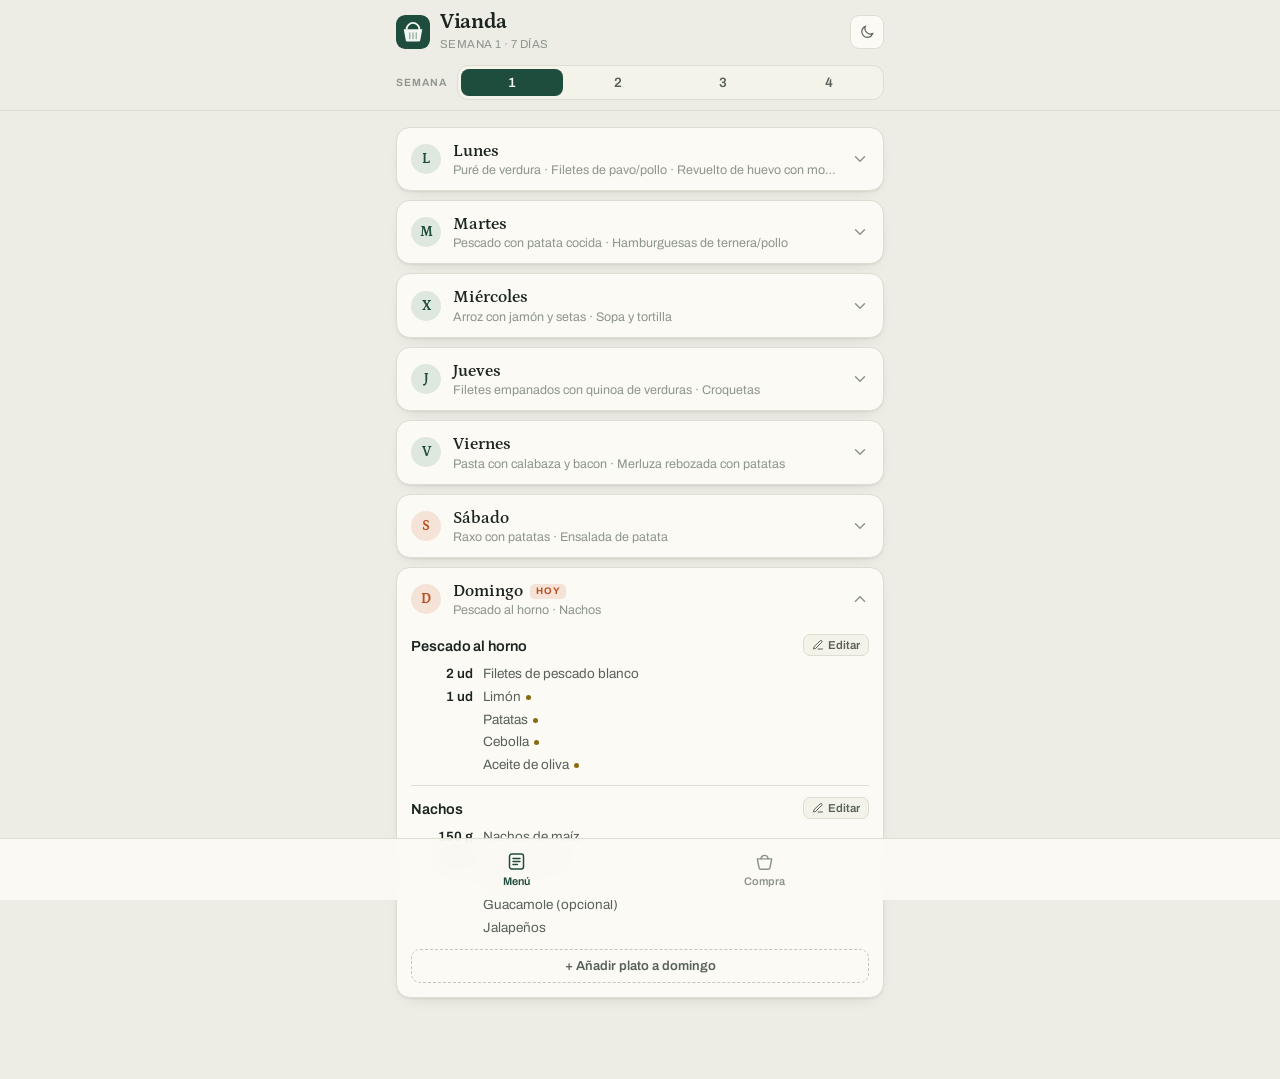
==== index.html @ 47273dbc "Cambios nuevos" ====
<!DOCTYPE html>
<html lang="es">
<head>
<meta charset="UTF-8">
<meta name="viewport" content="width=device-width, initial-scale=1, viewport-fit=cover">
<title>Vianda</title>
<meta name="description" content="Menú semanal y lista de la compra">
<meta name="theme-color" content="#1F4D3D">
<meta name="apple-mobile-web-app-capable" content="yes">
<meta name="apple-mobile-web-app-status-bar-style" content="black-translucent">
<meta name="apple-mobile-web-app-title" content="Vianda">
<meta name="mobile-web-app-capable" content="yes">
<link rel="manifest" href="manifest.json">
<link rel="icon" type="image/png" href="favicon.png">
<link rel="apple-touch-icon" href="icon-180.png">
<link rel="preconnect" href="https://fonts.googleapis.com">
<link rel="preconnect" href="https://fonts.gstatic.com" crossorigin>
<link rel="stylesheet" href="https://fonts.googleapis.com/css2?family=Petrona:wght@400;500;600;700&family=Archivo:wght@400;500;600;700&display=swap">
<style>
:root{
  color-scheme: light;
  --paper:#EDEDE5;
  --card:#FBFAF5;
  --card-2:#F4F3EA;
  --ink:#1B2420;
  --ink-soft:#586159;
  --ink-faint:#8D958B;
  --brand:#1F4D3D;
  --brand-on:#F2F7F2;
  --brand-tint:#DFE8DF;
  --accent:#B8501F;
  --accent-tint:#F5E3D8;
  --wheat:#8A6B12;
  --wheat-tint:#EFE6C9;
  --line:#DEDDD1;
  --line-strong:#C7C6B6;
  --danger:#A33A26;
  --shadow:0 1px 2px rgba(27,36,32,.06), 0 6px 18px -12px rgba(27,36,32,.28);
  --r:14px;
  --r-sm:9px;
  --sans:'Archivo', system-ui, -apple-system, 'Segoe UI', sans-serif;
  --serif:'Petrona', Georgia, 'Times New Roman', serif;
}
@media (prefers-color-scheme: dark){
  :root:not([data-theme="light"]){
    color-scheme: dark;
    --paper:#121611;
    --card:#1B211B;
    --card-2:#232A23;
    --ink:#E9EDE4;
    --ink-soft:#A6AFA3;
    --ink-faint:#79826F;
    --brand:#82BC9E;
    --brand-on:#0C1A13;
    --brand-tint:#1E2E25;
    --accent:#E08A5B;
    --accent-tint:#33231A;
    --wheat:#D6B74E;
    --wheat-tint:#332C16;
    --line:#2B322A;
    --line-strong:#3C443A;
    --danger:#E07A62;
    --shadow:0 1px 2px rgba(0,0,0,.4), 0 6px 18px -12px rgba(0,0,0,.7);
  }
}
:root[data-theme="dark"]{
  color-scheme: dark;
  --paper:#121611;
  --card:#1B211B;
  --card-2:#232A23;
  --ink:#E9EDE4;
  --ink-soft:#A6AFA3;
  --ink-faint:#79826F;
  --brand:#82BC9E;
  --brand-on:#0C1A13;
  --brand-tint:#1E2E25;
  --accent:#E08A5B;
  --accent-tint:#33231A;
  --wheat:#D6B74E;
  --wheat-tint:#332C16;
  --line:#2B322A;
  --line-strong:#3C443A;
  --danger:#E07A62;
  --shadow:0 1px 2px rgba(0,0,0,.4), 0 6px 18px -12px rgba(0,0,0,.7);
}

*{box-sizing:border-box;}
html,body{margin:0;padding:0;}
body{
  background:var(--paper);
  color:var(--ink);
  font-family:var(--sans);
  font-size:15px;
  line-height:1.45;
  -webkit-font-smoothing:antialiased;
  padding-bottom:calc(72px + env(safe-area-inset-bottom, 0px));
}
button,input{font-family:inherit;font-size:inherit;color:inherit;}
button{cursor:pointer;}
:focus-visible{outline:2px solid var(--accent);outline-offset:2px;border-radius:4px;}

.shell{max-width:520px;margin:0 auto;padding:0 16px;}

/* ---------- top bar ---------- */
.topbar{
  position:sticky;
  top:env(safe-area-inset-top, 0px);
  z-index:20;
  background:color-mix(in srgb, var(--paper) 88%, transparent);
  backdrop-filter:blur(12px);
  -webkit-backdrop-filter:blur(12px);
  border-bottom:1px solid var(--line);
}
.topbar-in{max-width:520px;margin:0 auto;padding:12px 16px 10px;}
.brandrow{display:flex;align-items:center;gap:10px;margin-bottom:12px;}
.mark{width:34px;height:34px;flex:0 0 auto;border-radius:9px;display:block;}
.wordmark{
  font-family:var(--serif);
  font-weight:700;
  font-size:21px;
  letter-spacing:-.015em;
  line-height:1;
  margin:0;
}
.tagline{
  font-size:11.5px;
  color:var(--ink-faint);
  letter-spacing:.04em;
  text-transform:uppercase;
  margin:3px 0 0;
}
.brandtext{flex:1;min-width:0;}
.theme-btn{
  flex:0 0 auto;
  width:34px;height:34px;
  border:1px solid var(--line);
  background:var(--card);
  border-radius:9px;
  color:var(--ink-soft);
  display:grid;place-items:center;
}
.theme-btn svg{width:16px;height:16px;}

.weeks{display:flex;align-items:center;gap:10px;}
.weeks-label{
  font-size:10.5px;
  letter-spacing:.09em;
  text-transform:uppercase;
  color:var(--ink-faint);
  font-weight:600;
  flex:0 0 auto;
}
.seg{
  display:flex;
  flex:1;
  gap:3px;
  background:var(--card-2);
  border:1px solid var(--line);
  border-radius:11px;
  padding:3px;
}
.seg button{
  flex:1;
  border:0;
  background:transparent;
  color:var(--ink-soft);
  font-weight:600;
  font-size:13.5px;
  font-variant-numeric:tabular-nums;
  padding:6px 0;
  border-radius:8px;
  transition:background .16s ease, color .16s ease;
}
.seg button[aria-pressed="true"]{
  background:var(--brand);
  color:var(--brand-on);
}

/* ---------- menu view ---------- */
.view{padding-top:16px;}
.view[hidden]{display:none!important;}

.day{
  background:var(--card);
  border:1px solid var(--line);
  border-radius:var(--r);
  margin-bottom:9px;
  overflow:hidden;
  box-shadow:var(--shadow);
}
.day-head{
  width:100%;
  display:flex;
  align-items:center;
  gap:12px;
  padding:13px 14px;
  background:transparent;
  border:0;
  text-align:left;
}
.chip{
  flex:0 0 auto;
  width:30px;height:30px;
  border-radius:50%;
  display:grid;place-items:center;
  background:var(--brand-tint);
  color:var(--brand);
  font-family:var(--serif);
  font-weight:700;
  font-size:14px;
  line-height:1;
}
.day.wknd .chip{background:var(--accent-tint);color:var(--accent);}
.day-meta{flex:1;min-width:0;display:block;}
.day-name{
  font-family:var(--serif);
  font-weight:600;
  font-size:17px;
  line-height:1.2;
  display:flex;
  align-items:center;
  gap:7px;
}
.today-tag{
  font-family:var(--sans);
  font-size:9.5px;
  font-weight:700;
  letter-spacing:.08em;
  text-transform:uppercase;
  color:var(--accent);
  background:var(--accent-tint);
  padding:2px 6px;
  border-radius:5px;
}
.day-sub{
  display:block;
  font-size:12.5px;
  color:var(--ink-faint);
  margin-top:2px;
  overflow:hidden;
  text-overflow:ellipsis;
  white-space:nowrap;
}
.chev{
  flex:0 0 auto;
  width:18px;height:18px;
  color:var(--ink-faint);
  transition:transform .26s cubic-bezier(.4,0,.2,1);
}
.day.open .chev{transform:rotate(180deg);}
.day-body{
  display:grid;
  grid-template-rows:0fr;
  transition:grid-template-rows .28s cubic-bezier(.4,0,.2,1);
}
.day.open .day-body{grid-template-rows:1fr;}
.day-body-in{overflow:hidden;min-height:0;}
.day-body-pad{padding:2px 14px 14px;}

.dish{
  border-top:1px solid var(--line);
  padding-top:11px;
  margin-top:11px;
}
.dish:first-child{border-top:0;margin-top:0;padding-top:2px;}
.dish-head{display:flex;align-items:baseline;gap:8px;margin-bottom:7px;}
.dish-name{
  flex:1;
  font-weight:600;
  font-size:14.5px;
  margin:0;
  letter-spacing:-.005em;
}
.icon-btn{
  flex:0 0 auto;
  border:1px solid var(--line);
  background:var(--card-2);
  color:var(--ink-soft);
  border-radius:7px;
  padding:4px 8px;
  font-size:11.5px;
  font-weight:600;
  display:flex;
  align-items:center;
  gap:4px;
}
.icon-btn svg{width:12px;height:12px;}
.icon-btn:active{background:var(--line);}

.ings{list-style:none;margin:0;padding:0;display:grid;gap:3px;}
.ing{
  display:grid;
  grid-template-columns:62px 1fr;
  gap:10px;
  align-items:baseline;
  font-size:13.5px;
}
.ing .q{
  color:var(--ink);
  font-weight:600;
  font-variant-numeric:tabular-nums;
  text-align:right;
  white-space:nowrap;
}
.ing .q.none{color:var(--ink-faint);font-weight:400;}
.ing .n{color:var(--ink-soft);}
.dot{
  display:inline-block;
  width:5px;height:5px;
  border-radius:50%;
  background:var(--wheat);
  margin-left:5px;
  vertical-align:middle;
}

.add-dish{
  width:100%;
  margin-top:12px;
  padding:9px;
  border:1px dashed var(--line-strong);
  border-radius:var(--r-sm);
  background:transparent;
  color:var(--ink-soft);
  font-size:13px;
  font-weight:600;
}
.add-dish:active{background:var(--card-2);}

/* ---------- shopping view ---------- */
.progress-card{
  background:var(--card);
  border:1px solid var(--line);
  border-radius:var(--r);
  padding:14px;
  margin-bottom:12px;
  box-shadow:var(--shadow);
}
.progress-top{display:flex;align-items:baseline;justify-content:space-between;gap:10px;margin-bottom:10px;}
.progress-num{
  font-family:var(--serif);
  font-size:24px;
  font-weight:700;
  line-height:1;
  font-variant-numeric:tabular-nums;
}
.progress-num span{font-size:14px;color:var(--ink-faint);font-weight:500;}
.linkbtn{
  border:0;background:transparent;
  color:var(--accent);
  font-size:12.5px;font-weight:600;
  padding:2px;
}
.bar{height:5px;background:var(--card-2);border-radius:99px;overflow:hidden;border:1px solid var(--line);}
.bar i{display:block;height:100%;background:var(--brand);transition:width .3s ease;}
.filters{display:flex;gap:8px;margin-top:12px;}
.toggle{
  flex:1;
  display:flex;align-items:center;justify-content:center;gap:6px;
  border:1px solid var(--line);
  background:var(--card-2);
  color:var(--ink-soft);
  border-radius:var(--r-sm);
  padding:7px;
  font-size:12.5px;font-weight:600;
}
.toggle[aria-pressed="true"]{background:var(--brand);color:var(--brand-on);border-color:var(--brand);}

.sec{margin-bottom:16px;}
.sec-head{
  display:flex;align-items:baseline;gap:8px;
  padding:0 2px 7px;
}
.sec-title{
  font-size:11px;
  font-weight:700;
  letter-spacing:.09em;
  text-transform:uppercase;
  color:var(--ink-soft);
}
.sec-count{
  font-size:11px;
  color:var(--ink-faint);
  font-variant-numeric:tabular-nums;
}
.sec-rule{flex:1;height:1px;background:var(--line);}
.rows{
  background:var(--card);
  border:1px solid var(--line);
  border-radius:var(--r);
  overflow:hidden;
  box-shadow:var(--shadow);
}
.row{
  display:flex;
  align-items:center;
  gap:11px;
  padding:11px 13px;
  border-top:1px solid var(--line);
}
.row:first-child{border-top:0;}
.tick{
  flex:0 0 auto;
  width:23px;height:23px;
  border-radius:50%;
  border:1.5px solid var(--line-strong);
  background:transparent;
  display:grid;place-items:center;
  padding:0;
  transition:background .14s ease, border-color .14s ease;
}
.tick svg{width:13px;height:13px;color:var(--brand-on);opacity:0;}
.tick[aria-pressed="true"]{background:var(--brand);border-color:var(--brand);}
.tick[aria-pressed="true"] svg{opacity:1;}
.row-main{
  flex:1;min-width:0;
  display:flex;align-items:center;gap:8px;
  background:transparent;border:0;padding:0;
  text-align:left;
}
.row-name{
  flex:1;min-width:0;
  font-size:14px;
  overflow:hidden;text-overflow:ellipsis;white-space:nowrap;
}
.row.done .row-name{color:var(--ink-faint);text-decoration:line-through;}
.row-qty{
  flex:0 0 auto;
  font-size:13px;
  font-weight:600;
  font-variant-numeric:tabular-nums;
  color:var(--ink-soft);
  white-space:nowrap;
}
.row.done .row-qty{color:var(--ink-faint);}
.row-chev{flex:0 0 auto;width:15px;height:15px;color:var(--ink-faint);}
.tag{
  flex:0 0 auto;
  font-size:9.5px;font-weight:700;
  letter-spacing:.06em;text-transform:uppercase;
  padding:2px 5px;border-radius:5px;
}
.tag.basic{color:var(--wheat);background:var(--wheat-tint);}
.tag.mine{color:var(--accent);background:var(--accent-tint);}

.addbox{
  background:var(--card);
  border:1px solid var(--line);
  border-radius:var(--r);
  padding:13px;
  box-shadow:var(--shadow);
}
.addbox h3{
  margin:0 0 10px;
  font-size:11px;font-weight:700;
  letter-spacing:.09em;text-transform:uppercase;
  color:var(--ink-soft);
}
.field{
  width:100%;
  padding:9px 11px;
  border:1px solid var(--line);
  border-radius:var(--r-sm);
  background:var(--card-2);
  color:var(--ink);
  font-size:14px;
}
.field::placeholder{color:var(--ink-faint);}
.addrow{display:flex;gap:8px;margin-top:8px;}
.addrow .field{flex:1;min-width:0;}
.btn{
  border:0;border-radius:var(--r-sm);
  padding:10px 16px;
  font-weight:600;font-size:14px;
  background:var(--brand);color:var(--brand-on);
}
.btn.ghost{background:var(--card-2);color:var(--ink);border:1px solid var(--line);}
.btn.danger{background:transparent;color:var(--danger);border:1px solid var(--danger);}
.btn:active{transform:scale(.985);}
.btn.full{width:100%;}

.empty{
  text-align:center;
  padding:34px 20px;
  color:var(--ink-faint);
  font-size:13.5px;
}

/* ---------- tab bar ---------- */
.tabbar{
  position:fixed;
  left:0;right:0;bottom:0;
  z-index:20;
  background:color-mix(in srgb, var(--card) 92%, transparent);
  backdrop-filter:blur(12px);
  -webkit-backdrop-filter:blur(12px);
  border-top:1px solid var(--line);
  padding:0 0 env(safe-area-inset-bottom, 0px);
}
.tabbar-in{max-width:520px;margin:0 auto;display:flex;padding:7px 16px 8px;gap:8px;}
.tab{
  flex:1;
  display:flex;flex-direction:column;align-items:center;gap:3px;
  border:0;background:transparent;
  color:var(--ink-faint);
  font-size:11px;font-weight:600;
  padding:5px 0;
  border-radius:10px;
}
.tab svg{width:21px;height:21px;}
.tab[aria-selected="true"]{color:var(--brand);}

/* ---------- sheet ---------- */
.scrim{
  position:fixed;inset:0;z-index:40;
  background:rgba(12,16,13,.45);
  opacity:0;transition:opacity .22s ease;
}
.scrim.on{opacity:1;}
.sheet{
  position:fixed;
  left:0;right:0;bottom:0;
  z-index:41;
  background:var(--card);
  border-top:1px solid var(--line);
  border-radius:20px 20px 0 0;
  max-height:86vh;
  overflow-y:auto;
  transform:translateY(100%);
  transition:transform .28s cubic-bezier(.32,.72,0,1);
  padding:0 0 calc(18px + env(safe-area-inset-bottom, 0px));
}
.sheet.on{transform:translateY(0);}
.sheet-in{max-width:520px;margin:0 auto;padding:0 16px;}
.grab{width:34px;height:4px;border-radius:99px;background:var(--line-strong);margin:9px auto 4px;}
.sheet-head{
  display:flex;align-items:flex-start;gap:12px;
  padding:6px 0 14px;
}
.sheet-title{
  flex:1;
  font-family:var(--serif);
  font-size:20px;font-weight:700;
  line-height:1.2;margin:0;
  text-wrap:balance;
}
.sheet-sub{font-size:12.5px;color:var(--ink-faint);margin:3px 0 0;}
.close{
  flex:0 0 auto;
  width:30px;height:30px;
  border-radius:50%;
  border:1px solid var(--line);
  background:var(--card-2);
  color:var(--ink-soft);
  display:grid;place-items:center;
  padding:0;
}
.close svg{width:14px;height:14px;}

.block{
  border:1px solid var(--line);
  border-radius:var(--r);
  background:var(--card-2);
  padding:12px;
  margin-bottom:12px;
}
.block-label{
  font-size:10.5px;font-weight:700;
  letter-spacing:.09em;text-transform:uppercase;
  color:var(--ink-faint);
  margin:0 0 9px;
}
.origin{
  display:grid;
  grid-template-columns:auto 1fr auto;
  gap:10px;
  align-items:baseline;
  padding:8px 0;
  border-top:1px solid var(--line);
  font-size:13.5px;
}
.origin:first-of-type{border-top:0;padding-top:0;}
.origin .od{
  font-family:var(--serif);
  font-weight:600;
  color:var(--brand);
  font-size:13px;
}
.origin .op{color:var(--ink);min-width:0;}
.origin .oq{
  color:var(--ink-soft);
  font-weight:600;
  font-variant-numeric:tabular-nums;
  white-space:nowrap;
}
.qtyrow{display:flex;gap:8px;align-items:center;}
.qtyrow .field{flex:1;}
.sheet-actions{display:flex;flex-direction:column;gap:8px;margin-top:4px;}

.ed-row{display:flex;gap:7px;margin-bottom:7px;align-items:center;}
.ed-row .f-item{flex:3;min-width:0;}
.ed-row .f-qty{flex:1.1;min-width:0;}
.ed-row .f-unit{flex:1.2;min-width:0;}
.ed-row .field{padding:8px 9px;font-size:13px;}
.del-x{
  flex:0 0 auto;
  width:28px;height:28px;
  border:0;background:transparent;
  color:var(--ink-faint);
  display:grid;place-items:center;
  border-radius:7px;
  padding:0;
}
.del-x svg{width:14px;height:14px;}
.del-x:active{background:var(--accent-tint);color:var(--danger);}

@media (prefers-reduced-motion: reduce){
  *{transition-duration:.01ms!important;animation-duration:.01ms!important;}
}
</style>
</head>
<body>

<header class="topbar">
  <div class="topbar-in">
    <div class="brandrow">
      <svg class="mark" viewBox="0 0 64 64" aria-hidden="true">
        <rect width="64" height="64" rx="15" fill="var(--brand)"/>
        <path d="M20 27a12 12 0 0 1 24 0" fill="none" stroke="var(--brand-on)" stroke-width="3.4" stroke-linecap="round"/>
        <path d="M14.5 27h35l-4 21a2.5 2.5 0 0 1-2.5 2h-22a2.5 2.5 0 0 1-2.5-2z" fill="var(--brand-on)"/>
        <path d="M26 33.5v11M32 33.5v11M38 33.5v11" stroke="var(--brand)" stroke-width="2.2" stroke-linecap="round" opacity=".5"/>
      </svg>
      <div class="brandtext">
        <h1 class="wordmark">Vianda</h1>
        <p class="tagline" id="tagline">Menú de 4 semanas</p>
      </div>
      <button class="theme-btn" id="themeBtn" aria-label="Cambiar tema">
        <svg viewBox="0 0 24 24" fill="none" stroke="currentColor" stroke-width="1.8" aria-hidden="true">
          <path d="M20.5 14.5A8.5 8.5 0 0 1 9.5 3.5a8.5 8.5 0 1 0 11 11z"/>
        </svg>
      </button>
    </div>
    <div class="weeks">
      <span class="weeks-label">Semana</span>
      <div class="seg" id="weekSeg" role="group" aria-label="Elegir semana"></div>
    </div>
  </div>
</header>

<main class="shell">
  <section class="view" id="viewMenu"></section>
  <section class="view" id="viewShop" hidden></section>
</main>

<nav class="tabbar" role="tablist" aria-label="Secciones">
  <div class="tabbar-in">
    <button class="tab" id="tabMenu" role="tab" aria-selected="true">
      <svg viewBox="0 0 24 24" fill="none" stroke="currentColor" stroke-width="1.7" aria-hidden="true">
        <rect x="4" y="3.5" width="16" height="17" rx="2.5"/>
        <path d="M8 8.5h8M8 12h8M8 15.5h5" stroke-linecap="round"/>
      </svg>
      Menú
    </button>
    <button class="tab" id="tabShop" role="tab" aria-selected="false">
      <svg viewBox="0 0 24 24" fill="none" stroke="currentColor" stroke-width="1.7" aria-hidden="true">
        <path d="M8 9a4 4 0 0 1 8 0" stroke-linecap="round"/>
        <path d="M3.8 9h16.4l-2 10.2a2 2 0 0 1-2 1.6H7.8a2 2 0 0 1-2-1.6z" stroke-linejoin="round"/>
      </svg>
      Compra
    </button>
  </div>
</nav>

<div class="scrim" id="scrim" hidden></div>
<div class="sheet" id="sheet" role="dialog" aria-modal="true" hidden tabindex="-1">
  <div class="grab"></div>
  <div class="sheet-in" id="sheetIn"></div>
</div>

<script>
"use strict";

/* ====================== datos ====================== */
const DAYS=[
  {full:"Lunes",ini:"L"},{full:"Martes",ini:"M"},{full:"Miércoles",ini:"X"},
  {full:"Jueves",ini:"J"},{full:"Viernes",ini:"V"},{full:"Sábado",ini:"S"},{full:"Domingo",ini:"D"}
];
function ing(qty,unit,item){return {qty,unit,item};}

const DEFAULT_MENU=[
[
  {dishes:[
    {name:"Puré de verdura", ingredients:[ing(300,"g","verduras variadas (patata, zanahoria, puerro, calabacín)"),ing(1,"diente","ajo"),ing(null,null,"aceite de oliva"),ing(null,null,"sal")]},
    {name:"Filetes de pavo/pollo", ingredients:[ing(2,"ud","filetes de pavo o pollo (150 g c/u)"),ing(null,null,"sal"),ing(null,null,"pimienta"),ing(null,null,"aceite de oliva")]},
    {name:"Revuelto de huevo con morcilla", ingredients:[ing(4,"ud","huevos"),ing(100,"g","morcilla"),ing(null,null,"aceite de oliva"),ing(null,null,"sal")]}
  ]},
  {dishes:[
    {name:"Pescado con patata cocida", ingredients:[ing(300,"g","pescado blanco (merluza o rape)"),ing(2,"ud","patatas"),ing(null,null,"aceite de oliva"),ing(null,null,"sal"),ing(null,null,"perejil")]},
    {name:"Hamburguesas de ternera/pollo", ingredients:[ing(2,"ud","hamburguesas de ternera o pollo (125 g c/u)"),ing(2,"ud","panes de hamburguesa"),ing(null,null,"lechuga"),ing(null,null,"tomate"),ing(null,null,"queso (opcional)")]}
  ]},
  {dishes:[
    {name:"Arroz con jamón y setas", ingredients:[ing(150,"g","arroz"),ing(80,"g","jamón en tacos"),ing(150,"g","setas"),ing(1,"diente","ajo"),ing(400,"ml","caldo de pollo"),ing(null,null,"aceite de oliva")]},
    {name:"Sopa y tortilla", ingredients:[ing(500,"ml","caldo de pollo o verduras"),ing(50,"g","fideos finos"),ing(4,"ud","huevos"),ing(2,"ud","patatas"),ing(null,null,"aceite de oliva"),ing(null,null,"sal")]}
  ]},
  {dishes:[
    {name:"Filetes empanados con quinoa de verduras", ingredients:[ing(2,"ud","filetes de pollo o ternera"),ing(1,"ud","huevos"),ing(null,null,"pan rallado"),ing(100,"g","quinoa"),ing(null,null,"verduras variadas (pimiento, calabacín, zanahoria)")]},
    {name:"Croquetas", ingredients:[ing(12,"ud","croquetas (o bechamel + jamón/pollo desmenuzado)"),ing(1,"ud","huevos"),ing(null,null,"pan rallado")]}
  ]},
  {dishes:[
    {name:"Pasta con calabaza y bacon", ingredients:[ing(200,"g","pasta"),ing(200,"g","calabaza"),ing(80,"g","bacon en tacos"),ing(1,"diente","ajo"),ing(100,"ml","nata o leche"),ing(null,null,"queso parmesano")]},
    {name:"Merluza rebozada con patatas", ingredients:[ing(2,"ud","filetes de merluza"),ing(null,null,"harina"),ing(1,"ud","huevos"),ing(2,"ud","patatas"),ing(null,null,"aceite de oliva")]}
  ]},
  {dishes:[
    {name:"Raxo con patatas", ingredients:[ing(300,"g","lomo de cerdo en tacos"),ing(2,"ud","patatas"),ing(2,"diente","ajo"),ing(null,null,"pimentón"),ing(null,null,"vino blanco")]},
    {name:"Ensalada de patata", ingredients:[ing(2,"ud","patatas"),ing(1,"ud","huevo cocido"),ing(null,null,"mayonesa"),ing(null,null,"aceitunas"),ing(null,null,"atún (opcional)")]}
  ]},
  {dishes:[
    {name:"Pescado al horno", ingredients:[ing(2,"ud","filetes de pescado blanco"),ing(1,"ud","limón"),ing(null,null,"patatas"),ing(null,null,"cebolla"),ing(null,null,"aceite de oliva")]},
    {name:"Nachos", ingredients:[ing(150,"g","nachos de maíz"),ing(100,"g","queso rallado"),ing(null,null,"tomate"),ing(null,null,"guacamole (opcional)"),ing(null,null,"jalapeños")]}
  ]}
],
[
  {dishes:[
    {name:"Cuartos de pollo al horno", ingredients:[ing(2,"ud","cuartos de pollo"),ing(2,"ud","patatas"),ing(null,null,"ajo"),ing(null,null,"romero"),ing(null,null,"aceite de oliva"),ing(null,null,"sal")]},
    {name:"Revuelto de gulas", ingredients:[ing(4,"ud","huevos"),ing(150,"g","gulas"),ing(null,null,"ajo"),ing(null,null,"guindilla (opcional)"),ing(null,null,"aceite de oliva")]}
  ]},
  {dishes:[
    {name:"Dorada con verduras a la plancha", ingredients:[ing(2,"ud","doradas"),ing(null,null,"calabacín"),ing(null,null,"pimiento"),ing(null,null,"cebolla"),ing(null,null,"aceite de oliva"),ing(null,null,"sal")]},
    {name:"Empanadillas", ingredients:[ing(10,"ud","obleas de empanadilla"),ing(null,null,"relleno de atún o carne"),ing(null,null,"tomate frito"),ing(1,"ud","huevo cocido (si es de atún)")]}
  ]},
  {dishes:[
    {name:"Ensalada de pasta con pollo", ingredients:[ing(200,"g","pasta"),ing(1,"ud","pechuga de pollo"),ing(null,null,"tomate cherry"),ing(null,null,"maíz"),ing(null,null,"aceitunas"),ing(null,null,"aceite de oliva")]},
    {name:"Boquerones/sardinas", ingredients:[ing(300,"g","boquerones o sardinas"),ing(null,null,"harina"),ing(null,null,"aceite de oliva"),ing(null,null,"limón"),ing(null,null,"sal")]}
  ]},
  {dishes:[
    {name:"Puré de lentejas/garbanzos + filetes de ternera", ingredients:[ing(200,"g","lentejas o garbanzos"),ing(null,null,"zanahoria"),ing(null,null,"cebolla"),ing(null,null,"ajo"),ing(2,"ud","filetes de ternera")]},
    {name:"Noodles", ingredients:[ing(200,"g","noodles"),ing(null,null,"verduras variadas (zanahoria, pimiento, brócoli)"),ing(null,null,"salsa de soja"),ing(null,null,"ajo"),ing(null,null,"jengibre")]}
  ]},
  {dishes:[
    {name:"Fideos con almejas", ingredients:[ing(200,"g","fideos"),ing(300,"g","almejas"),ing(null,null,"ajo"),ing(null,null,"perejil"),ing(null,null,"caldo de pescado"),ing(null,null,"vino blanco")]},
    {name:"Alitas de pollo", ingredients:[ing(8,"ud","alitas de pollo"),ing(null,null,"ajo"),ing(null,null,"pimentón"),ing(null,null,"aceite de oliva"),ing(null,null,"sal")]}
  ]},
  {dishes:[
    {name:"Albóndigas de ternera", ingredients:[ing(300,"g","carne picada de ternera"),ing(1,"ud","huevos"),ing(null,null,"pan rallado"),ing(null,null,"ajo"),ing(null,null,"perejil"),ing(null,null,"tomate frito")]},
    {name:"Pizza", ingredients:[ing(1,"ud","base de masa de pizza"),ing(null,null,"tomate frito"),ing(null,null,"mozzarella"),ing(null,null,"ingredientes al gusto")]}
  ]},
  {dishes:[
    {name:"Carbonara", ingredients:[ing(200,"g","pasta"),ing(100,"g","bacon o panceta"),ing(2,"ud","huevos"),ing(null,null,"queso parmesano"),ing(null,null,"pimienta")]},
    {name:"Piqui piqui", ingredients:[ing(300,"g","carne de cerdo o pollo en tacos"),ing(null,null,"patatas fritas"),ing(null,null,"ajo"),ing(null,null,"pimentón"),ing(null,null,"mayonesa o alioli")]}
  ]}
],
[
  {dishes:[
    {name:"Ensalada de arroz con pescado", ingredients:[ing(150,"g","arroz"),ing(200,"g","pescado (atún o similar)"),ing(null,null,"maíz"),ing(null,null,"pimiento"),ing(null,null,"aceitunas"),ing(null,null,"aceite de oliva")]},
    {name:"Revuelto de setas shiitake", ingredients:[ing(4,"ud","huevos"),ing(150,"g","setas shiitake"),ing(null,null,"ajo"),ing(null,null,"aceite de oliva"),ing(null,null,"perejil")]}
  ]},
  {dishes:[
    {name:"Gnocchi con calabaza", ingredients:[ing(300,"g","gnocchi"),ing(200,"g","calabaza"),ing(100,"ml","nata"),ing(null,null,"queso parmesano"),ing(null,null,"nuez moscada")]},
    {name:"Salpicón de palometa", ingredients:[ing(300,"g","palometa cocida"),ing(null,null,"pimiento"),ing(null,null,"cebolla"),ing(null,null,"aceitunas"),ing(null,null,"vinagre"),ing(null,null,"aceite de oliva")]}
  ]},
  {dishes:[
    {name:"Filetes de ternera con verdura rebozada", ingredients:[ing(2,"ud","filetes de ternera"),ing(null,null,"verduras variadas (calabacín, berenjena)"),ing(null,null,"harina"),ing(null,null,"huevo"),ing(null,null,"aceite de oliva")]},
    {name:"Fingers de merluza/calamares a la romana", ingredients:[ing(200,"g","merluza en tiras o calamares"),ing(null,null,"harina"),ing(null,null,"huevo"),ing(null,null,"pan rallado"),ing(null,null,"aceite de oliva")]}
  ]},
  {dishes:[
    {name:"Lubina con quinoa", ingredients:[ing(2,"ud","lubinas"),ing(100,"g","quinoa"),ing(null,null,"verduras al gusto"),ing(null,null,"limón"),ing(null,null,"aceite de oliva")]},
    {name:"Cinta de lomo con puré de patata", ingredients:[ing(2,"ud","cintas de lomo de cerdo"),ing(2,"ud","patatas"),ing(null,null,"leche o mantequilla (para el puré)")]}
  ]},
  {dishes:[
    {name:"Pasta con carne picada", ingredients:[ing(200,"g","pasta"),ing(200,"g","carne picada"),ing(null,null,"tomate frito"),ing(null,null,"cebolla"),ing(null,null,"ajo")]},
    {name:"Tortilla de patata", ingredients:[ing(4,"ud","huevos"),ing(2,"ud","patatas"),ing(1,"ud","cebolla (opcional)"),ing(null,null,"aceite de oliva")]}
  ]},
  {dishes:[
    {name:"Guiso de carne", ingredients:[ing(300,"g","carne de ternera o cerdo"),ing(null,null,"patatas"),ing(null,null,"zanahoria"),ing(null,null,"cebolla"),ing(null,null,"vino tinto o caldo")]},
    {name:"Sandwich sorpresa", ingredients:[ing(null,null,"pan de molde"),ing(null,null,"jamón york"),ing(null,null,"queso"),ing(null,null,"mayonesa"),ing(null,null,"huevo (si se reboza y fríe)")]}
  ]},
  {dishes:[
    {name:"Barbacoa", ingredients:[ing(350,"g","carne variada (costillas, chuletas, chorizo)"),ing(null,null,"pan"),ing(null,null,"salsas al gusto")]},
    {name:"Fritura de pescado", ingredients:[ing(300,"g","pescaditos variados (boquerones, calamares)"),ing(null,null,"harina"),ing(null,null,"aceite de oliva")]}
  ]}
],
[
  {dishes:[
    {name:"Crema de zanahoria", ingredients:[ing(400,"g","zanahoria"),ing(1,"ud","patata"),ing(null,null,"cebolla"),ing(null,null,"caldo de verduras"),ing(null,null,"nata (opcional)")]},
    {name:"Secreto a la plancha", ingredients:[ing(300,"g","secreto ibérico"),ing(null,null,"sal"),ing(null,null,"aceite de oliva")]},
    {name:"Calamar a la plancha", ingredients:[ing(300,"g","calamar"),ing(null,null,"ajo"),ing(null,null,"perejil"),ing(null,null,"aceite de oliva"),ing(null,null,"limón")]}
  ]},
  {dishes:[
    {name:"Merluza en salsa verde", ingredients:[ing(2,"ud","filetes de merluza"),ing(null,null,"ajo"),ing(null,null,"perejil"),ing(null,null,"harina"),ing(null,null,"caldo de pescado"),ing(null,null,"vino blanco"),ing(null,null,"guisantes (opcional)")]},
    {name:"Croquetas", ingredients:[ing(12,"ud","croquetas (o bechamel + jamón/pollo desmenuzado)"),ing(1,"ud","huevos"),ing(null,null,"pan rallado")]}
  ]},
  {dishes:[
    {name:"Puré de legumbres + filete de ternera", ingredients:[ing(200,"g","legumbres (lentejas o garbanzos)"),ing(null,null,"verduras variadas"),ing(2,"ud","filetes de ternera")]},
    {name:"Arroz con salchichas y huevo", ingredients:[ing(150,"g","arroz"),ing(4,"ud","salchichas"),ing(2,"ud","huevos"),ing(null,null,"tomate frito (opcional)")]}
  ]},
  {dishes:[
    {name:"Risotto de espinacas y brócoli", ingredients:[ing(200,"g","arroz arborio"),ing(150,"g","espinacas"),ing(100,"g","brócoli"),ing(null,null,"caldo de verduras"),ing(null,null,"cebolla"),ing(null,null,"queso parmesano")]},
    {name:"Gallos cocidos con patata y ajada", ingredients:[ing(2,"ud","gallos (pescado)"),ing(2,"ud","patatas"),ing(null,null,"ajo"),ing(null,null,"pimentón"),ing(null,null,"aceite de oliva")]}
  ]},
  {dishes:[
    {name:"Calabacines rellenos de bacalao", ingredients:[ing(2,"ud","calabacines"),ing(200,"g","bacalao desmigado"),ing(null,null,"cebolla"),ing(null,null,"tomate"),ing(null,null,"queso rallado")]},
    {name:"Nuggets de pollo y aritos de cebolla", ingredients:[ing(10,"ud","nuggets de pollo"),ing(1,"ud","cebolla grande"),ing(null,null,"harina"),ing(null,null,"huevo"),ing(null,null,"pan rallado")]}
  ]},
  {dishes:[
    {name:"Japonés / Chino", ingredients:[ing(null,null,"plato variable — añade aquí tus propios ingredientes")]}
  ]},
  {dishes:[
    {name:"Super hamburguesa (smash)", ingredients:[ing(300,"g","carne picada de ternera (2 hamburguesas smash)"),ing(2,"ud","panes de brioche"),ing(null,null,"queso cheddar"),ing(null,null,"cebolla"),ing(null,null,"salsa especial (mayonesa + ketchup + mostaza)"),ing(null,null,"pepinillos")]}
  ]}
]
];

/* ====================== secciones de supermercado ====================== */
const SECTIONS=[
  {id:"verdura",  label:"Frutería y verdura"},
  {id:"carne",    label:"Carnicería"},
  {id:"pescado",  label:"Pescadería"},
  {id:"lacteos",  label:"Huevos y lácteos"},
  {id:"panaderia",label:"Panadería"},
  {id:"despensa", label:"Despensa"},
  {id:"otros",    label:"Otros"}
];
const RULES=[
  [/(caldo|tomate frito|salsa|aceite|vinagre|mayonesa|alioli|ketchup|mostaza|harina|pan rallado|pimenton|\bsal\b|pimienta|nuez moscada|vino|soja|patatas fritas|nachos|guacamole|jalapeno|pepinillo|guindilla|aceituna|croqueta|empanadilla|gnocchi)/,"despensa"],
  [/(obleas|masa de pizza|brioche|pan de molde|\bpan\b|panes)/,"panaderia"],
  [/(huevo|nata|leche|queso|mozzarella|parmesano|cheddar|mantequilla)/,"lacteos"],
  [/(pescad|merluza|rape|dorada|boquer|sardina|almeja|gula|palometa|lubina|bacalao|calamar|gallo|atun|marisco)/,"pescado"],
  [/(pollo|pavo|ternera|cerdo|jamon|bacon|panceta|morcilla|lomo|carne|alita|secreto|salchicha|chorizo|costilla|chuleta|pechuga|nugget|hamburguesa|york|raxo)/,"carne"],
  [/(verdura|patata|zanahoria|puerro|calabac|\bajo\b|cebolla|tomate|lechuga|seta|calabaza|limon|pimiento|maiz|espinaca|brocoli|berenjena|guisante|jengibre|perejil|romero|shiitake)/,"verdura"],
  [/(arroz|pasta|quinoa|fideo|noodle|lenteja|garbanzo|legumbre)/,"despensa"]
];
function norm(s){return String(s||"").toLowerCase().normalize("NFD").replace(/[̀-ͯ]/g,"");}
function sectionFor(item){
  const s=norm(item);
  for(const [re,id] of RULES){ if(re.test(s)) return id; }
  return "otros";
}

/* ====================== almacenamiento ====================== */
const K_MENU="menuCompraApp_menuData_v1";
const K_BASICS="menuCompraApp_basicOverrides_v1";
const K_HIDE="menuCompraApp_hideBasics_v1";
const K_WEEK="menuCompraApp_week";
const K_THEME="menuCompraApp_theme_v1";

function lsGet(k){ try{ return localStorage.getItem(k); }catch(e){ return null; } }
function lsSet(k,v){ try{ localStorage.setItem(k,v); }catch(e){} }
function clone(o){ return JSON.parse(JSON.stringify(o)); }

let MENU;
try{ const raw=lsGet(K_MENU); MENU = raw ? JSON.parse(raw) : clone(DEFAULT_MENU); }
catch(e){ MENU = clone(DEFAULT_MENU); }
if(!Array.isArray(MENU) || MENU.length!==4) MENU = clone(DEFAULT_MENU);

function saveMenu(){ lsSet(K_MENU, JSON.stringify(MENU)); }

function loadBasics(){ try{ return JSON.parse(lsGet(K_BASICS)) || {}; }catch(e){ return {}; } }
function saveBasics(o){ lsSet(K_BASICS, JSON.stringify(o)); }

function weekState(w){
  try{ const r=lsGet(K_WEEK+w); if(r) return JSON.parse(r); }catch(e){}
  return {checked:{},overrides:{},removed:[],custom:[]};
}
function saveWeekState(w,s){ lsSet(K_WEEK+w, JSON.stringify(s)); }

/* ====================== lógica ====================== */
let week=0;
let view="menu";
const openDays=new Set();
const todayIdx=(new Date().getDay()+6)%7;
openDays.add(todayIdx);

function weekCountFor(itemLower){
  let n=0;
  for(let w=0;w<MENU.length;w++){
    let found=false;
    for(const day of MENU[w]){
      for(const dish of day.dishes){
        for(const i of dish.ingredients){
          if(norm(i.item)===itemLower){found=true;break;}
        }
        if(found)break;
      }
      if(found)break;
    }
    if(found)n++;
  }
  return n;
}
function isBasic(item){
  const k=norm(item);
  const ov=loadBasics();
  if(Object.prototype.hasOwnProperty.call(ov,k)) return !!ov[k];
  return weekCountFor(k)>=3;
}
function toggleBasic(item){
  const k=norm(item);
  const ov=loadBasics();
  ov[k]=!isBasic(item);
  saveBasics(ov);
}

function keyOf(unit,item){ return (unit||"")+"::"+norm(item).trim(); }

function buildList(w){
  const map=new Map();
  MENU[w].forEach((day,dayIdx)=>{
    day.dishes.forEach(dish=>{
      dish.ingredients.forEach(i=>{
        if(!i.item || !String(i.item).trim()) return;
        const k=norm(i.item).trim();
        let e=map.get(k);
        if(!e){
          e={key:k,qty:null,unit:null,item:i.item,custom:false,origins:[]};
          map.set(k,e);
        }
        if(e.unit==null && i.unit) e.unit=i.unit;
        if(i.qty!=null && (i.unit||null)===(e.unit||null)) e.qty=(e.qty||0)+i.qty;
        e.origins.push({day:dayIdx,dish:dish.name,qty:i.qty,unit:i.unit});
      });
    });
  });
  return [...map.values()];
}

function fmt(n){ return Math.round(n*100)/100; }
function cap(s){ s=String(s||""); return s.charAt(0).toUpperCase()+s.slice(1); }
function unitText(q,u){
  if(!u) return "";
  if(u==="diente" && q!=null && q!==1) return "dientes";
  return u;
}
function qtyText(q,u){
  if(q==null) return "";
  return fmt(q)+(u?" "+unitText(q,u):"");
}

/* ====================== render: menú ====================== */
function renderMenu(){
  const host=document.getElementById("viewMenu");
  host.textContent="";
  const frag=document.createDocumentFragment();

  MENU[week].forEach((day,dayIdx)=>{
    const art=document.createElement("article");
    art.className="day"+(openDays.has(dayIdx)?" open":"")+(dayIdx>=5?" wknd":"");

    const head=document.createElement("button");
    head.className="day-head";
    head.setAttribute("aria-expanded", openDays.has(dayIdx)?"true":"false");

    const chip=document.createElement("span");
    chip.className="chip";
    chip.textContent=DAYS[dayIdx].ini;

    const meta=document.createElement("span");
    meta.className="day-meta";
    const nm=document.createElement("span");
    nm.className="day-name";
    nm.append(document.createTextNode(DAYS[dayIdx].full));
    if(dayIdx===todayIdx){
      const t=document.createElement("span");
      t.className="today-tag"; t.textContent="hoy";
      nm.appendChild(t);
    }
    const sub=document.createElement("span");
    sub.className="day-sub";
    sub.textContent = day.dishes.length ? day.dishes.map(d=>d.name).join(" · ") : "Sin platos";
    meta.append(nm,sub);

    const chev=document.createElementNS("http://www.w3.org/2000/svg","svg");
    chev.setAttribute("class","chev");
    chev.setAttribute("viewBox","0 0 24 24");
    chev.setAttribute("fill","none");
    chev.setAttribute("stroke","currentColor");
    chev.setAttribute("stroke-width","2");
    chev.setAttribute("stroke-linecap","round");
    chev.innerHTML='<path d="m6 9 6 6 6-6"/>';

    head.append(chip,meta,chev);
    head.addEventListener("click",()=>{
      if(openDays.has(dayIdx)) openDays.delete(dayIdx); else openDays.add(dayIdx);
      art.classList.toggle("open");
      head.setAttribute("aria-expanded", openDays.has(dayIdx)?"true":"false");
    });

    const body=document.createElement("div");
    body.className="day-body";
    const bin=document.createElement("div");
    bin.className="day-body-in";
    const pad=document.createElement("div");
    pad.className="day-body-pad";

    day.dishes.forEach((dish,dishIdx)=>{
      const d=document.createElement("div");
      d.className="dish";

      const dh=document.createElement("div");
      dh.className="dish-head";
      const h3=document.createElement("h3");
      h3.className="dish-name";
      h3.textContent=dish.name;
      const eb=document.createElement("button");
      eb.className="icon-btn";
      eb.innerHTML='<svg viewBox="0 0 24 24" fill="none" stroke="currentColor" stroke-width="2" stroke-linecap="round" stroke-linejoin="round"><path d="M12 20h9"/><path d="M16.5 3.5a2.1 2.1 0 0 1 3 3L7 19l-4 1 1-4Z"/></svg>Editar';
      eb.addEventListener("click",()=>openDishSheet(dayIdx,dishIdx));
      dh.append(h3,eb);

      const ul=document.createElement("ul");
      ul.className="ings";
      dish.ingredients.forEach(i=>{
        const li=document.createElement("li");
        li.className="ing";
        const q=document.createElement("span");
        const qt=qtyText(i.qty,i.unit);
        q.className="q"+(qt?"":" none");
        q.textContent=qt;
        const n=document.createElement("span");
        n.className="n";
        n.textContent=cap(i.item);
        if(isBasic(i.item)){
          const dot=document.createElement("span");
          dot.className="dot";
          dot.title="Básico de despensa";
          n.appendChild(dot);
        }
        li.append(q,n);
        ul.appendChild(li);
      });

      d.append(dh,ul);
      pad.appendChild(d);
    });

    const add=document.createElement("button");
    add.className="add-dish";
    add.textContent="+ Añadir plato a "+DAYS[dayIdx].full.toLowerCase();
    add.addEventListener("click",()=>{
      MENU[week][dayIdx].dishes.push({name:"Nuevo plato",ingredients:[]});
      saveMenu();
      openDays.add(dayIdx);
      renderMenu();
      openDishSheet(dayIdx, MENU[week][dayIdx].dishes.length-1);
    });
    pad.appendChild(add);

    bin.appendChild(pad);
    body.appendChild(bin);
    art.append(head,body);
    frag.appendChild(art);
  });

  host.appendChild(frag);
}

/* ====================== render: compra ====================== */
function renderShop(){
  const host=document.getElementById("viewShop");
  host.textContent="";
  const st=weekState(week);
  const base=buildList(week).filter(i=>!st.removed.includes(i.key));
  base.forEach(i=>{ if(Object.prototype.hasOwnProperty.call(st.overrides,i.key)) i.qty=st.overrides[i.key]; });
  const custom=(st.custom||[]).map(c=>({...c,custom:true,origins:[]}));
  let all=base.concat(custom);

  const hide = lsGet(K_HIDE)==="1";
  const visible = hide ? all.filter(i=>!isBasic(i.item)) : all;

  const done=visible.filter(i=>st.checked[i.key]).length;
  const pct = visible.length ? Math.round(done/visible.length*100) : 0;

  /* --- tarjeta de progreso --- */
  const card=document.createElement("div");
  card.className="progress-card";
  const top=document.createElement("div");
  top.className="progress-top";
  const num=document.createElement("div");
  num.className="progress-num";
  num.innerHTML=done+' <span>de '+visible.length+' comprados</span>';
  const reset=document.createElement("button");
  reset.className="linkbtn";
  reset.textContent="Desmarcar todo";
  reset.addEventListener("click",()=>{
    const s=weekState(week); s.checked={}; saveWeekState(week,s); renderShop();
  });
  top.append(num,reset);

  const bar=document.createElement("div");
  bar.className="bar";
  const fill=document.createElement("i");
  fill.style.width=pct+"%";
  bar.appendChild(fill);

  const filters=document.createElement("div");
  filters.className="filters";
  const tb=document.createElement("button");
  tb.className="toggle";
  tb.setAttribute("aria-pressed", hide?"true":"false");
  tb.textContent = hide ? "Básicos ocultos" : "Ocultar básicos";
  tb.addEventListener("click",()=>{ lsSet(K_HIDE, hide?"0":"1"); renderShop(); });
  filters.appendChild(tb);

  card.append(top,bar,filters);
  host.appendChild(card);

  /* --- secciones --- */
  if(!visible.length){
    const e=document.createElement("div");
    e.className="empty";
    e.textContent = hide ? "Todo lo de esta semana son básicos que ya tienes." : "No hay nada en la lista de esta semana.";
    host.appendChild(e);
  }

  SECTIONS.forEach(sec=>{
    const items=visible.filter(i=>sectionFor(i.item)===sec.id);
    if(!items.length) return;

    const wrap=document.createElement("section");
    wrap.className="sec";

    const sh=document.createElement("div");
    sh.className="sec-head";
    const st1=document.createElement("span");
    st1.className="sec-title"; st1.textContent=sec.label;
    const rule=document.createElement("span"); rule.className="sec-rule";
    const cnt=document.createElement("span");
    cnt.className="sec-count";
    cnt.textContent=items.filter(i=>st.checked[i.key]).length+"/"+items.length;
    sh.append(st1,rule,cnt);

    const rows=document.createElement("div");
    rows.className="rows";

    items.forEach(i=>{
      const checked=!!st.checked[i.key];
      const row=document.createElement("div");
      row.className="row"+(checked?" done":"");

      const tick=document.createElement("button");
      tick.className="tick";
      tick.setAttribute("aria-pressed",checked?"true":"false");
      tick.setAttribute("aria-label",(checked?"Desmarcar ":"Marcar ")+i.item);
      tick.innerHTML='<svg viewBox="0 0 24 24" fill="none" stroke="currentColor" stroke-width="3" stroke-linecap="round" stroke-linejoin="round"><path d="m5 12 5 5L20 7"/></svg>';
      tick.addEventListener("click",()=>{
        const s=weekState(week);
        s.checked[i.key]=!s.checked[i.key];
        saveWeekState(week,s);
        renderShop();
      });

      const main=document.createElement("button");
      main.className="row-main";
      main.setAttribute("aria-label","Ver detalle de "+i.item);
      const nm=document.createElement("span");
      nm.className="row-name";
      nm.textContent=cap(i.item);
      main.appendChild(nm);
      if(i.custom){
        const t=document.createElement("span"); t.className="tag mine"; t.textContent="tuyo"; main.appendChild(t);
      }else if(isBasic(i.item)){
        const t=document.createElement("span"); t.className="tag basic"; t.textContent="básico"; main.appendChild(t);
      }
      const q=document.createElement("span");
      q.className="row-qty";
      q.textContent=qtyText(i.qty,i.unit);
      main.appendChild(q);
      const ch=document.createElement("span");
      ch.className="row-chev";
      ch.innerHTML='<svg viewBox="0 0 24 24" fill="none" stroke="currentColor" stroke-width="2.2" stroke-linecap="round"><path d="m9 6 6 6-6 6"/></svg>';
      main.appendChild(ch);
      main.addEventListener("click",()=>openIngredientSheet(i));

      row.append(tick,main);
      rows.appendChild(row);
    });

    wrap.append(sh,rows);
    host.appendChild(wrap);
  });

  /* --- añadir producto --- */
  const box=document.createElement("div");
  box.className="addbox";
  box.innerHTML=
    '<h3>Añadir a la lista</h3>'+
    '<input class="field" id="niName" type="text" placeholder="Por ejemplo: papel de cocina">'+
    '<div class="addrow">'+
      '<input class="field" id="niQty" type="number" inputmode="decimal" min="0" step="any" placeholder="Cant.">'+
      '<input class="field" id="niUnit" type="text" placeholder="Unidad">'+
      '<button class="btn" id="niAdd">Añadir</button>'+
    '</div>';
  host.appendChild(box);

  document.getElementById("niAdd").addEventListener("click",()=>{
    const nEl=document.getElementById("niName");
    const qEl=document.getElementById("niQty");
    const uEl=document.getElementById("niUnit");
    const name=nEl.value.trim();
    if(!name){ nEl.focus(); return; }
    const s=weekState(week);
    s.custom=s.custom||[];
    s.custom.push({
      key:"custom::"+Date.now()+"::"+norm(name),
      item:name,
      qty:qEl.value.trim()?parseFloat(qEl.value):null,
      unit:uEl.value.trim()||null
    });
    saveWeekState(week,s);
    renderShop();
  });
}

/* ====================== sheet ====================== */
const scrim=document.getElementById("scrim");
const sheet=document.getElementById("sheet");
const sheetIn=document.getElementById("sheetIn");
let lastFocus=null;

function openSheet(build){
  lastFocus=document.activeElement;
  sheetIn.textContent="";
  build(sheetIn);
  scrim.hidden=false; sheet.hidden=false;
  requestAnimationFrame(()=>{ scrim.classList.add("on"); sheet.classList.add("on"); });
  sheet.focus();
}
function closeSheet(){
  scrim.classList.remove("on"); sheet.classList.remove("on");
  setTimeout(()=>{ scrim.hidden=true; sheet.hidden=true; sheetIn.textContent=""; },260);
  if(lastFocus && lastFocus.focus) lastFocus.focus();
}
scrim.addEventListener("click",closeSheet);
document.addEventListener("keydown",e=>{ if(e.key==="Escape" && !sheet.hidden) closeSheet(); });

function sheetHeader(host,title,sub){
  const h=document.createElement("div");
  h.className="sheet-head";
  const box=document.createElement("div");
  box.style.flex="1";
  const t=document.createElement("h2");
  t.className="sheet-title"; t.textContent=title;
  box.appendChild(t);
  if(sub){
    const s=document.createElement("p");
    s.className="sheet-sub"; s.textContent=sub;
    box.appendChild(s);
  }
  const c=document.createElement("button");
  c.className="close"; c.setAttribute("aria-label","Cerrar");
  c.innerHTML='<svg viewBox="0 0 24 24" fill="none" stroke="currentColor" stroke-width="2.2" stroke-linecap="round"><path d="M18 6 6 18M6 6l12 12"/></svg>';
  c.addEventListener("click",closeSheet);
  h.append(box,c);
  host.appendChild(h);
}

/* --- detalle de ingrediente: de qué comidas viene --- */
function openIngredientSheet(item){
  openSheet(host=>{
    const secLabel=(SECTIONS.find(s=>s.id===sectionFor(item.item))||{}).label||"Otros";
    sheetHeader(host, cap(item.item), secLabel+" · Semana "+(week+1));

    /* cantidad */
    const qb=document.createElement("div");
    qb.className="block";
    const ql=document.createElement("p");
    ql.className="block-label"; ql.textContent="Cantidad a comprar";
    const qr=document.createElement("div");
    qr.className="qtyrow";
    const qi=document.createElement("input");
    qi.className="field"; qi.type="number"; qi.step="any"; qi.min="0";
    qi.inputMode="decimal";
    qi.value = item.qty!=null ? fmt(item.qty) : "";
    qi.placeholder="Sin cantidad";
    const ui=document.createElement("input");
    ui.className="field"; ui.type="text"; ui.style.maxWidth="90px";
    ui.value=item.unit||""; ui.placeholder="Unidad";
    function persist(){
      const s=weekState(week);
      const v=qi.value.trim()===""?null:parseFloat(qi.value);
      if(item.custom){
        const c=(s.custom||[]).find(x=>x.key===item.key);
        if(c){ c.qty=isNaN(v)?null:v; c.unit=ui.value.trim()||null; }
      }else{
        s.overrides[item.key]=isNaN(v)?null:v;
      }
      saveWeekState(week,s);
    }
    qi.addEventListener("change",persist);
    ui.addEventListener("change",persist);
    qr.append(qi,ui);
    qb.append(ql,qr);
    if(!item.custom){
      const note=document.createElement("p");
      note.className="sheet-sub";
      note.style.marginTop="8px";
      note.textContent="Suma de todas las comidas de la semana. Puedes ajustarla.";
      qb.appendChild(note);
    }
    host.appendChild(qb);

    /* orígenes */
    const ob=document.createElement("div");
    ob.className="block";
    const ol=document.createElement("p");
    ol.className="block-label";
    ol.textContent = item.custom ? "Añadido por ti" : "Aparece en "+item.origins.length+(item.origins.length===1?" comida":" comidas");
    ob.appendChild(ol);

    if(item.custom){
      const p=document.createElement("p");
      p.className="sheet-sub";
      p.textContent="Este producto no viene del menú, lo añadiste tú a la lista de esta semana.";
      ob.appendChild(p);
    }else{
      item.origins.forEach(o=>{
        const r=document.createElement("div");
        r.className="origin";
        const d=document.createElement("span");
        d.className="od"; d.textContent=DAYS[o.day].full;
        const p=document.createElement("span");
        p.className="op"; p.textContent=o.dish;
        const q=document.createElement("span");
        q.className="oq"; q.textContent=qtyText(o.qty,o.unit)||"—";
        r.append(d,p,q);
        ob.appendChild(r);
      });
    }
    host.appendChild(ob);

    /* acciones */
    const acts=document.createElement("div");
    acts.className="sheet-actions";
    if(!item.custom){
      const b=document.createElement("button");
      b.className="btn ghost full";
      b.textContent = isBasic(item.item) ? "Quitar de básicos" : "Marcar como básico";
      b.addEventListener("click",()=>{ toggleBasic(item.item); closeSheet(); renderShop(); });
      acts.appendChild(b);
    }
    const del=document.createElement("button");
    del.className="btn danger full";
    del.textContent="Quitar de la lista";
    del.addEventListener("click",()=>{
      const s=weekState(week);
      if(item.custom) s.custom=(s.custom||[]).filter(x=>x.key!==item.key);
      else if(!s.removed.includes(item.key)) s.removed.push(item.key);
      delete s.checked[item.key];
      saveWeekState(week,s);
      closeSheet(); renderShop();
    });
    acts.appendChild(del);
    host.appendChild(acts);
  });
}

/* --- editor de plato --- */
function openDishSheet(dayIdx,dishIdx){
  openSheet(host=>{
    const dish=MENU[week][dayIdx].dishes[dishIdx];
    if(!dish){ closeSheet(); return; }
    sheetHeader(host,"Editar plato",DAYS[dayIdx].full+" · Semana "+(week+1));

    const nb=document.createElement("div");
    nb.className="block";
    const nl=document.createElement("p");
    nl.className="block-label"; nl.textContent="Nombre del plato";
    const ni=document.createElement("input");
    ni.className="field"; ni.type="text"; ni.value=dish.name;
    ni.addEventListener("input",()=>{
      dish.name=ni.value.trim()||"Plato sin nombre";
      saveMenu();
    });
    nb.append(nl,ni);
    host.appendChild(nb);

    const ib=document.createElement("div");
    ib.className="block";
    const il=document.createElement("p");
    il.className="block-label"; il.textContent="Ingredientes";
    ib.appendChild(il);
    const list=document.createElement("div");
    ib.appendChild(list);

    function drawIngredients(){
      list.textContent="";
      dish.ingredients.forEach((ing2,idx)=>{
        const r=document.createElement("div");
        r.className="ed-row";
        const it=document.createElement("input");
        it.className="field f-item"; it.type="text";
        it.value=ing2.item; it.placeholder="Ingrediente";
        it.addEventListener("input",()=>{ ing2.item=it.value; saveMenu(); });
        const qt=document.createElement("input");
        qt.className="field f-qty"; qt.type="number"; qt.step="any"; qt.min="0";
        qt.inputMode="decimal";
        qt.value=ing2.qty!=null?ing2.qty:""; qt.placeholder="Cant.";
        qt.addEventListener("input",()=>{
          const v=qt.value.trim();
          ing2.qty = v===""?null:parseFloat(v);
          saveMenu();
        });
        const un=document.createElement("input");
        un.className="field f-unit"; un.type="text";
        un.value=ing2.unit||""; un.placeholder="ud";
        un.addEventListener("input",()=>{ ing2.unit=un.value.trim()||null; saveMenu(); });
        const x=document.createElement("button");
        x.className="del-x"; x.setAttribute("aria-label","Quitar ingrediente");
        x.innerHTML='<svg viewBox="0 0 24 24" fill="none" stroke="currentColor" stroke-width="2.2" stroke-linecap="round"><path d="M18 6 6 18M6 6l12 12"/></svg>';
        x.addEventListener("click",()=>{
          dish.ingredients.splice(idx,1); saveMenu(); drawIngredients();
        });
        r.append(it,qt,un,x);
        list.appendChild(r);
      });
      if(!dish.ingredients.length){
        const p=document.createElement("p");
        p.className="sheet-sub";
        p.textContent="Este plato aún no tiene ingredientes.";
        list.appendChild(p);
      }
    }
    drawIngredients();

    const addI=document.createElement("button");
    addI.className="add-dish";
    addI.textContent="+ Añadir ingrediente";
    addI.addEventListener("click",()=>{
      dish.ingredients.push({qty:null,unit:null,item:""});
      saveMenu(); drawIngredients();
      const inputs=list.querySelectorAll(".f-item");
      if(inputs.length) inputs[inputs.length-1].focus();
    });
    ib.appendChild(addI);
    host.appendChild(ib);

    const acts=document.createElement("div");
    acts.className="sheet-actions";
    const done=document.createElement("button");
    done.className="btn full";
    done.textContent="Listo";
    done.addEventListener("click",()=>{ closeSheet(); renderMenu(); });
    const del=document.createElement("button");
    del.className="btn danger full";
    del.textContent="Eliminar este plato";
    del.addEventListener("click",()=>{
      if(!confirm("¿Eliminar «"+dish.name+"» del "+DAYS[dayIdx].full.toLowerCase()+"?")) return;
      MENU[week][dayIdx].dishes.splice(dishIdx,1);
      saveMenu(); closeSheet(); renderMenu();
    });
    acts.append(done,del);
    host.appendChild(acts);
  });
}

/* ====================== navegación ====================== */
function renderWeeks(){
  const seg=document.getElementById("weekSeg");
  seg.textContent="";
  for(let w=0;w<4;w++){
    const b=document.createElement("button");
    b.textContent=String(w+1);
    b.setAttribute("aria-pressed", w===week?"true":"false");
    b.setAttribute("aria-label","Semana "+(w+1));
    b.addEventListener("click",()=>{
      week=w;
      renderWeeks();
      render();
    });
    seg.appendChild(b);
  }
}
function render(){
  document.getElementById("tagline").textContent =
    view==="menu" ? "Semana "+(week+1)+" · 7 días" : "Lista de la compra · semana "+(week+1);
  if(view==="menu") renderMenu(); else renderShop();
}
function setView(v){
  view=v;
  document.getElementById("viewMenu").hidden = v!=="menu";
  document.getElementById("viewShop").hidden = v!=="shop";
  document.getElementById("tabMenu").setAttribute("aria-selected", v==="menu"?"true":"false");
  document.getElementById("tabShop").setAttribute("aria-selected", v==="shop"?"true":"false");
  render();
  window.scrollTo({top:0,behavior:"instant"});
}
document.getElementById("tabMenu").addEventListener("click",()=>setView("menu"));
document.getElementById("tabShop").addEventListener("click",()=>setView("shop"));

/* tema */
const themeBtn=document.getElementById("themeBtn");
(function initTheme(){
  const saved=lsGet(K_THEME);
  if(saved==="dark"||saved==="light") document.documentElement.setAttribute("data-theme",saved);
})();
themeBtn.addEventListener("click",()=>{
  const cur=document.documentElement.getAttribute("data-theme");
  const prefersDark=window.matchMedia("(prefers-color-scheme: dark)").matches;
  const isDark = cur ? cur==="dark" : prefersDark;
  const next = isDark ? "light" : "dark";
  document.documentElement.setAttribute("data-theme",next);
  lsSet(K_THEME,next);
});

renderWeeks();
setView("menu");
</script>
</body>
</html>
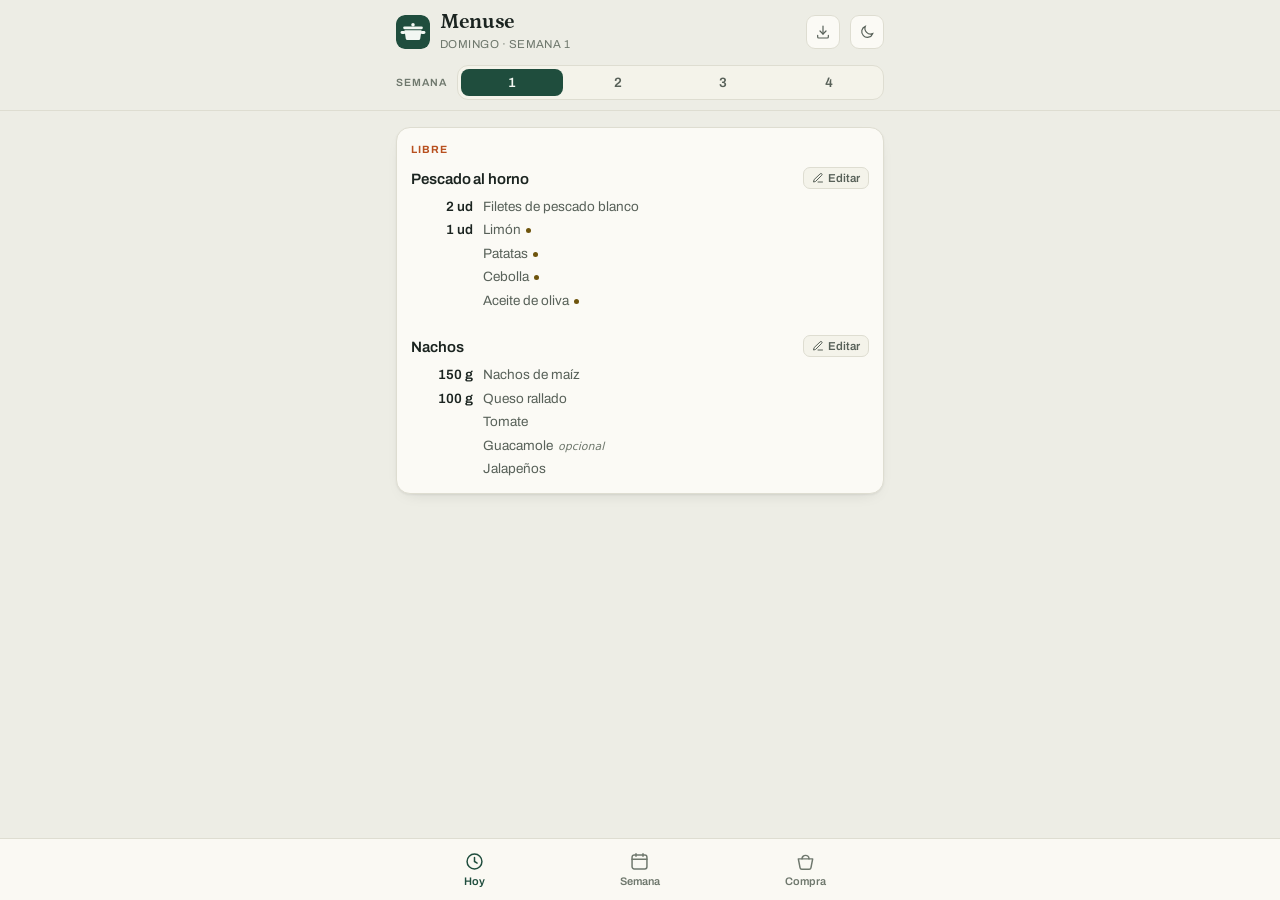
==== commit 98d643e6: "Añadidas funciones nuevas" ====
--- a/index.html
+++ b/index.html
@@ -3,12 +3,12 @@
 <head>
 <meta charset="UTF-8">
 <meta name="viewport" content="width=device-width, initial-scale=1, viewport-fit=cover">
-<title>Vianda</title>
-<meta name="description" content="Menú semanal y lista de la compra">
+<title>Menuse</title>
+<meta name="description" content="Qué comer cada día y la compra de la semana">
 <meta name="theme-color" content="#1F4D3D">
 <meta name="apple-mobile-web-app-capable" content="yes">
 <meta name="apple-mobile-web-app-status-bar-style" content="black-translucent">
-<meta name="apple-mobile-web-app-title" content="Vianda">
+<meta name="apple-mobile-web-app-title" content="Menuse">
 <meta name="mobile-web-app-capable" content="yes">
 <link rel="manifest" href="manifest.json">
 <link rel="icon" type="image/png" href="favicon.png">
@@ -24,13 +24,14 @@
   --card-2:#F4F3EA;
   --ink:#1B2420;
   --ink-soft:#586159;
-  --ink-faint:#8D958B;
+  --ink-faint:#6F786D;
   --brand:#1F4D3D;
   --brand-on:#F2F7F2;
   --brand-tint:#DFE8DF;
   --accent:#B8501F;
   --accent-tint:#F5E3D8;
-  --wheat:#8A6B12;
+  --accent-ink:#7A3614;
+  --wheat:#6E540C;
   --wheat-tint:#EFE6C9;
   --line:#DEDDD1;
   --line-strong:#C7C6B6;
@@ -44,574 +45,367 @@
 @media (prefers-color-scheme: dark){
   :root:not([data-theme="light"]){
     color-scheme: dark;
-    --paper:#121611;
-    --card:#1B211B;
-    --card-2:#232A23;
-    --ink:#E9EDE4;
-    --ink-soft:#A6AFA3;
-    --ink-faint:#79826F;
-    --brand:#82BC9E;
-    --brand-on:#0C1A13;
-    --brand-tint:#1E2E25;
-    --accent:#E08A5B;
-    --accent-tint:#33231A;
-    --wheat:#D6B74E;
-    --wheat-tint:#332C16;
-    --line:#2B322A;
-    --line-strong:#3C443A;
-    --danger:#E07A62;
+    --paper:#121611; --card:#1B211B; --card-2:#232A23;
+    --ink:#E9EDE4; --ink-soft:#A6AFA3; --ink-faint:#858E82;
+    --brand:#82BC9E; --brand-on:#0C1A13; --brand-tint:#1E2E25;
+    --accent:#E08A5B; --accent-tint:#33231A; --accent-ink:#F0BC98;
+    --wheat:#D6B74E; --wheat-tint:#332C16;
+    --line:#2B322A; --line-strong:#3C443A; --danger:#E07A62;
     --shadow:0 1px 2px rgba(0,0,0,.4), 0 6px 18px -12px rgba(0,0,0,.7);
   }
 }
 :root[data-theme="dark"]{
   color-scheme: dark;
-  --paper:#121611;
-  --card:#1B211B;
-  --card-2:#232A23;
-  --ink:#E9EDE4;
-  --ink-soft:#A6AFA3;
-  --ink-faint:#79826F;
-  --brand:#82BC9E;
-  --brand-on:#0C1A13;
-  --brand-tint:#1E2E25;
-  --accent:#E08A5B;
-  --accent-tint:#33231A;
-  --wheat:#D6B74E;
-  --wheat-tint:#332C16;
-  --line:#2B322A;
-  --line-strong:#3C443A;
-  --danger:#E07A62;
+  --paper:#121611; --card:#1B211B; --card-2:#232A23;
+  --ink:#E9EDE4; --ink-soft:#A6AFA3; --ink-faint:#858E82;
+  --brand:#82BC9E; --brand-on:#0C1A13; --brand-tint:#1E2E25;
+  --accent:#E08A5B; --accent-tint:#33231A; --accent-ink:#F0BC98;
+  --wheat:#D6B74E; --wheat-tint:#332C16;
+  --line:#2B322A; --line-strong:#3C443A; --danger:#E07A62;
   --shadow:0 1px 2px rgba(0,0,0,.4), 0 6px 18px -12px rgba(0,0,0,.7);
 }
 
 *{box-sizing:border-box;}
 html,body{margin:0;padding:0;}
 body{
-  background:var(--paper);
-  color:var(--ink);
-  font-family:var(--sans);
-  font-size:15px;
-  line-height:1.45;
+  background:var(--paper);color:var(--ink);
+  font-family:var(--sans);font-size:15px;line-height:1.45;
   -webkit-font-smoothing:antialiased;
-  padding-bottom:calc(72px + env(safe-area-inset-bottom, 0px));
-}
-button,input{font-family:inherit;font-size:inherit;color:inherit;}
+  padding-bottom:calc(74px + env(safe-area-inset-bottom, 0px));
+}
+button,input,textarea{font-family:inherit;font-size:inherit;color:inherit;}
 button{cursor:pointer;}
 :focus-visible{outline:2px solid var(--accent);outline-offset:2px;border-radius:4px;}
-
 .shell{max-width:520px;margin:0 auto;padding:0 16px;}
 
-/* ---------- top bar ---------- */
+/* top bar */
 .topbar{
-  position:sticky;
-  top:env(safe-area-inset-top, 0px);
-  z-index:20;
+  position:sticky;top:env(safe-area-inset-top, 0px);z-index:20;
   background:color-mix(in srgb, var(--paper) 88%, transparent);
-  backdrop-filter:blur(12px);
-  -webkit-backdrop-filter:blur(12px);
+  backdrop-filter:blur(12px);-webkit-backdrop-filter:blur(12px);
   border-bottom:1px solid var(--line);
 }
 .topbar-in{max-width:520px;margin:0 auto;padding:12px 16px 10px;}
 .brandrow{display:flex;align-items:center;gap:10px;margin-bottom:12px;}
 .mark{width:34px;height:34px;flex:0 0 auto;border-radius:9px;display:block;}
-.wordmark{
-  font-family:var(--serif);
-  font-weight:700;
-  font-size:21px;
-  letter-spacing:-.015em;
-  line-height:1;
-  margin:0;
-}
-.tagline{
-  font-size:11.5px;
-  color:var(--ink-faint);
-  letter-spacing:.04em;
-  text-transform:uppercase;
-  margin:3px 0 0;
-}
+.wordmark{font-family:var(--serif);font-weight:700;font-size:21px;letter-spacing:-.015em;line-height:1;margin:0;}
+.tagline{font-size:11.5px;color:var(--ink-faint);letter-spacing:.04em;text-transform:uppercase;margin:3px 0 0;}
 .brandtext{flex:1;min-width:0;}
-.theme-btn{
-  flex:0 0 auto;
-  width:34px;height:34px;
-  border:1px solid var(--line);
-  background:var(--card);
-  border-radius:9px;
-  color:var(--ink-soft);
-  display:grid;place-items:center;
-}
-.theme-btn svg{width:16px;height:16px;}
-
+.hbtn{
+  flex:0 0 auto;width:34px;height:34px;
+  border:1px solid var(--line);background:var(--card);
+  border-radius:9px;color:var(--ink-soft);
+  display:grid;place-items:center;padding:0;
+}
+.hbtn svg{width:16px;height:16px;}
 .weeks{display:flex;align-items:center;gap:10px;}
-.weeks-label{
-  font-size:10.5px;
-  letter-spacing:.09em;
-  text-transform:uppercase;
-  color:var(--ink-faint);
-  font-weight:600;
-  flex:0 0 auto;
-}
-.seg{
-  display:flex;
-  flex:1;
-  gap:3px;
-  background:var(--card-2);
-  border:1px solid var(--line);
-  border-radius:11px;
-  padding:3px;
-}
+.weeks-label{font-size:10.5px;letter-spacing:.09em;text-transform:uppercase;color:var(--ink-faint);font-weight:600;flex:0 0 auto;}
+.seg{display:flex;flex:1;gap:3px;background:var(--card-2);border:1px solid var(--line);border-radius:11px;padding:3px;}
 .seg button{
-  flex:1;
-  border:0;
-  background:transparent;
-  color:var(--ink-soft);
-  font-weight:600;
-  font-size:13.5px;
-  font-variant-numeric:tabular-nums;
-  padding:6px 0;
-  border-radius:8px;
-  transition:background .16s ease, color .16s ease;
-}
-.seg button[aria-pressed="true"]{
-  background:var(--brand);
-  color:var(--brand-on);
-}
-
-/* ---------- menu view ---------- */
+  flex:1;border:0;background:transparent;color:var(--ink-soft);
+  font-weight:600;font-size:13.5px;font-variant-numeric:tabular-nums;
+  padding:6px 0;border-radius:8px;transition:background .16s ease,color .16s ease;
+}
+.seg button[aria-pressed="true"]{background:var(--brand);color:var(--brand-on);}
+
 .view{padding-top:16px;}
 .view[hidden]{display:none!important;}
 
+/* --- banda de aviso --- */
+.banner{
+  display:flex;gap:10px;align-items:flex-start;
+  background:var(--accent-tint);
+  border:1px solid color-mix(in srgb, var(--accent) 30%, var(--accent-tint));
+  border-radius:12px;padding:11px 13px;margin-bottom:12px;
+}
+.banner svg{width:17px;height:17px;color:var(--accent);flex:0 0 auto;margin-top:1px;}
+.banner-k{font-size:10.5px;font-weight:700;letter-spacing:.1em;text-transform:uppercase;color:var(--accent);}
+.banner-v{font-size:13.5px;color:var(--accent-ink);margin-top:3px;}
+.banner-v em{font-style:normal;font-weight:600;}
+
+.offline{
+  display:flex;gap:9px;align-items:center;
+  background:var(--card-2);border:1px solid var(--line);
+  border-radius:10px;padding:9px 11px;margin-bottom:12px;
+  font-size:12.5px;color:var(--ink-soft);
+}
+.offline svg{width:16px;height:16px;flex:0 0 auto;}
+
+/* --- Hoy --- */
+.mealcard{
+  background:var(--card);border:1px solid var(--line);
+  border-radius:var(--r);padding:14px;margin-bottom:10px;box-shadow:var(--shadow);
+}
+.mealcard > .meal-name{margin-bottom:10px;display:block;}
+.meal-name{font-size:10.5px;font-weight:700;letter-spacing:.1em;text-transform:uppercase;color:var(--brand);}
+.mealcard.wknd .meal-name{color:var(--accent);}
+.dishes{display:flex;flex-direction:column;gap:14px;}
+
+.dish-head{display:flex;align-items:baseline;gap:8px;margin-bottom:6px;}
+.dish-name{flex:1;font-weight:600;font-size:15px;margin:0;letter-spacing:-.005em;}
+.icon-btn{
+  flex:0 0 auto;border:1px solid var(--line);background:var(--card-2);
+  color:var(--ink-soft);border-radius:7px;padding:4px 8px;
+  font-size:11.5px;font-weight:600;display:flex;align-items:center;gap:4px;
+}
+.icon-btn svg{width:12px;height:12px;}
+.icon-btn:active{background:var(--line);}
+.prep{
+  display:flex;gap:7px;align-items:flex-start;
+  margin-top:7px;font-size:12.5px;color:var(--ink-soft);
+}
+.prep svg{width:13px;height:13px;color:var(--accent);flex:0 0 auto;margin-top:2px;}
+
+.ings{list-style:none;margin:0;padding:0;display:grid;gap:4px;}
+.ing{display:grid;grid-template-columns:62px minmax(0,1fr);gap:10px;align-items:baseline;font-size:13.5px;}
+.ing .q{color:var(--ink);font-weight:600;font-variant-numeric:tabular-nums;text-align:right;white-space:nowrap;}
+.ing .n{color:var(--ink-soft);min-width:0;}
+.ing .h{display:block;font-size:11.5px;color:var(--ink-faint);margin-top:1px;}
+.opt-mark{color:var(--ink-faint);font-size:11px;font-style:italic;margin-left:5px;}
+.dot{display:inline-block;width:5px;height:5px;border-radius:50%;background:var(--wheat);margin-left:5px;vertical-align:middle;}
+
+/* --- Semana --- */
+.searchbar{
+  width:100%;display:flex;align-items:center;gap:9px;
+  border:1px solid var(--line);background:var(--card);
+  border-radius:11px;padding:11px 12px;margin-bottom:12px;
+  color:var(--ink-faint);font-size:14px;text-align:left;
+  box-shadow:var(--shadow);
+}
+.searchbar svg{width:17px;height:17px;flex:0 0 auto;}
+
 .day{
-  background:var(--card);
-  border:1px solid var(--line);
-  border-radius:var(--r);
-  margin-bottom:9px;
-  overflow:hidden;
-  box-shadow:var(--shadow);
+  background:var(--card);border:1px solid var(--line);
+  border-radius:var(--r);margin-bottom:9px;overflow:hidden;box-shadow:var(--shadow);
 }
 .day-head{
-  width:100%;
-  display:flex;
-  align-items:center;
-  gap:12px;
-  padding:13px 14px;
-  background:transparent;
-  border:0;
-  text-align:left;
+  width:100%;display:flex;align-items:flex-start;gap:11px;
+  padding:12px 13px;background:transparent;border:0;text-align:left;
 }
 .chip{
-  flex:0 0 auto;
-  width:30px;height:30px;
-  border-radius:50%;
-  display:grid;place-items:center;
-  background:var(--brand-tint);
-  color:var(--brand);
-  font-family:var(--serif);
-  font-weight:700;
-  font-size:14px;
-  line-height:1;
+  flex:0 0 auto;width:28px;height:28px;border-radius:50%;
+  display:grid;place-items:center;background:var(--brand-tint);color:var(--brand);
+  font-family:var(--serif);font-weight:700;font-size:13.5px;line-height:1;margin-top:1px;
 }
 .day.wknd .chip{background:var(--accent-tint);color:var(--accent);}
 .day-meta{flex:1;min-width:0;display:block;}
-.day-name{
-  font-family:var(--serif);
-  font-weight:600;
-  font-size:17px;
-  line-height:1.2;
-  display:flex;
-  align-items:center;
-  gap:7px;
-}
+.day-name{font-family:var(--serif);font-weight:600;font-size:16.5px;line-height:1.15;display:flex;align-items:center;gap:7px;}
 .today-tag{
-  font-family:var(--sans);
-  font-size:9.5px;
-  font-weight:700;
-  letter-spacing:.08em;
-  text-transform:uppercase;
-  color:var(--accent);
-  background:var(--accent-tint);
-  padding:2px 6px;
-  border-radius:5px;
-}
-.day-sub{
-  display:block;
-  font-size:12.5px;
-  color:var(--ink-faint);
-  margin-top:2px;
-  overflow:hidden;
-  text-overflow:ellipsis;
-  white-space:nowrap;
-}
-.chev{
-  flex:0 0 auto;
-  width:18px;height:18px;
-  color:var(--ink-faint);
-  transition:transform .26s cubic-bezier(.4,0,.2,1);
-}
+  font-family:var(--sans);font-size:9.5px;font-weight:700;letter-spacing:.08em;
+  text-transform:uppercase;color:var(--accent);background:var(--accent-tint);
+  padding:2px 6px;border-radius:5px;
+}
+.sum{display:grid;grid-template-columns:auto minmax(0,1fr);gap:3px 7px;margin-top:4px;}
+.sum-k{font-size:9.5px;font-weight:700;letter-spacing:.07em;text-transform:uppercase;color:var(--ink-faint);padding-top:2px;}
+.sum-v{font-size:12.5px;color:var(--ink-soft);overflow:hidden;text-overflow:ellipsis;white-space:nowrap;min-width:0;}
+.chev{flex:0 0 auto;width:18px;height:18px;color:var(--ink-faint);transition:transform .26s cubic-bezier(.4,0,.2,1);margin-top:5px;}
 .day.open .chev{transform:rotate(180deg);}
-.day-body{
-  display:grid;
-  grid-template-rows:0fr;
-  transition:grid-template-rows .28s cubic-bezier(.4,0,.2,1);
-}
+.day-body{display:grid;grid-template-rows:0fr;transition:grid-template-rows .28s cubic-bezier(.4,0,.2,1);}
 .day.open .day-body{grid-template-rows:1fr;}
 .day-body-in{overflow:hidden;min-height:0;}
-.day-body-pad{padding:2px 14px 14px;}
-
-.dish{
-  border-top:1px solid var(--line);
-  padding-top:11px;
-  margin-top:11px;
-}
-.dish:first-child{border-top:0;margin-top:0;padding-top:2px;}
-.dish-head{display:flex;align-items:baseline;gap:8px;margin-bottom:7px;}
-.dish-name{
-  flex:1;
-  font-weight:600;
-  font-size:14.5px;
-  margin:0;
-  letter-spacing:-.005em;
-}
-.icon-btn{
-  flex:0 0 auto;
-  border:1px solid var(--line);
-  background:var(--card-2);
-  color:var(--ink-soft);
-  border-radius:7px;
-  padding:4px 8px;
-  font-size:11.5px;
-  font-weight:600;
-  display:flex;
-  align-items:center;
-  gap:4px;
-}
-.icon-btn svg{width:12px;height:12px;}
-.icon-btn:active{background:var(--line);}
-
-.ings{list-style:none;margin:0;padding:0;display:grid;gap:3px;}
-.ing{
-  display:grid;
-  grid-template-columns:62px 1fr;
-  gap:10px;
-  align-items:baseline;
-  font-size:13.5px;
-}
-.ing .q{
-  color:var(--ink);
-  font-weight:600;
-  font-variant-numeric:tabular-nums;
-  text-align:right;
-  white-space:nowrap;
-}
-.ing .q.none{color:var(--ink-faint);font-weight:400;}
-.ing .n{color:var(--ink-soft);}
-.dot{
-  display:inline-block;
-  width:5px;height:5px;
-  border-radius:50%;
-  background:var(--wheat);
-  margin-left:5px;
-  vertical-align:middle;
-}
-
+.day-body-pad{padding:2px 13px 13px;}
+.meal{border-top:1px solid var(--line);padding-top:11px;margin-top:11px;}
+.meal:first-child{border-top:0;margin-top:2px;padding-top:2px;}
+.meal-head{display:flex;align-items:center;gap:9px;margin-bottom:9px;}
+.meal-rule{flex:1;height:1px;background:var(--line);}
+.day.wknd .meal-name{color:var(--accent);}
+.dish{margin-bottom:11px;}
+.dish:last-of-type{margin-bottom:0;}
 .add-dish{
-  width:100%;
-  margin-top:12px;
-  padding:9px;
-  border:1px dashed var(--line-strong);
-  border-radius:var(--r-sm);
-  background:transparent;
-  color:var(--ink-soft);
-  font-size:13px;
-  font-weight:600;
+  width:100%;margin-top:10px;padding:8px;
+  border:1px dashed var(--line-strong);border-radius:var(--r-sm);
+  background:transparent;color:var(--ink-soft);font-size:12.5px;font-weight:600;
 }
 .add-dish:active{background:var(--card-2);}
 
-/* ---------- shopping view ---------- */
+/* --- Compra --- */
 .progress-card{
-  background:var(--card);
-  border:1px solid var(--line);
-  border-radius:var(--r);
-  padding:14px;
-  margin-bottom:12px;
-  box-shadow:var(--shadow);
+  background:var(--card);border:1px solid var(--line);
+  border-radius:var(--r);padding:14px;margin-bottom:12px;box-shadow:var(--shadow);
 }
 .progress-top{display:flex;align-items:baseline;justify-content:space-between;gap:10px;margin-bottom:10px;}
-.progress-num{
-  font-family:var(--serif);
-  font-size:24px;
-  font-weight:700;
-  line-height:1;
-  font-variant-numeric:tabular-nums;
-}
+.progress-num{font-family:var(--serif);font-size:24px;font-weight:700;line-height:1;font-variant-numeric:tabular-nums;}
 .progress-num span{font-size:14px;color:var(--ink-faint);font-weight:500;}
-.linkbtn{
-  border:0;background:transparent;
-  color:var(--accent);
-  font-size:12.5px;font-weight:600;
-  padding:2px;
-}
+.linkbtn{border:0;background:transparent;color:var(--accent);font-size:12.5px;font-weight:600;padding:2px;}
 .bar{height:5px;background:var(--card-2);border-radius:99px;overflow:hidden;border:1px solid var(--line);}
 .bar i{display:block;height:100%;background:var(--brand);transition:width .3s ease;}
-.filters{display:flex;gap:8px;margin-top:12px;}
-.toggle{
-  flex:1;
-  display:flex;align-items:center;justify-content:center;gap:6px;
-  border:1px solid var(--line);
-  background:var(--card-2);
-  color:var(--ink-soft);
-  border-radius:var(--r-sm);
-  padding:7px;
-  font-size:12.5px;font-weight:600;
-}
-.toggle[aria-pressed="true"]{background:var(--brand);color:var(--brand-on);border-color:var(--brand);}
+.switchrow{
+  display:flex;align-items:center;justify-content:space-between;gap:10px;
+  margin-top:12px;padding-top:11px;border-top:1px solid var(--line);
+  font-size:12.5px;color:var(--ink-soft);
+}
+.switch{
+  flex:0 0 auto;width:40px;height:23px;border-radius:99px;
+  border:1px solid var(--line-strong);background:var(--card-2);
+  padding:2px;display:flex;align-items:center;
+  transition:background .18s ease,border-color .18s ease;
+}
+.switch i{display:block;width:17px;height:17px;border-radius:50%;background:var(--ink-faint);transition:transform .18s ease,background .18s ease;}
+.switch[aria-checked="true"]{background:var(--brand);border-color:var(--brand);}
+.switch[aria-checked="true"] i{transform:translateX(17px);background:var(--brand-on);}
+.toolrow{display:flex;gap:8px;margin-top:11px;padding-top:11px;border-top:1px solid var(--line);}
+.tool{
+  flex:1;display:flex;align-items:center;justify-content:center;gap:6px;
+  border:1px solid var(--line);background:var(--card-2);color:var(--ink);
+  border-radius:var(--r-sm);padding:8px;font-size:12.5px;font-weight:600;
+}
+.tool svg{width:14px;height:14px;}
 
 .sec{margin-bottom:16px;}
-.sec-head{
-  display:flex;align-items:baseline;gap:8px;
-  padding:0 2px 7px;
-}
-.sec-title{
-  font-size:11px;
-  font-weight:700;
-  letter-spacing:.09em;
-  text-transform:uppercase;
-  color:var(--ink-soft);
-}
-.sec-count{
-  font-size:11px;
-  color:var(--ink-faint);
-  font-variant-numeric:tabular-nums;
-}
+.sec.optionals{opacity:.82;}
+.sec-head{display:flex;align-items:baseline;gap:8px;padding:0 2px 7px;}
+.sec-title{font-size:11px;font-weight:700;letter-spacing:.09em;text-transform:uppercase;color:var(--ink-soft);}
+.sec-count{font-size:11px;color:var(--ink-faint);font-variant-numeric:tabular-nums;}
 .sec-rule{flex:1;height:1px;background:var(--line);}
-.rows{
-  background:var(--card);
-  border:1px solid var(--line);
-  border-radius:var(--r);
-  overflow:hidden;
-  box-shadow:var(--shadow);
-}
-.row{
-  display:flex;
-  align-items:center;
-  gap:11px;
-  padding:11px 13px;
-  border-top:1px solid var(--line);
-}
+.rows{background:var(--card);border:1px solid var(--line);border-radius:var(--r);overflow:hidden;box-shadow:var(--shadow);}
+.row{display:flex;align-items:center;gap:10px;padding:10px 12px;border-top:1px solid var(--line);}
 .row:first-child{border-top:0;}
 .tick{
-  flex:0 0 auto;
-  width:23px;height:23px;
-  border-radius:50%;
-  border:1.5px solid var(--line-strong);
-  background:transparent;
-  display:grid;place-items:center;
-  padding:0;
-  transition:background .14s ease, border-color .14s ease;
+  flex:0 0 auto;width:23px;height:23px;border-radius:50%;
+  border:1.5px solid var(--line-strong);background:transparent;
+  display:grid;place-items:center;padding:0;
+  transition:background .14s ease,border-color .14s ease;
 }
 .tick svg{width:13px;height:13px;color:var(--brand-on);opacity:0;}
 .tick[aria-pressed="true"]{background:var(--brand);border-color:var(--brand);}
 .tick[aria-pressed="true"] svg{opacity:1;}
 .row-main{
-  flex:1;min-width:0;
-  display:flex;align-items:center;gap:8px;
-  background:transparent;border:0;padding:0;
-  text-align:left;
-}
-.row-name{
-  flex:1;min-width:0;
-  font-size:14px;
-  overflow:hidden;text-overflow:ellipsis;white-space:nowrap;
-}
+  flex:1;min-width:0;display:grid;
+  grid-template-columns:minmax(0,1fr) auto minmax(70px,auto) 14px;
+  gap:8px;align-items:center;background:transparent;border:0;padding:0;text-align:left;
+}
+.row-text{min-width:0;}
+.row-name{display:block;font-size:14px;line-height:1.25;overflow:hidden;text-overflow:ellipsis;white-space:nowrap;}
+.row-hint{display:block;font-size:11.5px;line-height:1.3;color:var(--ink-faint);overflow:hidden;text-overflow:ellipsis;white-space:nowrap;margin-top:1px;}
 .row.done .row-name{color:var(--ink-faint);text-decoration:line-through;}
-.row-qty{
-  flex:0 0 auto;
-  font-size:13px;
-  font-weight:600;
-  font-variant-numeric:tabular-nums;
-  color:var(--ink-soft);
-  white-space:nowrap;
-}
+.row-tags{display:flex;gap:4px;}
+.row-qty{text-align:right;font-size:13px;font-weight:600;font-variant-numeric:tabular-nums;color:var(--ink-soft);white-space:nowrap;}
 .row.done .row-qty{color:var(--ink-faint);}
-.row-chev{flex:0 0 auto;width:15px;height:15px;color:var(--ink-faint);}
-.tag{
-  flex:0 0 auto;
-  font-size:9.5px;font-weight:700;
-  letter-spacing:.06em;text-transform:uppercase;
-  padding:2px 5px;border-radius:5px;
-}
+.row-chev{width:14px;height:14px;color:var(--ink-faint);}
+.tag{font-size:9.5px;font-weight:700;letter-spacing:.06em;text-transform:uppercase;padding:2px 5px;border-radius:5px;white-space:nowrap;}
 .tag.basic{color:var(--wheat);background:var(--wheat-tint);}
 .tag.mine{color:var(--accent);background:var(--accent-tint);}
-
-.addbox{
-  background:var(--card);
-  border:1px solid var(--line);
-  border-radius:var(--r);
-  padding:13px;
-  box-shadow:var(--shadow);
-}
-.addbox h3{
-  margin:0 0 10px;
-  font-size:11px;font-weight:700;
-  letter-spacing:.09em;text-transform:uppercase;
-  color:var(--ink-soft);
-}
+.tag.opt{color:var(--ink-soft);background:var(--card-2);border:1px solid var(--line);}
+
+.addbox{background:var(--card);border:1px solid var(--line);border-radius:var(--r);padding:13px;box-shadow:var(--shadow);}
+.addbox h3{margin:0 0 10px;font-size:11px;font-weight:700;letter-spacing:.09em;text-transform:uppercase;color:var(--ink-soft);}
 .field{
-  width:100%;
-  padding:9px 11px;
-  border:1px solid var(--line);
-  border-radius:var(--r-sm);
-  background:var(--card-2);
-  color:var(--ink);
-  font-size:14px;
+  width:100%;padding:9px 11px;border:1px solid var(--line);
+  border-radius:var(--r-sm);background:var(--card-2);color:var(--ink);font-size:14px;
 }
 .field::placeholder{color:var(--ink-faint);}
+textarea.field{min-height:110px;resize:vertical;font-size:12px;line-height:1.6;font-family:ui-monospace,Menlo,Consolas,monospace;}
 .addrow{display:flex;gap:8px;margin-top:8px;}
 .addrow .field{flex:1;min-width:0;}
-.btn{
-  border:0;border-radius:var(--r-sm);
-  padding:10px 16px;
-  font-weight:600;font-size:14px;
-  background:var(--brand);color:var(--brand-on);
-}
+.btn{border:0;border-radius:var(--r-sm);padding:11px 16px;font-weight:600;font-size:14px;background:var(--brand);color:var(--brand-on);}
 .btn.ghost{background:var(--card-2);color:var(--ink);border:1px solid var(--line);}
-.btn.danger{background:transparent;color:var(--danger);border:1px solid var(--danger);}
 .btn:active{transform:scale(.985);}
 .btn.full{width:100%;}
-
-.empty{
-  text-align:center;
-  padding:34px 20px;
-  color:var(--ink-faint);
-  font-size:13.5px;
-}
-
-/* ---------- tab bar ---------- */
+.textdanger{display:block;width:100%;text-align:center;border:0;background:transparent;color:var(--danger);font-size:13px;font-weight:600;padding:10px;}
+.empty{text-align:center;padding:34px 20px;color:var(--ink-faint);font-size:13.5px;}
+
+/* tabs */
 .tabbar{
-  position:fixed;
-  left:0;right:0;bottom:0;
-  z-index:20;
+  position:fixed;left:0;right:0;bottom:0;z-index:20;
   background:color-mix(in srgb, var(--card) 92%, transparent);
-  backdrop-filter:blur(12px);
-  -webkit-backdrop-filter:blur(12px);
-  border-top:1px solid var(--line);
-  padding:0 0 env(safe-area-inset-bottom, 0px);
+  backdrop-filter:blur(12px);-webkit-backdrop-filter:blur(12px);
+  border-top:1px solid var(--line);padding:0 0 env(safe-area-inset-bottom, 0px);
 }
 .tabbar-in{max-width:520px;margin:0 auto;display:flex;padding:7px 16px 8px;gap:8px;}
 .tab{
-  flex:1;
-  display:flex;flex-direction:column;align-items:center;gap:3px;
-  border:0;background:transparent;
-  color:var(--ink-faint);
-  font-size:11px;font-weight:600;
-  padding:5px 0;
-  border-radius:10px;
+  flex:1;display:flex;flex-direction:column;align-items:center;gap:3px;
+  border:0;background:transparent;color:var(--ink-faint);
+  font-size:11px;font-weight:600;padding:5px 0;border-radius:10px;
 }
 .tab svg{width:21px;height:21px;}
 .tab[aria-selected="true"]{color:var(--brand);}
 
-/* ---------- sheet ---------- */
-.scrim{
-  position:fixed;inset:0;z-index:40;
-  background:rgba(12,16,13,.45);
-  opacity:0;transition:opacity .22s ease;
-}
+/* deshacer */
+.snack{
+  position:fixed;left:16px;right:16px;
+  bottom:calc(78px + env(safe-area-inset-bottom, 0px));z-index:30;
+  max-width:488px;margin:0 auto;
+  background:var(--ink);color:var(--paper);
+  border-radius:var(--r-sm);padding:11px 13px;
+  display:flex;align-items:center;gap:12px;
+  box-shadow:0 8px 24px -8px rgba(0,0,0,.45);font-size:13.5px;
+  opacity:0;transform:translateY(8px);
+  transition:opacity .2s ease,transform .2s ease;
+}
+.snack.on{opacity:1;transform:translateY(0);}
+.snack span{flex:1;min-width:0;}
+.snack button{flex:0 0 auto;border:0;background:transparent;color:inherit;font-weight:700;font-size:13.5px;padding:2px 4px;text-decoration:underline;}
+
+/* sheet */
+.scrim{position:fixed;inset:0;z-index:40;background:rgba(12,16,13,.45);opacity:0;transition:opacity .22s ease;}
 .scrim.on{opacity:1;}
 .sheet{
-  position:fixed;
-  left:0;right:0;bottom:0;
-  z-index:41;
-  background:var(--card);
-  border-top:1px solid var(--line);
-  border-radius:20px 20px 0 0;
-  max-height:86vh;
-  overflow-y:auto;
-  transform:translateY(100%);
-  transition:transform .28s cubic-bezier(.32,.72,0,1);
+  position:fixed;left:0;right:0;bottom:0;z-index:41;
+  background:var(--card);border-top:1px solid var(--line);
+  border-radius:20px 20px 0 0;max-height:88vh;overflow-y:auto;
+  transform:translateY(100%);transition:transform .28s cubic-bezier(.32,.72,0,1);
   padding:0 0 calc(18px + env(safe-area-inset-bottom, 0px));
 }
 .sheet.on{transform:translateY(0);}
 .sheet-in{max-width:520px;margin:0 auto;padding:0 16px;}
 .grab{width:34px;height:4px;border-radius:99px;background:var(--line-strong);margin:9px auto 4px;}
-.sheet-head{
-  display:flex;align-items:flex-start;gap:12px;
-  padding:6px 0 14px;
-}
-.sheet-title{
-  flex:1;
-  font-family:var(--serif);
-  font-size:20px;font-weight:700;
-  line-height:1.2;margin:0;
-  text-wrap:balance;
-}
+.sheet-head{display:flex;align-items:flex-start;gap:12px;padding:6px 0 14px;}
+.sheet-title{flex:1;font-family:var(--serif);font-size:20px;font-weight:700;line-height:1.2;margin:0;text-wrap:balance;}
 .sheet-sub{font-size:12.5px;color:var(--ink-faint);margin:3px 0 0;}
 .close{
-  flex:0 0 auto;
-  width:30px;height:30px;
-  border-radius:50%;
-  border:1px solid var(--line);
-  background:var(--card-2);
-  color:var(--ink-soft);
-  display:grid;place-items:center;
-  padding:0;
+  flex:0 0 auto;width:30px;height:30px;border-radius:50%;
+  border:1px solid var(--line);background:var(--card-2);
+  color:var(--ink-soft);display:grid;place-items:center;padding:0;
 }
 .close svg{width:14px;height:14px;}
-
-.block{
-  border:1px solid var(--line);
-  border-radius:var(--r);
-  background:var(--card-2);
-  padding:12px;
-  margin-bottom:12px;
-}
-.block-label{
-  font-size:10.5px;font-weight:700;
-  letter-spacing:.09em;text-transform:uppercase;
-  color:var(--ink-faint);
-  margin:0 0 9px;
-}
-.origin{
-  display:grid;
-  grid-template-columns:auto 1fr auto;
-  gap:10px;
-  align-items:baseline;
-  padding:8px 0;
-  border-top:1px solid var(--line);
-  font-size:13.5px;
-}
+.block{border:1px solid var(--line);border-radius:var(--r);background:var(--card-2);padding:12px;margin-bottom:12px;}
+.block-label{font-size:10.5px;font-weight:700;letter-spacing:.09em;text-transform:uppercase;color:var(--ink-faint);margin:0 0 9px;}
+.origin{display:grid;grid-template-columns:auto minmax(0,1fr) auto;gap:10px;align-items:baseline;padding:8px 0;border-top:1px solid var(--line);font-size:13.5px;}
 .origin:first-of-type{border-top:0;padding-top:0;}
-.origin .od{
-  font-family:var(--serif);
-  font-weight:600;
-  color:var(--brand);
-  font-size:13px;
-}
+.origin .od{font-family:var(--serif);font-weight:600;color:var(--brand);font-size:13px;white-space:nowrap;}
 .origin .op{color:var(--ink);min-width:0;}
-.origin .oq{
-  color:var(--ink-soft);
-  font-weight:600;
-  font-variant-numeric:tabular-nums;
-  white-space:nowrap;
-}
+.origin .op b{display:block;font-size:10px;font-weight:700;letter-spacing:.07em;text-transform:uppercase;color:var(--ink-faint);}
+.origin .oq{color:var(--ink-soft);font-weight:600;font-variant-numeric:tabular-nums;white-space:nowrap;}
 .qtyrow{display:flex;gap:8px;align-items:center;}
 .qtyrow .field{flex:1;}
 .sheet-actions{display:flex;flex-direction:column;gap:8px;margin-top:4px;}
-
-.ed-row{display:flex;gap:7px;margin-bottom:7px;align-items:center;}
-.ed-row .f-item{flex:3;min-width:0;}
-.ed-row .f-qty{flex:1.1;min-width:0;}
-.ed-row .f-unit{flex:1.2;min-width:0;}
-.ed-row .field{padding:8px 9px;font-size:13px;}
-.del-x{
-  flex:0 0 auto;
-  width:28px;height:28px;
-  border:0;background:transparent;
-  color:var(--ink-faint);
-  display:grid;place-items:center;
-  border-radius:7px;
-  padding:0;
-}
-.del-x svg{width:14px;height:14px;}
+.ed-ing{border:1px solid var(--line);border-radius:var(--r-sm);background:var(--card);padding:10px;margin-bottom:8px;}
+.ed-top{display:flex;gap:8px;align-items:center;margin-bottom:7px;}
+.ed-top .field{flex:1;min-width:0;}
+.ed-bot{display:flex;gap:8px;}
+.ed-bot .field{flex:1;min-width:0;padding:7px 9px;font-size:13px;}
+.del-x{flex:0 0 auto;width:30px;height:30px;border:0;background:transparent;color:var(--ink-faint);display:grid;place-items:center;border-radius:7px;padding:0;}
+.del-x svg{width:15px;height:15px;}
 .del-x:active{background:var(--accent-tint);color:var(--danger);}
+.hintline{font-size:12px;color:var(--ink-faint);margin:8px 0 0;line-height:1.4;}
+
+/* resultados de búsqueda */
+.hit{
+  width:100%;display:flex;align-items:center;gap:10px;
+  padding:12px;border:0;border-top:1px solid var(--line);
+  background:transparent;text-align:left;
+}
+.hit:first-child{border-top:0;}
+.hit-meta{display:block;font-size:10px;font-weight:700;letter-spacing:.07em;text-transform:uppercase;color:var(--ink-faint);}
+.hit-name{display:block;font-size:14.5px;font-weight:600;margin-top:3px;}
+.hit svg{width:14px;height:14px;color:var(--ink-faint);flex:0 0 auto;}
+
+/* pasillos */
+.aisle{
+  display:flex;align-items:center;gap:10px;
+  padding:10px 12px;border:1px solid var(--line);
+  background:var(--card);border-radius:var(--r-sm);margin-bottom:7px;
+}
+.aisle-name{flex:1;min-width:0;font-size:14px;font-weight:500;}
+.aisle-btns{display:flex;gap:5px;flex:0 0 auto;}
+.abtn{
+  width:32px;height:32px;border:1px solid var(--line);
+  background:var(--card-2);color:var(--ink-soft);
+  border-radius:8px;display:grid;place-items:center;padding:0;
+}
+.abtn svg{width:14px;height:14px;}
+.abtn[disabled]{opacity:.35;cursor:default;}
+.aisle-n{font-size:11px;color:var(--ink-faint);width:14px;text-align:right;font-variant-numeric:tabular-nums;}
 
 @media (prefers-reduced-motion: reduce){
   *{transition-duration:.01ms!important;animation-duration:.01ms!important;}
@@ -625,15 +419,22 @@
     <div class="brandrow">
       <svg class="mark" viewBox="0 0 64 64" aria-hidden="true">
         <rect width="64" height="64" rx="15" fill="var(--brand)"/>
-        <path d="M20 27a12 12 0 0 1 24 0" fill="none" stroke="var(--brand-on)" stroke-width="3.4" stroke-linecap="round"/>
-        <path d="M14.5 27h35l-4 21a2.5 2.5 0 0 1-2.5 2h-22a2.5 2.5 0 0 1-2.5-2z" fill="var(--brand-on)"/>
-        <path d="M26 33.5v11M32 33.5v11M38 33.5v11" stroke="var(--brand)" stroke-width="2.2" stroke-linecap="round" opacity=".5"/>
+        <rect x="8.6" y="30" width="9.4" height="5.6" rx="2.8" fill="var(--brand-on)"/>
+        <rect x="46" y="30" width="9.4" height="5.6" rx="2.8" fill="var(--brand-on)"/>
+        <circle cx="32" cy="18.2" r="3.3" fill="var(--brand-on)"/>
+        <rect x="13.5" y="21.5" width="37" height="5.2" rx="2.6" fill="var(--brand-on)"/>
+        <path d="M16 28.6h32l-2.4 16a3 3 0 0 1-3 2.6H21.4a3 3 0 0 1-3-2.6z" fill="var(--brand-on)"/>
       </svg>
       <div class="brandtext">
-        <h1 class="wordmark">Vianda</h1>
+        <h1 class="wordmark">Menuse</h1>
         <p class="tagline" id="tagline">Menú de 4 semanas</p>
       </div>
-      <button class="theme-btn" id="themeBtn" aria-label="Cambiar tema">
+      <button class="hbtn" id="dataBtn" aria-label="Copia de seguridad">
+        <svg viewBox="0 0 24 24" fill="none" stroke="currentColor" stroke-width="1.8" stroke-linecap="round" stroke-linejoin="round" aria-hidden="true">
+          <path d="M12 3v12"/><path d="m7.5 10.5 4.5 4.5 4.5-4.5"/><path d="M4 17v2.5a1.5 1.5 0 0 0 1.5 1.5h13a1.5 1.5 0 0 0 1.5-1.5V17"/>
+        </svg>
+      </button>
+      <button class="hbtn" id="themeBtn" aria-label="Cambiar tema">
         <svg viewBox="0 0 24 24" fill="none" stroke="currentColor" stroke-width="1.8" aria-hidden="true">
           <path d="M20.5 14.5A8.5 8.5 0 0 1 9.5 3.5a8.5 8.5 0 1 0 11 11z"/>
         </svg>
@@ -647,29 +448,39 @@
 </header>
 
 <main class="shell">
-  <section class="view" id="viewMenu"></section>
+  <section class="view" id="viewHoy"></section>
+  <section class="view" id="viewSemana" hidden></section>
   <section class="view" id="viewShop" hidden></section>
 </main>
 
 <nav class="tabbar" role="tablist" aria-label="Secciones">
   <div class="tabbar-in">
-    <button class="tab" id="tabMenu" role="tab" aria-selected="true">
-      <svg viewBox="0 0 24 24" fill="none" stroke="currentColor" stroke-width="1.7" aria-hidden="true">
-        <rect x="4" y="3.5" width="16" height="17" rx="2.5"/>
-        <path d="M8 8.5h8M8 12h8M8 15.5h5" stroke-linecap="round"/>
+    <button class="tab" id="tabHoy" role="tab" aria-selected="true">
+      <svg viewBox="0 0 24 24" fill="none" stroke="currentColor" stroke-width="1.7" stroke-linecap="round" aria-hidden="true">
+        <circle cx="12" cy="12" r="8.5"/><path d="M12 7.5V12l3 1.8"/>
       </svg>
-      Menú
+      Hoy
+    </button>
+    <button class="tab" id="tabSemana" role="tab" aria-selected="false">
+      <svg viewBox="0 0 24 24" fill="none" stroke="currentColor" stroke-width="1.7" stroke-linecap="round" aria-hidden="true">
+        <rect x="3.5" y="4.5" width="17" height="16" rx="2.5"/><path d="M3.5 9.5h17M8 3v3M16 3v3"/>
+      </svg>
+      Semana
     </button>
     <button class="tab" id="tabShop" role="tab" aria-selected="false">
-      <svg viewBox="0 0 24 24" fill="none" stroke="currentColor" stroke-width="1.7" aria-hidden="true">
-        <path d="M8 9a4 4 0 0 1 8 0" stroke-linecap="round"/>
-        <path d="M3.8 9h16.4l-2 10.2a2 2 0 0 1-2 1.6H7.8a2 2 0 0 1-2-1.6z" stroke-linejoin="round"/>
+      <svg viewBox="0 0 24 24" fill="none" stroke="currentColor" stroke-width="1.7" stroke-linecap="round" stroke-linejoin="round" aria-hidden="true">
+        <path d="M8 9a4 4 0 0 1 8 0"/><path d="M3.8 9h16.4l-2 10.2a2 2 0 0 1-2 1.6H7.8a2 2 0 0 1-2-1.6z"/>
       </svg>
       Compra
     </button>
   </div>
 </nav>
 
+<div class="snack" id="snack" hidden>
+  <span id="snackMsg"></span>
+  <button id="snackUndo">Deshacer</button>
+</div>
+
 <div class="scrim" id="scrim" hidden></div>
 <div class="sheet" id="sheet" role="dialog" aria-modal="true" hidden tabindex="-1">
   <div class="grab"></div>
@@ -679,7 +490,6 @@
 <script>
 "use strict";
 
-/* ====================== datos ====================== */
 const DAYS=[
   {full:"Lunes",ini:"L"},{full:"Martes",ini:"M"},{full:"Miércoles",ini:"X"},
   {full:"Jueves",ini:"J"},{full:"Viernes",ini:"V"},{full:"Sábado",ini:"S"},{full:"Domingo",ini:"D"}
@@ -809,7 +619,7 @@
 ]
 ];
 
-/* ====================== secciones de supermercado ====================== */
+/* ---------- secciones de supermercado ---------- */
 const SECTIONS=[
   {id:"verdura",  label:"Frutería y verdura"},
   {id:"carne",    label:"Carnicería"},
@@ -834,27 +644,61 @@
   for(const [re,id] of RULES){ if(re.test(s)) return id; }
   return "otros";
 }
-
-/* ====================== almacenamiento ====================== */
-const K_MENU="menuCompraApp_menuData_v1";
-const K_BASICS="menuCompraApp_basicOverrides_v1";
-const K_HIDE="menuCompraApp_hideBasics_v1";
-const K_WEEK="menuCompraApp_week";
-const K_THEME="menuCompraApp_theme_v1";
+function parseItem(raw){
+  const txt=String(raw||"").trim();
+  const m=txt.match(/^(.*?)\s*\(([^()]*)\)\s*$/);
+  if(!m || !m[1]) return {short:txt, hint:null, optional:false};
+  const inner=m[2].trim();
+  const optional=/^opcional$/i.test(inner) || /^si\b/i.test(inner);
+  return {short:m[1].trim(), hint:optional?null:inner, optional:optional};
+}
+
+/* ---------- almacenamiento ---------- */
+const K_MENU   = "menuCompraApp_menuData_v1";
+const K_BASICS = "menuCompraApp_basics_v2";
+const K_HIDE   = "menuCompraApp_hideBasics_v1";
+const K_WEEK   = "menuCompraApp_w2_";
+const K_THEME  = "menuCompraApp_theme_v1";
+const K_AISLES = "menuCompraApp_aisles_v1";
+const ALL_KEYS = [K_MENU,K_BASICS,K_HIDE,K_THEME,K_AISLES,K_WEEK+"0",K_WEEK+"1",K_WEEK+"2",K_WEEK+"3"];
 
 function lsGet(k){ try{ return localStorage.getItem(k); }catch(e){ return null; } }
 function lsSet(k,v){ try{ localStorage.setItem(k,v); }catch(e){} }
 function clone(o){ return JSON.parse(JSON.stringify(o)); }
 
+function migrate(menu){
+  return menu.map(week=>week.map((day,di)=>{
+    if(day && Array.isArray(day.meals)) return day;
+    const ds=(day && day.dishes) || [];
+    if(di>=5 || ds.length<2) return {meals:[{id:"libre",name:"Libre",dishes:ds}]};
+    return {meals:[
+      {id:"comida",name:"Comida",dishes:ds.slice(0,-1)},
+      {id:"cena",  name:"Cena",  dishes:ds.slice(-1)}
+    ]};
+  }));
+}
 let MENU;
-try{ const raw=lsGet(K_MENU); MENU = raw ? JSON.parse(raw) : clone(DEFAULT_MENU); }
-catch(e){ MENU = clone(DEFAULT_MENU); }
-if(!Array.isArray(MENU) || MENU.length!==4) MENU = clone(DEFAULT_MENU);
-
+try{
+  const raw=lsGet(K_MENU);
+  MENU = migrate(raw ? JSON.parse(raw) : clone(DEFAULT_MENU));
+}catch(e){ MENU = migrate(clone(DEFAULT_MENU)); }
+if(!Array.isArray(MENU) || MENU.length!==4) MENU = migrate(clone(DEFAULT_MENU));
 function saveMenu(){ lsSet(K_MENU, JSON.stringify(MENU)); }
 
 function loadBasics(){ try{ return JSON.parse(lsGet(K_BASICS)) || {}; }catch(e){ return {}; } }
 function saveBasics(o){ lsSet(K_BASICS, JSON.stringify(o)); }
+
+function aisleOrder(){
+  let ids=null;
+  try{ ids=JSON.parse(lsGet(K_AISLES)); }catch(e){}
+  const valid=SECTIONS.map(s=>s.id);
+  if(!Array.isArray(ids)) ids=[];
+  ids=ids.filter(i=>valid.indexOf(i)>=0);
+  valid.forEach(i=>{ if(ids.indexOf(i)<0) ids.push(i); });
+  return ids;
+}
+function saveAisles(ids){ lsSet(K_AISLES, JSON.stringify(ids)); }
+function sectionLabel(id){ const s=SECTIONS.find(x=>x.id===id); return s?s.label:"Otros"; }
 
 function weekState(w){
   try{ const r=lsGet(K_WEEK+w); if(r) return JSON.parse(r); }catch(e){}
@@ -862,64 +706,70 @@
 }
 function saveWeekState(w,s){ lsSet(K_WEEK+w, JSON.stringify(s)); }
 
-/* ====================== lógica ====================== */
+/* ---------- estado ---------- */
 let week=0;
-let view="menu";
+let view="hoy";
 const openDays=new Set();
 const todayIdx=(new Date().getDay()+6)%7;
 openDays.add(todayIdx);
 
-function weekCountFor(itemLower){
-  let n=0;
-  for(let w=0;w<MENU.length;w++){
-    let found=false;
-    for(const day of MENU[w]){
-      for(const dish of day.dishes){
-        for(const i of dish.ingredients){
-          if(norm(i.item)===itemLower){found=true;break;}
-        }
-        if(found)break;
-      }
-      if(found)break;
-    }
-    if(found)n++;
-  }
-  return n;
-}
-function isBasic(item){
-  const k=norm(item);
+function eachDish(fn){
+  MENU.forEach((wk,wi)=>wk.forEach((day,di)=>day.meals.forEach((meal,mi)=>
+    meal.dishes.forEach((dish,si)=>fn(dish,{wi,di,mi,si,meal})))));
+}
+function weekCountFor(shortLower){
+  const seen=new Set();
+  eachDish((dish,ctx)=>{
+    dish.ingredients.forEach(i=>{
+      if(norm(parseItem(i.item).short)===shortLower) seen.add(ctx.wi);
+    });
+  });
+  return seen.size;
+}
+function isBasic(shortName){
+  const k=norm(shortName);
   const ov=loadBasics();
   if(Object.prototype.hasOwnProperty.call(ov,k)) return !!ov[k];
   return weekCountFor(k)>=3;
 }
-function toggleBasic(item){
-  const k=norm(item);
+function toggleBasic(shortName){
+  const k=norm(shortName);
   const ov=loadBasics();
-  ov[k]=!isBasic(item);
+  ov[k]=!isBasic(shortName);
   saveBasics(ov);
 }
-
-function keyOf(unit,item){ return (unit||"")+"::"+norm(item).trim(); }
 
 function buildList(w){
   const map=new Map();
   MENU[w].forEach((day,dayIdx)=>{
-    day.dishes.forEach(dish=>{
-      dish.ingredients.forEach(i=>{
-        if(!i.item || !String(i.item).trim()) return;
-        const k=norm(i.item).trim();
-        let e=map.get(k);
-        if(!e){
-          e={key:k,qty:null,unit:null,item:i.item,custom:false,origins:[]};
-          map.set(k,e);
-        }
-        if(e.unit==null && i.unit) e.unit=i.unit;
-        if(i.qty!=null && (i.unit||null)===(e.unit||null)) e.qty=(e.qty||0)+i.qty;
-        e.origins.push({day:dayIdx,dish:dish.name,qty:i.qty,unit:i.unit});
+    day.meals.forEach(meal=>{
+      meal.dishes.forEach(dish=>{
+        dish.ingredients.forEach(i=>{
+          const p=parseItem(i.item);
+          if(!p.short) return;
+          const k=norm(p.short);
+          let e=map.get(k);
+          if(!e){
+            e={key:k,qty:null,unit:null,item:p.short,hint:p.hint,custom:false,allOptional:true,origins:[]};
+            map.set(k,e);
+          }
+          if(!e.hint && p.hint) e.hint=p.hint;
+          if(!p.optional) e.allOptional=false;
+          if(e.unit==null && i.unit) e.unit=i.unit;
+          if(i.qty!=null && (i.unit||null)===(e.unit||null)) e.qty=(e.qty||0)+i.qty;
+          e.origins.push({day:dayIdx,meal:meal.name,dish:dish.name,qty:i.qty,unit:i.unit});
+        });
       });
     });
   });
   return [...map.values()];
+}
+function shopItems(w){
+  const st=weekState(w);
+  const base=buildList(w).filter(i=>!st.removed.includes(i.key));
+  base.forEach(i=>{ if(Object.prototype.hasOwnProperty.call(st.overrides,i.key)) i.qty=st.overrides[i.key]; });
+  const custom=(st.custom||[]).map(c=>({...c,custom:true,allOptional:false,hint:null,origins:[]}));
+  return {st:st, all:base.concat(custom)};
 }
 
 function fmt(n){ return Math.round(n*100)/100; }
@@ -929,16 +779,190 @@
   if(u==="diente" && q!=null && q!==1) return "dientes";
   return u;
 }
-function qtyText(q,u){
-  if(q==null) return "";
-  return fmt(q)+(u?" "+unitText(q,u):"");
-}
-
-/* ====================== render: menú ====================== */
-function renderMenu(){
-  const host=document.getElementById("viewMenu");
+function qtyText(q,u){ return q==null ? "" : fmt(q)+(u?" "+unitText(q,u):""); }
+
+function svg(paths,sw){
+  const s=document.createElementNS("http://www.w3.org/2000/svg","svg");
+  s.setAttribute("viewBox","0 0 24 24");
+  s.setAttribute("fill","none");
+  s.setAttribute("stroke","currentColor");
+  s.setAttribute("stroke-width",sw||"1.8");
+  s.setAttribute("stroke-linecap","round");
+  s.setAttribute("stroke-linejoin","round");
+  s.setAttribute("aria-hidden","true");
+  s.innerHTML=paths;
+  return s;
+}
+const P_BELL='<path d="M18 9a6 6 0 1 0-12 0c0 5-2 6-2 6h16s-2-1-2-6"/><path d="M10.5 20a2 2 0 0 0 3 0"/>';
+const P_SEARCH='<circle cx="11" cy="11" r="6.5"/><path d="m16 16 4 4"/>';
+const P_RIGHT='<path d="m9 6 6 6-6 6"/>';
+const P_CHEV='<path d="m6 9 6 6 6-6"/>';
+const P_CLOSE='<path d="M18 6 6 18M6 6l12 12"/>';
+const P_CHECK='<path d="m5 12 5 5L20 7"/>';
+const P_PENCIL='<path d="M12 20h9"/><path d="M16.5 3.5a2.1 2.1 0 0 1 3 3L7 19l-4 1 1-4Z"/>';
+const P_UP='<path d="m6 15 6-6 6 6"/>';
+const P_DOWN='<path d="m6 9 6 6 6-6"/>';
+const P_SHARE='<path d="M4 12v7a2 2 0 0 0 2 2h12a2 2 0 0 0 2-2v-7"/><path d="M12 15V3"/><path d="m8 7 4-4 4 4"/>';
+const P_SORT='<path d="M7 4v16M7 4 4 7M7 4l3 3"/><path d="M17 20V4M17 20l-3-3M17 20l3-3"/>';
+const P_OFF='<path d="M3 3l18 18"/><path d="M8.5 15.5a5 5 0 0 1 7 0"/><path d="M5 12a10 10 0 0 1 3-2"/><path d="M19 12a10 10 0 0 0-6-2.8"/><path d="M12 19h.01"/>';
+
+/* ---------- deshacer ---------- */
+const snack=document.getElementById("snack");
+const snackMsg=document.getElementById("snackMsg");
+const snackUndo=document.getElementById("snackUndo");
+let undoFn=null, snackTimer=null, hideTimer=null;
+function showUndo(msg,fn){
+  clearTimeout(snackTimer); clearTimeout(hideTimer);
+  undoFn=fn; snackMsg.textContent=msg;
+  snack.hidden=false;
+  requestAnimationFrame(()=>snack.classList.add("on"));
+  snackTimer=setTimeout(hideUndo,6000);
+}
+function hideUndo(){
+  clearTimeout(snackTimer);
+  snack.classList.remove("on");
+  hideTimer=setTimeout(()=>{ snack.hidden=true; undoFn=null; },220);
+}
+snackUndo.addEventListener("click",()=>{
+  if(undoFn){ const f=undoFn; undoFn=null; f(); }
+  hideUndo();
+});
+
+/* ---------- piezas ---------- */
+function ingList(dish){
+  const ul=document.createElement("ul");
+  ul.className="ings";
+  dish.ingredients.forEach(i=>{
+    const p=parseItem(i.item);
+    const li=document.createElement("li");
+    li.className="ing";
+    const q=document.createElement("span");
+    q.className="q"; q.textContent=qtyText(i.qty,i.unit);
+    const n=document.createElement("span");
+    n.className="n";
+    n.appendChild(document.createTextNode(cap(p.short)));
+    if(p.optional){
+      const o=document.createElement("span");
+      o.className="opt-mark"; o.textContent="opcional";
+      n.appendChild(o);
+    }
+    if(isBasic(p.short)){
+      const dot=document.createElement("span");
+      dot.className="dot"; dot.setAttribute("title","Básico de despensa");
+      n.appendChild(dot);
+    }
+    if(p.hint){
+      const h=document.createElement("span");
+      h.className="h"; h.textContent=p.hint;
+      n.appendChild(h);
+    }
+    li.append(q,n);
+    ul.appendChild(li);
+  });
+  return ul;
+}
+function prepLine(dish){
+  if(!dish.prep || !String(dish.prep).trim()) return null;
+  const d=document.createElement("div");
+  d.className="prep";
+  d.appendChild(svg(P_BELL,"1.8"));
+  const t=document.createElement("span");
+  t.textContent=dish.prep;
+  d.appendChild(t);
+  return d;
+}
+function dishBlock(dish,dayIdx,mealIdx,dishIdx,withEdit){
+  const d=document.createElement("div");
+  d.className="dish";
+  const dh=document.createElement("div");
+  dh.className="dish-head";
+  const h3=document.createElement("h3");
+  h3.className="dish-name"; h3.textContent=dish.name;
+  dh.appendChild(h3);
+  if(withEdit){
+    const eb=document.createElement("button");
+    eb.className="icon-btn";
+    eb.appendChild(svg(P_PENCIL,"2"));
+    eb.appendChild(document.createTextNode("Editar"));
+    eb.addEventListener("click",()=>openDishSheet(dayIdx,mealIdx,dishIdx));
+    dh.appendChild(eb);
+  }
+  d.appendChild(dh);
+  d.appendChild(ingList(dish));
+  const pl=prepLine(dish);
+  if(pl) d.appendChild(pl);
+  return d;
+}
+
+/* ---------- vista: Hoy ---------- */
+function renderHoy(){
+  const host=document.getElementById("viewHoy");
   host.textContent="";
-  const frag=document.createDocumentFragment();
+  const day=MENU[week][todayIdx];
+
+  /* avisos de mañana */
+  const tomorrowIdx=(todayIdx+1)%7;
+  const warn=[];
+  MENU[week][tomorrowIdx].meals.forEach(m=>m.dishes.forEach(d=>{
+    if(d.prep && String(d.prep).trim() && d.prepWarn!==false) warn.push({dish:d.name,prep:d.prep});
+  }));
+  if(warn.length){
+    const b=document.createElement("div");
+    b.className="banner";
+    b.appendChild(svg(P_BELL,"1.8"));
+    const box=document.createElement("div");
+    box.style.minWidth="0";
+    const k=document.createElement("div");
+    k.className="banner-k"; k.textContent="Para mañana";
+    box.appendChild(k);
+    warn.forEach(w=>{
+      const v=document.createElement("div");
+      v.className="banner-v";
+      const em=document.createElement("em");
+      em.textContent=w.prep;
+      v.append(em,document.createTextNode(" — "+w.dish));
+      box.appendChild(v);
+    });
+    b.appendChild(box);
+    host.appendChild(b);
+  }
+
+  day.meals.forEach((meal,mealIdx)=>{
+    const card=document.createElement("div");
+    card.className="mealcard"+(todayIdx>=5?" wknd":"");
+    const mn=document.createElement("span");
+    mn.className="meal-name"; mn.textContent=meal.name;
+    card.appendChild(mn);
+    const list=document.createElement("div");
+    list.className="dishes";
+    if(!meal.dishes.length){
+      const e=document.createElement("div");
+      e.className="empty"; e.style.padding="10px 0";
+      e.textContent="Sin platos.";
+      list.appendChild(e);
+    }
+    meal.dishes.forEach((dish,dishIdx)=>{
+      list.appendChild(dishBlock(dish,todayIdx,mealIdx,dishIdx,true));
+    });
+    card.appendChild(list);
+    host.appendChild(card);
+  });
+}
+
+/* ---------- vista: Semana ---------- */
+function renderSemana(){
+  const host=document.getElementById("viewSemana");
+  host.textContent="";
+
+  const sb=document.createElement("button");
+  sb.className="searchbar";
+  sb.appendChild(svg(P_SEARCH,"1.8"));
+  const sbt=document.createElement("span");
+  sbt.style.flex="1";
+  sbt.textContent="Buscar un plato en las 4 semanas";
+  sb.appendChild(sbt);
+  sb.addEventListener("click",openSearchSheet);
+  host.appendChild(sb);
 
   MENU[week].forEach((day,dayIdx)=>{
     const art=document.createElement("article");
@@ -949,8 +973,7 @@
     head.setAttribute("aria-expanded", openDays.has(dayIdx)?"true":"false");
 
     const chip=document.createElement("span");
-    chip.className="chip";
-    chip.textContent=DAYS[dayIdx].ini;
+    chip.className="chip"; chip.textContent=DAYS[dayIdx].ini;
 
     const meta=document.createElement("span");
     meta.className="day-meta";
@@ -962,19 +985,22 @@
       t.className="today-tag"; t.textContent="hoy";
       nm.appendChild(t);
     }
-    const sub=document.createElement("span");
-    sub.className="day-sub";
-    sub.textContent = day.dishes.length ? day.dishes.map(d=>d.name).join(" · ") : "Sin platos";
-    meta.append(nm,sub);
-
-    const chev=document.createElementNS("http://www.w3.org/2000/svg","svg");
-    chev.setAttribute("class","chev");
-    chev.setAttribute("viewBox","0 0 24 24");
-    chev.setAttribute("fill","none");
-    chev.setAttribute("stroke","currentColor");
-    chev.setAttribute("stroke-width","2");
-    chev.setAttribute("stroke-linecap","round");
-    chev.innerHTML='<path d="m6 9 6 6 6-6"/>';
+    meta.appendChild(nm);
+    const sum=document.createElement("span");
+    sum.className="sum";
+    day.meals.forEach(meal=>{
+      const k=document.createElement("span");
+      k.className="sum-k"; k.textContent=meal.name;
+      const v=document.createElement("span");
+      v.className="sum-v";
+      v.textContent = meal.dishes.length ? meal.dishes.map(d=>d.name).join(", ") : "—";
+      sum.append(k,v);
+    });
+    meta.appendChild(sum);
+
+    const chev=document.createElement("span");
+    chev.className="chev";
+    chev.appendChild(svg(P_CHEV,"2"));
 
     head.append(chip,meta,chev);
     head.addEventListener("click",()=>{
@@ -990,99 +1016,75 @@
     const pad=document.createElement("div");
     pad.className="day-body-pad";
 
-    day.dishes.forEach((dish,dishIdx)=>{
-      const d=document.createElement("div");
-      d.className="dish";
-
-      const dh=document.createElement("div");
-      dh.className="dish-head";
-      const h3=document.createElement("h3");
-      h3.className="dish-name";
-      h3.textContent=dish.name;
-      const eb=document.createElement("button");
-      eb.className="icon-btn";
-      eb.innerHTML='<svg viewBox="0 0 24 24" fill="none" stroke="currentColor" stroke-width="2" stroke-linecap="round" stroke-linejoin="round"><path d="M12 20h9"/><path d="M16.5 3.5a2.1 2.1 0 0 1 3 3L7 19l-4 1 1-4Z"/></svg>Editar';
-      eb.addEventListener("click",()=>openDishSheet(dayIdx,dishIdx));
-      dh.append(h3,eb);
-
-      const ul=document.createElement("ul");
-      ul.className="ings";
-      dish.ingredients.forEach(i=>{
-        const li=document.createElement("li");
-        li.className="ing";
-        const q=document.createElement("span");
-        const qt=qtyText(i.qty,i.unit);
-        q.className="q"+(qt?"":" none");
-        q.textContent=qt;
-        const n=document.createElement("span");
-        n.className="n";
-        n.textContent=cap(i.item);
-        if(isBasic(i.item)){
-          const dot=document.createElement("span");
-          dot.className="dot";
-          dot.title="Básico de despensa";
-          n.appendChild(dot);
-        }
-        li.append(q,n);
-        ul.appendChild(li);
+    day.meals.forEach((meal,mealIdx)=>{
+      const sec=document.createElement("div");
+      sec.className="meal";
+      const mh=document.createElement("div");
+      mh.className="meal-head";
+      const mn=document.createElement("span");
+      mn.className="meal-name"; mn.textContent=meal.name;
+      const mr=document.createElement("span"); mr.className="meal-rule";
+      mh.append(mn,mr);
+      sec.appendChild(mh);
+      meal.dishes.forEach((dish,dishIdx)=>{
+        sec.appendChild(dishBlock(dish,dayIdx,mealIdx,dishIdx,true));
       });
-
-      d.append(dh,ul);
-      pad.appendChild(d);
-    });
-
-    const add=document.createElement("button");
-    add.className="add-dish";
-    add.textContent="+ Añadir plato a "+DAYS[dayIdx].full.toLowerCase();
-    add.addEventListener("click",()=>{
-      MENU[week][dayIdx].dishes.push({name:"Nuevo plato",ingredients:[]});
-      saveMenu();
-      openDays.add(dayIdx);
-      renderMenu();
-      openDishSheet(dayIdx, MENU[week][dayIdx].dishes.length-1);
-    });
-    pad.appendChild(add);
+      const add=document.createElement("button");
+      add.className="add-dish";
+      add.textContent="+ Añadir plato a "+meal.name.toLowerCase();
+      add.addEventListener("click",()=>{
+        meal.dishes.push({name:"Nuevo plato",ingredients:[]});
+        saveMenu(); openDays.add(dayIdx); renderSemana();
+        openDishSheet(dayIdx,mealIdx,meal.dishes.length-1);
+      });
+      sec.appendChild(add);
+      pad.appendChild(sec);
+    });
 
     bin.appendChild(pad);
     body.appendChild(bin);
     art.append(head,body);
-    frag.appendChild(art);
+    host.appendChild(art);
   });
-
-  host.appendChild(frag);
-}
-
-/* ====================== render: compra ====================== */
+}
+
+/* ---------- vista: Compra ---------- */
 function renderShop(){
   const host=document.getElementById("viewShop");
   host.textContent="";
-  const st=weekState(week);
-  const base=buildList(week).filter(i=>!st.removed.includes(i.key));
-  base.forEach(i=>{ if(Object.prototype.hasOwnProperty.call(st.overrides,i.key)) i.qty=st.overrides[i.key]; });
-  const custom=(st.custom||[]).map(c=>({...c,custom:true,origins:[]}));
-  let all=base.concat(custom);
+  const {st,all}=shopItems(week);
+
+  if(!navigator.onLine){
+    const off=document.createElement("div");
+    off.className="offline";
+    off.appendChild(svg(P_OFF,"1.7"));
+    const t=document.createElement("span");
+    t.textContent="Sin conexión — la lista sigue aquí";
+    off.appendChild(t);
+    host.appendChild(off);
+  }
 
   const hide = lsGet(K_HIDE)==="1";
-  const visible = hide ? all.filter(i=>!isBasic(i.item)) : all;
-
-  const done=visible.filter(i=>st.checked[i.key]).length;
-  const pct = visible.length ? Math.round(done/visible.length*100) : 0;
-
-  /* --- tarjeta de progreso --- */
+  const shown = hide ? all.filter(i=>!isBasic(i.item)) : all;
+  const main = shown.filter(i=>!i.allOptional);
+  const opt  = shown.filter(i=>i.allOptional);
+  const done=main.filter(i=>st.checked[i.key]).length;
+  const pct = main.length ? Math.round(done/main.length*100) : 0;
+
   const card=document.createElement("div");
   card.className="progress-card";
   const top=document.createElement("div");
   top.className="progress-top";
   const num=document.createElement("div");
   num.className="progress-num";
-  num.innerHTML=done+' <span>de '+visible.length+' comprados</span>';
-  const reset=document.createElement("button");
-  reset.className="linkbtn";
-  reset.textContent="Desmarcar todo";
-  reset.addEventListener("click",()=>{
-    const s=weekState(week); s.checked={}; saveWeekState(week,s); renderShop();
-  });
-  top.append(num,reset);
+  num.append(String(done));
+  const sp=document.createElement("span");
+  sp.textContent=" de "+main.length+" comprados";
+  num.appendChild(sp);
+  const closeBtn=document.createElement("button");
+  closeBtn.className="linkbtn"; closeBtn.textContent="Compra hecha";
+  closeBtn.addEventListener("click",()=>openCloseSheet(main,done));
+  top.append(num,closeBtn);
 
   const bar=document.createElement("div");
   bar.className="bar";
@@ -1090,110 +1092,149 @@
   fill.style.width=pct+"%";
   bar.appendChild(fill);
 
-  const filters=document.createElement("div");
-  filters.className="filters";
-  const tb=document.createElement("button");
-  tb.className="toggle";
-  tb.setAttribute("aria-pressed", hide?"true":"false");
-  tb.textContent = hide ? "Básicos ocultos" : "Ocultar básicos";
-  tb.addEventListener("click",()=>{ lsSet(K_HIDE, hide?"0":"1"); renderShop(); });
-  filters.appendChild(tb);
-
-  card.append(top,bar,filters);
+  const srow=document.createElement("div");
+  srow.className="switchrow";
+  const slab=document.createElement("span");
+  slab.textContent="Ocultar básicos de despensa";
+  const sw=document.createElement("button");
+  sw.className="switch"; sw.setAttribute("role","switch");
+  sw.setAttribute("aria-checked", hide?"true":"false");
+  sw.setAttribute("aria-label","Ocultar básicos de despensa");
+  sw.innerHTML="<i></i>";
+  sw.addEventListener("click",()=>{ lsSet(K_HIDE, hide?"0":"1"); renderShop(); });
+  srow.append(slab,sw);
+
+  const tools=document.createElement("div");
+  tools.className="toolrow";
+  const shareB=document.createElement("button");
+  shareB.className="tool";
+  shareB.appendChild(svg(P_SHARE,"1.8"));
+  shareB.appendChild(document.createTextNode("Compartir"));
+  shareB.addEventListener("click",()=>openShareSheet());
+  const sortB=document.createElement("button");
+  sortB.className="tool";
+  sortB.appendChild(svg(P_SORT,"1.8"));
+  sortB.appendChild(document.createTextNode("Pasillos"));
+  sortB.addEventListener("click",openAisleSheet);
+  tools.append(shareB,sortB);
+
+  card.append(top,bar,srow,tools);
   host.appendChild(card);
 
-  /* --- secciones --- */
-  if(!visible.length){
+  if(!shown.length){
     const e=document.createElement("div");
     e.className="empty";
     e.textContent = hide ? "Todo lo de esta semana son básicos que ya tienes." : "No hay nada en la lista de esta semana.";
     host.appendChild(e);
   }
 
-  SECTIONS.forEach(sec=>{
-    const items=visible.filter(i=>sectionFor(i.item)===sec.id);
+  function rowFor(i){
+    const checked=!!st.checked[i.key];
+    const row=document.createElement("div");
+    row.className="row"+(checked?" done":"");
+    const tick=document.createElement("button");
+    tick.className="tick";
+    tick.setAttribute("aria-pressed",checked?"true":"false");
+    tick.setAttribute("aria-label",(checked?"Desmarcar ":"Marcar ")+i.item);
+    tick.appendChild(svg(P_CHECK,"3"));
+    tick.addEventListener("click",()=>{
+      const s=weekState(week);
+      s.checked[i.key]=!s.checked[i.key];
+      saveWeekState(week,s); renderShop();
+    });
+    const main2=document.createElement("button");
+    main2.className="row-main";
+    main2.setAttribute("aria-label","Ver de qué comidas viene "+i.item);
+    const txt=document.createElement("span");
+    txt.className="row-text";
+    const nm=document.createElement("span");
+    nm.className="row-name"; nm.textContent=cap(i.item);
+    txt.appendChild(nm);
+    if(i.hint){
+      const h=document.createElement("span");
+      h.className="row-hint"; h.textContent=i.hint;
+      txt.appendChild(h);
+    }
+    const tags=document.createElement("span");
+    tags.className="row-tags";
+    if(i.custom){
+      const t=document.createElement("span"); t.className="tag mine"; t.textContent="tuyo"; tags.appendChild(t);
+    }else if(i.allOptional){
+      const t=document.createElement("span"); t.className="tag opt"; t.textContent="opcional"; tags.appendChild(t);
+    }else if(isBasic(i.item)){
+      const t=document.createElement("span"); t.className="tag basic"; t.textContent="básico"; tags.appendChild(t);
+    }
+    const q=document.createElement("span");
+    q.className="row-qty"; q.textContent=qtyText(i.qty,i.unit);
+    const ch=document.createElement("span");
+    ch.className="row-chev";
+    ch.appendChild(svg(P_RIGHT,"2.2"));
+    main2.append(txt,tags,q,ch);
+    main2.addEventListener("click",()=>openIngredientSheet(i));
+    row.append(tick,main2);
+    return row;
+  }
+
+  aisleOrder().forEach(secId=>{
+    const items=main.filter(i=>sectionFor(i.item)===secId);
     if(!items.length) return;
-
     const wrap=document.createElement("section");
     wrap.className="sec";
-
     const sh=document.createElement("div");
     sh.className="sec-head";
-    const st1=document.createElement("span");
-    st1.className="sec-title"; st1.textContent=sec.label;
+    const t1=document.createElement("span");
+    t1.className="sec-title"; t1.textContent=sectionLabel(secId);
     const rule=document.createElement("span"); rule.className="sec-rule";
     const cnt=document.createElement("span");
     cnt.className="sec-count";
     cnt.textContent=items.filter(i=>st.checked[i.key]).length+"/"+items.length;
-    sh.append(st1,rule,cnt);
-
+    sh.append(t1,rule,cnt);
     const rows=document.createElement("div");
     rows.className="rows";
-
-    items.forEach(i=>{
-      const checked=!!st.checked[i.key];
-      const row=document.createElement("div");
-      row.className="row"+(checked?" done":"");
-
-      const tick=document.createElement("button");
-      tick.className="tick";
-      tick.setAttribute("aria-pressed",checked?"true":"false");
-      tick.setAttribute("aria-label",(checked?"Desmarcar ":"Marcar ")+i.item);
-      tick.innerHTML='<svg viewBox="0 0 24 24" fill="none" stroke="currentColor" stroke-width="3" stroke-linecap="round" stroke-linejoin="round"><path d="m5 12 5 5L20 7"/></svg>';
-      tick.addEventListener("click",()=>{
-        const s=weekState(week);
-        s.checked[i.key]=!s.checked[i.key];
-        saveWeekState(week,s);
-        renderShop();
-      });
-
-      const main=document.createElement("button");
-      main.className="row-main";
-      main.setAttribute("aria-label","Ver detalle de "+i.item);
-      const nm=document.createElement("span");
-      nm.className="row-name";
-      nm.textContent=cap(i.item);
-      main.appendChild(nm);
-      if(i.custom){
-        const t=document.createElement("span"); t.className="tag mine"; t.textContent="tuyo"; main.appendChild(t);
-      }else if(isBasic(i.item)){
-        const t=document.createElement("span"); t.className="tag basic"; t.textContent="básico"; main.appendChild(t);
-      }
-      const q=document.createElement("span");
-      q.className="row-qty";
-      q.textContent=qtyText(i.qty,i.unit);
-      main.appendChild(q);
-      const ch=document.createElement("span");
-      ch.className="row-chev";
-      ch.innerHTML='<svg viewBox="0 0 24 24" fill="none" stroke="currentColor" stroke-width="2.2" stroke-linecap="round"><path d="m9 6 6 6-6 6"/></svg>';
-      main.appendChild(ch);
-      main.addEventListener("click",()=>openIngredientSheet(i));
-
-      row.append(tick,main);
-      rows.appendChild(row);
-    });
-
+    items.forEach(i=>rows.appendChild(rowFor(i)));
     wrap.append(sh,rows);
     host.appendChild(wrap);
   });
 
-  /* --- añadir producto --- */
+  if(opt.length){
+    const wrap=document.createElement("section");
+    wrap.className="sec optionals";
+    const sh=document.createElement("div");
+    sh.className="sec-head";
+    const t1=document.createElement("span");
+    t1.className="sec-title"; t1.textContent="Opcionales";
+    const rule=document.createElement("span"); rule.className="sec-rule";
+    const cnt=document.createElement("span");
+    cnt.className="sec-count"; cnt.textContent="fuera del total";
+    sh.append(t1,rule,cnt);
+    const rows=document.createElement("div");
+    rows.className="rows";
+    opt.forEach(i=>rows.appendChild(rowFor(i)));
+    wrap.append(sh,rows);
+    host.appendChild(wrap);
+  }
+
   const box=document.createElement("div");
   box.className="addbox";
-  box.innerHTML=
-    '<h3>Añadir a la lista</h3>'+
-    '<input class="field" id="niName" type="text" placeholder="Por ejemplo: papel de cocina">'+
-    '<div class="addrow">'+
-      '<input class="field" id="niQty" type="number" inputmode="decimal" min="0" step="any" placeholder="Cant.">'+
-      '<input class="field" id="niUnit" type="text" placeholder="Unidad">'+
-      '<button class="btn" id="niAdd">Añadir</button>'+
-    '</div>';
+  const h3=document.createElement("h3");
+  h3.textContent="Añadir a la lista";
+  const nEl=document.createElement("input");
+  nEl.className="field"; nEl.type="text";
+  nEl.placeholder="Por ejemplo: papel de cocina";
+  const ar=document.createElement("div");
+  ar.className="addrow";
+  const qEl=document.createElement("input");
+  qEl.className="field"; qEl.type="number";
+  qEl.min="0"; qEl.step="any"; qEl.inputMode="decimal"; qEl.placeholder="Cant.";
+  const uEl=document.createElement("input");
+  uEl.className="field"; uEl.type="text"; uEl.placeholder="g, ml, ud";
+  const bEl=document.createElement("button");
+  bEl.className="btn"; bEl.textContent="Añadir";
+  ar.append(qEl,uEl,bEl);
+  box.append(h3,nEl,ar);
   host.appendChild(box);
 
-  document.getElementById("niAdd").addEventListener("click",()=>{
-    const nEl=document.getElementById("niName");
-    const qEl=document.getElementById("niQty");
-    const uEl=document.getElementById("niUnit");
+  bEl.addEventListener("click",()=>{
     const name=nEl.value.trim();
     if(!name){ nEl.focus(); return; }
     const s=weekState(week);
@@ -1204,17 +1245,20 @@
       qty:qEl.value.trim()?parseFloat(qEl.value):null,
       unit:uEl.value.trim()||null
     });
-    saveWeekState(week,s);
-    renderShop();
+    saveWeekState(week,s); renderShop();
+    showUndo(cap(name)+" añadido a la lista", ()=>{
+      const s2=weekState(week);
+      s2.custom=(s2.custom||[]).slice(0,-1);
+      saveWeekState(week,s2); renderShop();
+    });
   });
 }
 
-/* ====================== sheet ====================== */
+/* ---------- sheet ---------- */
 const scrim=document.getElementById("scrim");
 const sheet=document.getElementById("sheet");
 const sheetIn=document.getElementById("sheetIn");
 let lastFocus=null;
-
 function openSheet(build){
   lastFocus=document.activeElement;
   sheetIn.textContent="";
@@ -1235,7 +1279,7 @@
   const h=document.createElement("div");
   h.className="sheet-head";
   const box=document.createElement("div");
-  box.style.flex="1";
+  box.style.flex="1"; box.style.minWidth="0";
   const t=document.createElement("h2");
   t.className="sheet-title"; t.textContent=title;
   box.appendChild(t);
@@ -1246,28 +1290,39 @@
   }
   const c=document.createElement("button");
   c.className="close"; c.setAttribute("aria-label","Cerrar");
-  c.innerHTML='<svg viewBox="0 0 24 24" fill="none" stroke="currentColor" stroke-width="2.2" stroke-linecap="round"><path d="M18 6 6 18M6 6l12 12"/></svg>';
+  c.appendChild(svg(P_CLOSE,"2.2"));
   c.addEventListener("click",closeSheet);
   h.append(box,c);
   host.appendChild(h);
 }
-
-/* --- detalle de ingrediente: de qué comidas viene --- */
+function blockEl(labelText){
+  const b=document.createElement("div");
+  b.className="block";
+  const l=document.createElement("p");
+  l.className="block-label"; l.textContent=labelText;
+  b.appendChild(l);
+  return b;
+}
+
+/* --- ficha de ingrediente --- */
 function openIngredientSheet(item){
   openSheet(host=>{
-    const secLabel=(SECTIONS.find(s=>s.id===sectionFor(item.item))||{}).label||"Otros";
-    sheetHeader(host, cap(item.item), secLabel+" · Semana "+(week+1));
-
-    /* cantidad */
-    const qb=document.createElement("div");
-    qb.className="block";
-    const ql=document.createElement("p");
-    ql.className="block-label"; ql.textContent="Cantidad a comprar";
+    sheetHeader(host, cap(item.item), sectionLabel(sectionFor(item.item))+" · Semana "+(week+1));
+
+    if(item.hint){
+      const hb=blockEl("En el menú pone");
+      const hp=document.createElement("p");
+      hp.style.margin="0"; hp.style.fontSize="13.5px";
+      hp.textContent=item.hint;
+      hb.appendChild(hp);
+      host.appendChild(hb);
+    }
+
+    const qb=blockEl("Cantidad a comprar");
     const qr=document.createElement("div");
     qr.className="qtyrow";
     const qi=document.createElement("input");
-    qi.className="field"; qi.type="number"; qi.step="any"; qi.min="0";
-    qi.inputMode="decimal";
+    qi.className="field"; qi.type="number"; qi.step="any"; qi.min="0"; qi.inputMode="decimal";
     qi.value = item.qty!=null ? fmt(item.qty) : "";
     qi.placeholder="Sin cantidad";
     const ui=document.createElement("input");
@@ -1287,27 +1342,20 @@
     qi.addEventListener("change",persist);
     ui.addEventListener("change",persist);
     qr.append(qi,ui);
-    qb.append(ql,qr);
+    qb.appendChild(qr);
     if(!item.custom){
       const note=document.createElement("p");
-      note.className="sheet-sub";
-      note.style.marginTop="8px";
+      note.className="hintline";
       note.textContent="Suma de todas las comidas de la semana. Puedes ajustarla.";
       qb.appendChild(note);
     }
     host.appendChild(qb);
 
-    /* orígenes */
-    const ob=document.createElement("div");
-    ob.className="block";
-    const ol=document.createElement("p");
-    ol.className="block-label";
-    ol.textContent = item.custom ? "Añadido por ti" : "Aparece en "+item.origins.length+(item.origins.length===1?" comida":" comidas");
-    ob.appendChild(ol);
-
+    const ob=blockEl(item.custom ? "Añadido por ti"
+      : "Aparece en "+item.origins.length+(item.origins.length===1?" comida":" comidas"));
     if(item.custom){
       const p=document.createElement("p");
-      p.className="sheet-sub";
+      p.className="hintline"; p.style.marginTop="0";
       p.textContent="Este producto no viene del menú, lo añadiste tú a la lista de esta semana.";
       ob.appendChild(p);
     }else{
@@ -1317,7 +1365,9 @@
         const d=document.createElement("span");
         d.className="od"; d.textContent=DAYS[o.day].full;
         const p=document.createElement("span");
-        p.className="op"; p.textContent=o.dish;
+        p.className="op";
+        const b=document.createElement("b"); b.textContent=o.meal;
+        p.append(b,document.createTextNode(o.dish));
         const q=document.createElement("span");
         q.className="oq"; q.textContent=qtyText(o.qty,o.unit)||"—";
         r.append(d,p,q);
@@ -1326,7 +1376,6 @@
     }
     host.appendChild(ob);
 
-    /* acciones */
     const acts=document.createElement("div");
     acts.className="sheet-actions";
     if(!item.custom){
@@ -1337,15 +1386,22 @@
       acts.appendChild(b);
     }
     const del=document.createElement("button");
-    del.className="btn danger full";
-    del.textContent="Quitar de la lista";
+    del.className="textdanger"; del.textContent="Quitar de la lista";
     del.addEventListener("click",()=>{
       const s=weekState(week);
+      const beforeCustom=clone(s.custom||[]);
+      const beforeRemoved=clone(s.removed||[]);
+      const beforeChecked=clone(s.checked||{});
       if(item.custom) s.custom=(s.custom||[]).filter(x=>x.key!==item.key);
       else if(!s.removed.includes(item.key)) s.removed.push(item.key);
       delete s.checked[item.key];
       saveWeekState(week,s);
       closeSheet(); renderShop();
+      showUndo(cap(item.item)+" quitado de la lista", ()=>{
+        const s2=weekState(week);
+        s2.custom=beforeCustom; s2.removed=beforeRemoved; s2.checked=beforeChecked;
+        saveWeekState(week,s2); renderShop();
+      });
     });
     acts.appendChild(del);
     host.appendChild(acts);
@@ -1353,105 +1409,526 @@
 }
 
 /* --- editor de plato --- */
-function openDishSheet(dayIdx,dishIdx){
+function openDishSheet(dayIdx,mealIdx,dishIdx){
   openSheet(host=>{
-    const dish=MENU[week][dayIdx].dishes[dishIdx];
+    const meal=MENU[week][dayIdx].meals[mealIdx];
+    const dish=meal && meal.dishes[dishIdx];
     if(!dish){ closeSheet(); return; }
-    sheetHeader(host,"Editar plato",DAYS[dayIdx].full+" · Semana "+(week+1));
-
-    const nb=document.createElement("div");
-    nb.className="block";
-    const nl=document.createElement("p");
-    nl.className="block-label"; nl.textContent="Nombre del plato";
+    sheetHeader(host,"Editar plato",DAYS[dayIdx].full+" · "+meal.name+" · Semana "+(week+1));
+
+    const nb=blockEl("Nombre del plato");
     const ni=document.createElement("input");
     ni.className="field"; ni.type="text"; ni.value=dish.name;
-    ni.addEventListener("input",()=>{
-      dish.name=ni.value.trim()||"Plato sin nombre";
-      saveMenu();
-    });
-    nb.append(nl,ni);
+    ni.addEventListener("input",()=>{ dish.name=ni.value.trim()||"Plato sin nombre"; saveMenu(); });
+    nb.appendChild(ni);
     host.appendChild(nb);
 
-    const ib=document.createElement("div");
-    ib.className="block";
-    const il=document.createElement("p");
-    il.className="block-label"; il.textContent="Ingredientes";
-    ib.appendChild(il);
+    const ib=blockEl("Ingredientes");
     const list=document.createElement("div");
     ib.appendChild(list);
-
     function drawIngredients(){
       list.textContent="";
-      dish.ingredients.forEach((ing2,idx)=>{
-        const r=document.createElement("div");
-        r.className="ed-row";
+      dish.ingredients.forEach((row,idx)=>{
+        const c=document.createElement("div");
+        c.className="ed-ing";
+        const top=document.createElement("div");
+        top.className="ed-top";
         const it=document.createElement("input");
-        it.className="field f-item"; it.type="text";
-        it.value=ing2.item; it.placeholder="Ingrediente";
-        it.addEventListener("input",()=>{ ing2.item=it.value; saveMenu(); });
+        it.className="field"; it.type="text";
+        it.value=row.item; it.placeholder="Ingrediente";
+        it.addEventListener("input",()=>{ row.item=it.value; saveMenu(); });
+        const x=document.createElement("button");
+        x.className="del-x"; x.setAttribute("aria-label","Quitar ingrediente");
+        x.appendChild(svg(P_CLOSE,"2.2"));
+        x.addEventListener("click",()=>{
+          const removed=clone(row);
+          dish.ingredients.splice(idx,1); saveMenu(); drawIngredients();
+          showUndo("Ingrediente quitado", ()=>{
+            dish.ingredients.splice(idx,0,removed); saveMenu(); drawIngredients(); render();
+          });
+        });
+        top.append(it,x);
+        const bot=document.createElement("div");
+        bot.className="ed-bot";
         const qt=document.createElement("input");
-        qt.className="field f-qty"; qt.type="number"; qt.step="any"; qt.min="0";
-        qt.inputMode="decimal";
-        qt.value=ing2.qty!=null?ing2.qty:""; qt.placeholder="Cant.";
+        qt.className="field"; qt.type="number"; qt.step="any"; qt.min="0"; qt.inputMode="decimal";
+        qt.value=row.qty!=null?row.qty:""; qt.placeholder="Cantidad";
         qt.addEventListener("input",()=>{
           const v=qt.value.trim();
-          ing2.qty = v===""?null:parseFloat(v);
+          row.qty = v===""?null:parseFloat(v);
           saveMenu();
         });
         const un=document.createElement("input");
-        un.className="field f-unit"; un.type="text";
-        un.value=ing2.unit||""; un.placeholder="ud";
-        un.addEventListener("input",()=>{ ing2.unit=un.value.trim()||null; saveMenu(); });
-        const x=document.createElement("button");
-        x.className="del-x"; x.setAttribute("aria-label","Quitar ingrediente");
-        x.innerHTML='<svg viewBox="0 0 24 24" fill="none" stroke="currentColor" stroke-width="2.2" stroke-linecap="round"><path d="M18 6 6 18M6 6l12 12"/></svg>';
-        x.addEventListener("click",()=>{
-          dish.ingredients.splice(idx,1); saveMenu(); drawIngredients();
-        });
-        r.append(it,qt,un,x);
-        list.appendChild(r);
+        un.className="field"; un.type="text";
+        un.value=row.unit||""; un.placeholder="g, ml, ud";
+        un.addEventListener("input",()=>{ row.unit=un.value.trim()||null; saveMenu(); });
+        bot.append(qt,un);
+        c.append(top,bot);
+        list.appendChild(c);
       });
       if(!dish.ingredients.length){
         const p=document.createElement("p");
-        p.className="sheet-sub";
+        p.className="hintline"; p.style.marginTop="0";
         p.textContent="Este plato aún no tiene ingredientes.";
         list.appendChild(p);
       }
     }
     drawIngredients();
-
     const addI=document.createElement("button");
-    addI.className="add-dish";
-    addI.textContent="+ Añadir ingrediente";
+    addI.className="add-dish"; addI.textContent="+ Añadir ingrediente";
     addI.addEventListener("click",()=>{
       dish.ingredients.push({qty:null,unit:null,item:""});
       saveMenu(); drawIngredients();
-      const inputs=list.querySelectorAll(".f-item");
-      if(inputs.length) inputs[inputs.length-1].focus();
+      const inputs=list.querySelectorAll('input[type="text"]');
+      if(inputs.length>=2) inputs[inputs.length-2].focus();
     });
     ib.appendChild(addI);
+    const tip=document.createElement("p");
+    tip.className="hintline";
+    tip.textContent="Lo que pongas entre paréntesis se muestra como detalle. «(opcional)» deja el producto fuera del total de la compra.";
+    ib.appendChild(tip);
     host.appendChild(ib);
+
+    /* preparación previa */
+    const pb=blockEl("Preparación previa");
+    const pi=document.createElement("input");
+    pi.className="field"; pi.type="text";
+    pi.placeholder="Sacar el pescado del congelador";
+    pi.value=dish.prep||"";
+    pi.addEventListener("input",()=>{
+      dish.prep=pi.value;
+      if(dish.prepWarn===undefined) dish.prepWarn=true;
+      saveMenu();
+    });
+    pb.appendChild(pi);
+    const wr=document.createElement("div");
+    wr.className="switchrow";
+    wr.style.marginTop="10px";
+    const wl=document.createElement("span");
+    wl.textContent="Avisarme la víspera";
+    const wsw=document.createElement("button");
+    wsw.className="switch"; wsw.setAttribute("role","switch");
+    wsw.setAttribute("aria-label","Avisarme la víspera");
+    wsw.innerHTML="<i></i>";
+    function paintWarn(){ wsw.setAttribute("aria-checked", dish.prepWarn!==false ? "true":"false"); }
+    paintWarn();
+    wsw.addEventListener("click",()=>{
+      dish.prepWarn = (dish.prepWarn===false);
+      saveMenu(); paintWarn();
+    });
+    wr.append(wl,wsw);
+    pb.appendChild(wr);
+    const ph=document.createElement("p");
+    ph.className="hintline";
+    ph.textContent="Aparece en Hoy el día anterior, para que no se te olvide descongelar o poner a remojo.";
+    pb.appendChild(ph);
+    host.appendChild(pb);
 
     const acts=document.createElement("div");
     acts.className="sheet-actions";
     const done=document.createElement("button");
-    done.className="btn full";
-    done.textContent="Listo";
-    done.addEventListener("click",()=>{ closeSheet(); renderMenu(); });
+    done.className="btn full"; done.textContent="Listo";
+    done.addEventListener("click",()=>{ closeSheet(); render(); });
     const del=document.createElement("button");
-    del.className="btn danger full";
-    del.textContent="Eliminar este plato";
+    del.className="textdanger"; del.textContent="Eliminar este plato";
     del.addEventListener("click",()=>{
-      if(!confirm("¿Eliminar «"+dish.name+"» del "+DAYS[dayIdx].full.toLowerCase()+"?")) return;
-      MENU[week][dayIdx].dishes.splice(dishIdx,1);
-      saveMenu(); closeSheet(); renderMenu();
+      const removed=clone(dish);
+      meal.dishes.splice(dishIdx,1);
+      saveMenu(); closeSheet(); render();
+      showUndo("«"+removed.name+"» eliminado", ()=>{
+        meal.dishes.splice(dishIdx,0,removed);
+        saveMenu(); render();
+      });
     });
     acts.append(done,del);
     host.appendChild(acts);
   });
 }
 
-/* ====================== navegación ====================== */
+/* --- buscar --- */
+function openSearchSheet(){
+  openSheet(host=>{
+    sheetHeader(host,"Buscar","Platos e ingredientes de las 4 semanas");
+    const inp=document.createElement("input");
+    inp.className="field"; inp.type="search";
+    inp.placeholder="merluza, croquetas, arroz…";
+    inp.setAttribute("aria-label","Buscar");
+    host.appendChild(inp);
+    const out=document.createElement("div");
+    out.style.marginTop="12px";
+    host.appendChild(out);
+
+    function run(){
+      const q=norm(inp.value.trim());
+      out.textContent="";
+      if(q.length<2){
+        const p=document.createElement("p");
+        p.className="hintline";
+        p.textContent="Escribe al menos dos letras.";
+        out.appendChild(p);
+        return;
+      }
+      const hits=[];
+      eachDish((dish,ctx)=>{
+        let why=null;
+        if(norm(dish.name).indexOf(q)>=0) why="";
+        else{
+          const m=dish.ingredients.find(i=>norm(parseItem(i.item).short).indexOf(q)>=0);
+          if(m) why=cap(parseItem(m.item).short);
+        }
+        if(why!==null) hits.push({dish,ctx,why});
+      });
+      const cnt=document.createElement("p");
+      cnt.className="hintline"; cnt.style.margin="0 0 8px";
+      cnt.textContent = hits.length ? (hits.length===1?"1 plato":hits.length+" platos") : "Nada con «"+inp.value.trim()+"».";
+      out.appendChild(cnt);
+      if(!hits.length) return;
+      const box=document.createElement("div");
+      box.className="rows";
+      hits.forEach(h=>{
+        const b=document.createElement("button");
+        b.className="hit";
+        const txt=document.createElement("span");
+        txt.style.flex="1"; txt.style.minWidth="0";
+        const meta=document.createElement("span");
+        meta.className="hit-meta";
+        meta.textContent="Semana "+(h.ctx.wi+1)+" · "+DAYS[h.ctx.di].full+" · "+h.ctx.meal.name;
+        const nm=document.createElement("span");
+        nm.className="hit-name"; nm.textContent=h.dish.name;
+        txt.append(meta,nm);
+        if(h.why){
+          const w=document.createElement("span");
+          w.className="hit-meta"; w.style.marginTop="3px";
+          w.style.textTransform="none"; w.style.letterSpacing="0";
+          w.style.fontWeight="400"; w.style.fontSize="11.5px";
+          w.textContent="lleva "+h.why.toLowerCase();
+          txt.appendChild(w);
+        }
+        b.appendChild(txt);
+        b.appendChild(svg(P_RIGHT,"2.2"));
+        b.addEventListener("click",()=>{
+          week=h.ctx.wi;
+          openDays.add(h.ctx.di);
+          renderWeeks();
+          setView("semana");
+          openDishSheet(h.ctx.di,h.ctx.mi,h.ctx.si);
+        });
+        box.appendChild(b);
+      });
+      out.appendChild(box);
+    }
+    inp.addEventListener("input",run);
+    run();
+    setTimeout(()=>inp.focus(),300);
+  });
+}
+
+/* --- orden de pasillos --- */
+function openAisleSheet(){
+  openSheet(host=>{
+    sheetHeader(host,"Orden de los pasillos","Ponlos como recorres tu súper");
+    const wrap=document.createElement("div");
+    host.appendChild(wrap);
+    let ids=aisleOrder();
+
+    function draw(){
+      wrap.textContent="";
+      ids.forEach((id,idx)=>{
+        const r=document.createElement("div");
+        r.className="aisle";
+        const n=document.createElement("span");
+        n.className="aisle-n"; n.textContent=String(idx+1);
+        const nm=document.createElement("span");
+        nm.className="aisle-name"; nm.textContent=sectionLabel(id);
+        const btns=document.createElement("div");
+        btns.className="aisle-btns";
+        const up=document.createElement("button");
+        up.className="abtn"; up.setAttribute("aria-label","Subir "+sectionLabel(id));
+        up.appendChild(svg(P_UP,"2.2"));
+        if(idx===0) up.disabled=true;
+        up.addEventListener("click",()=>{
+          const t=ids[idx-1]; ids[idx-1]=ids[idx]; ids[idx]=t;
+          saveAisles(ids); draw();
+        });
+        const dn=document.createElement("button");
+        dn.className="abtn"; dn.setAttribute("aria-label","Bajar "+sectionLabel(id));
+        dn.appendChild(svg(P_DOWN,"2.2"));
+        if(idx===ids.length-1) dn.disabled=true;
+        dn.addEventListener("click",()=>{
+          const t=ids[idx+1]; ids[idx+1]=ids[idx]; ids[idx]=t;
+          saveAisles(ids); draw();
+        });
+        btns.append(up,dn);
+        r.append(n,nm,btns);
+        wrap.appendChild(r);
+      });
+    }
+    draw();
+
+    const acts=document.createElement("div");
+    acts.className="sheet-actions";
+    const ok=document.createElement("button");
+    ok.className="btn full"; ok.textContent="Listo";
+    ok.addEventListener("click",()=>{ closeSheet(); renderShop(); });
+    const rst=document.createElement("button");
+    rst.className="textdanger"; rst.textContent="Volver al orden original";
+    rst.addEventListener("click",()=>{
+      ids=SECTIONS.map(s=>s.id);
+      saveAisles(ids); draw();
+    });
+    acts.append(ok,rst);
+    host.appendChild(acts);
+  });
+}
+
+/* --- compra hecha --- */
+function openCloseSheet(main,done){
+  openSheet(host=>{
+    sheetHeader(host,"¿Compra hecha?","Semana "+(week+1));
+    const st=weekState(week);
+    const left=main.filter(i=>!st.checked[i.key]);
+
+    const b=blockEl("Estado");
+    const big=document.createElement("div");
+    big.style.fontFamily="var(--serif)";
+    big.style.fontSize="30px"; big.style.fontWeight="700"; big.style.lineHeight="1";
+    big.append(String(done));
+    const sp=document.createElement("span");
+    sp.style.fontSize="16px"; sp.style.color="var(--ink-faint)"; sp.style.fontWeight="500";
+    sp.textContent=" de "+main.length;
+    big.appendChild(sp);
+    b.appendChild(big);
+    const l=document.createElement("p");
+    l.className="hintline";
+    if(!left.length) l.textContent="No queda nada sin marcar.";
+    else if(left.length<=6) l.textContent="Quedan sin marcar: "+left.map(i=>i.item).join(", ")+".";
+    else l.textContent="Quedan "+left.length+" productos sin marcar.";
+    b.appendChild(l);
+    host.appendChild(b);
+
+    const p=document.createElement("p");
+    p.style.fontSize="13.5px"; p.style.color="var(--ink-soft)";
+    p.style.lineHeight="1.5"; p.style.margin="0 0 12px";
+    p.textContent="Al cerrar se desmarca toda la lista y la semana queda lista para la próxima vez. Tus cantidades y los productos que añadiste se mantienen.";
+    host.appendChild(p);
+
+    const acts=document.createElement("div");
+    acts.className="sheet-actions";
+    const ok=document.createElement("button");
+    ok.className="btn full"; ok.textContent="Cerrar la compra";
+    ok.addEventListener("click",()=>{
+      const s=weekState(week);
+      const before=clone(s.checked);
+      s.checked={}; saveWeekState(week,s);
+      closeSheet(); renderShop();
+      showUndo("Compra de la semana "+(week+1)+" cerrada", ()=>{
+        const s2=weekState(week); s2.checked=before; saveWeekState(week,s2); renderShop();
+      });
+    });
+    const no=document.createElement("button");
+    no.className="btn ghost full"; no.textContent="Seguir comprando";
+    no.addEventListener("click",closeSheet);
+    acts.append(ok,no);
+    host.appendChild(acts);
+  });
+}
+
+/* --- compartir --- */
+function listAsText(onlyLeft){
+  const {st,all}=shopItems(week);
+  const hide = lsGet(K_HIDE)==="1";
+  let items = hide ? all.filter(i=>!isBasic(i.item)) : all;
+  if(onlyLeft) items=items.filter(i=>!st.checked[i.key]);
+  const lines=[];
+  aisleOrder().forEach(secId=>{
+    const part=items.filter(i=>!i.allOptional && sectionFor(i.item)===secId);
+    if(!part.length) return;
+    lines.push(sectionLabel(secId).toUpperCase());
+    part.forEach(i=>{
+      const q=qtyText(i.qty,i.unit);
+      lines.push("- "+cap(i.item)+(q?" — "+q:""));
+    });
+    lines.push("");
+  });
+  const opt=items.filter(i=>i.allOptional);
+  if(opt.length){
+    lines.push("OPCIONALES");
+    opt.forEach(i=>{
+      const q=qtyText(i.qty,i.unit);
+      lines.push("- "+cap(i.item)+(q?" — "+q:""));
+    });
+    lines.push("");
+  }
+  return ("Compra · semana "+(week+1)+"\n\n"+lines.join("\n")).trim();
+}
+function openShareSheet(){
+  openSheet(host=>{
+    let onlyLeft=true;
+    sheetHeader(host,"Compartir la lista","Semana "+(week+1));
+    const ta=document.createElement("textarea");
+    ta.className="field"; ta.readOnly=true;
+    ta.style.minHeight="180px";
+    host.appendChild(ta);
+
+    const sr=document.createElement("div");
+    sr.className="switchrow";
+    const sl=document.createElement("span");
+    sl.textContent="Sólo lo que queda por comprar";
+    const sw=document.createElement("button");
+    sw.className="switch"; sw.setAttribute("role","switch");
+    sw.setAttribute("aria-checked","true");
+    sw.setAttribute("aria-label","Sólo lo que queda por comprar");
+    sw.innerHTML="<i></i>";
+    sw.addEventListener("click",()=>{
+      onlyLeft=!onlyLeft;
+      sw.setAttribute("aria-checked", onlyLeft?"true":"false");
+      paint();
+    });
+    sr.append(sl,sw);
+    host.appendChild(sr);
+
+    function paint(){ ta.value=listAsText(onlyLeft); }
+    paint();
+
+    const acts=document.createElement("div");
+    acts.className="sheet-actions";
+    acts.style.marginTop="12px";
+    const copy=document.createElement("button");
+    copy.className="btn full"; copy.textContent="Copiar texto";
+    copy.addEventListener("click",()=>{
+      ta.readOnly=false; ta.focus(); ta.select();
+      let ok=false;
+      try{ ok=document.execCommand("copy"); }catch(e){}
+      ta.readOnly=true;
+      if(!ok && navigator.clipboard){ navigator.clipboard.writeText(ta.value).catch(()=>{}); ok=true; }
+      copy.textContent = ok ? "Copiado" : "Selecciona y copia";
+      setTimeout(()=>{ copy.textContent="Copiar texto"; },2000);
+    });
+    const wa=document.createElement("a");
+    wa.className="btn ghost full";
+    wa.style.display="block"; wa.style.textAlign="center"; wa.style.textDecoration="none";
+    wa.textContent="Enviar por WhatsApp";
+    wa.rel="noopener";
+    wa.target="_blank";
+    wa.addEventListener("click",()=>{
+      wa.href="https://wa.me/?text="+encodeURIComponent(listAsText(onlyLeft));
+    });
+    wa.href="https://wa.me/?text="+encodeURIComponent(listAsText(true));
+    acts.append(copy,wa);
+    host.appendChild(acts);
+  });
+}
+
+/* --- copia de seguridad --- */
+function collectData(){
+  const out={app:"menuse",version:1,exported:new Date().toISOString(),data:{}};
+  ALL_KEYS.forEach(k=>{ const v=lsGet(k); if(v!=null) out.data[k]=v; });
+  if(out.data[K_MENU]==null) out.data[K_MENU]=JSON.stringify(MENU);
+  return out;
+}
+function openDataSheet(){
+  openSheet(host=>{
+    sheetHeader(host,"Copia de seguridad","Tus datos viven sólo en este navegador");
+    const json=JSON.stringify(collectData(),null,2);
+
+    const eb=blockEl("Guardar una copia");
+    const ta=document.createElement("textarea");
+    ta.className="field"; ta.readOnly=true; ta.value=json;
+    const row=document.createElement("div");
+    row.className="addrow";
+    const copyBtn=document.createElement("button");
+    copyBtn.className="btn ghost"; copyBtn.style.flex="1"; copyBtn.textContent="Copiar";
+    copyBtn.addEventListener("click",()=>{
+      ta.focus(); ta.select();
+      let ok=false;
+      try{ ok=document.execCommand("copy"); }catch(e){}
+      if(!ok && navigator.clipboard){ navigator.clipboard.writeText(json).catch(()=>{}); ok=true; }
+      copyBtn.textContent = ok ? "Copiado" : "Selecciona y copia";
+      setTimeout(()=>{copyBtn.textContent="Copiar";},2000);
+    });
+    const dlBtn=document.createElement("button");
+    dlBtn.className="btn"; dlBtn.style.flex="1"; dlBtn.textContent="Descargar";
+    dlBtn.addEventListener("click",()=>{
+      try{
+        const blob=new Blob([json],{type:"application/json"});
+        const url=URL.createObjectURL(blob);
+        const a=document.createElement("a");
+        a.href=url;
+        a.download="menuse-"+new Date().toISOString().slice(0,10)+".json";
+        document.body.appendChild(a); a.click();
+        setTimeout(()=>{ URL.revokeObjectURL(url); a.remove(); },500);
+      }catch(e){
+        dlBtn.textContent="Usa Copiar";
+        setTimeout(()=>{dlBtn.textContent="Descargar";},2500);
+      }
+    });
+    row.append(copyBtn,dlBtn);
+    const note=document.createElement("p");
+    note.className="hintline";
+    note.textContent="Guarda el archivo en Drive o mándatelo por correo. Si borras los datos de Chrome o cambias de móvil, es lo único que recupera tu menú.";
+    eb.append(ta,row,note);
+    host.appendChild(eb);
+
+    const ibx=blockEl("Restaurar una copia");
+    const file=document.createElement("input");
+    file.className="field"; file.type="file"; file.accept="application/json,.json";
+    const ta2=document.createElement("textarea");
+    ta2.className="field"; ta2.style.marginTop="8px";
+    ta2.placeholder="…o pega aquí el contenido del archivo";
+    const impBtn=document.createElement("button");
+    impBtn.className="btn full"; impBtn.style.marginTop="8px";
+    impBtn.textContent="Restaurar";
+    const msg=document.createElement("p");
+    msg.className="hintline";
+    function apply(text){
+      let obj;
+      try{ obj=JSON.parse(text); }
+      catch(e){ msg.textContent="Ese texto no es una copia válida de Menuse."; msg.style.color="var(--danger)"; return; }
+      if(!obj || (obj.app!=="menuse" && obj.app!=="vianda") || !obj.data){
+        msg.textContent="Ese archivo no es una copia de Menuse.";
+        msg.style.color="var(--danger)"; return;
+      }
+      Object.keys(obj.data).forEach(k=>{ if(ALL_KEYS.indexOf(k)>=0) lsSet(k,obj.data[k]); });
+      msg.style.color="var(--ink-faint)";
+      msg.textContent="Restaurado. Recargando…";
+      setTimeout(()=>{ location.reload(); },700);
+    }
+    file.addEventListener("change",()=>{
+      const f=file.files && file.files[0];
+      if(!f) return;
+      const r=new FileReader();
+      r.onload=()=>apply(String(r.result||""));
+      r.readAsText(f);
+    });
+    impBtn.addEventListener("click",()=>{
+      const t=ta2.value.trim();
+      if(!t){ msg.textContent="Elige un archivo o pega el contenido."; msg.style.color="var(--danger)"; return; }
+      apply(t);
+    });
+    ibx.append(file,ta2,impBtn,msg);
+    host.appendChild(ibx);
+
+    const acts=document.createElement("div");
+    acts.className="sheet-actions";
+    const restore=document.createElement("button");
+    restore.className="textdanger";
+    restore.textContent="Volver al menú original";
+    restore.addEventListener("click",()=>{
+      const before=lsGet(K_MENU);
+      MENU=migrate(clone(DEFAULT_MENU));
+      saveMenu(); closeSheet(); render();
+      showUndo("Menú original restablecido", ()=>{
+        if(before!=null){ lsSet(K_MENU,before); }
+        try{ MENU=migrate(JSON.parse(lsGet(K_MENU))); }catch(e){}
+        render();
+      });
+    });
+    acts.appendChild(restore);
+    host.appendChild(acts);
+  });
+}
+
+/* ---------- navegación ---------- */
 function renderWeeks(){
   const seg=document.getElementById("weekSeg");
   seg.textContent="";
@@ -1460,32 +1937,35 @@
     b.textContent=String(w+1);
     b.setAttribute("aria-pressed", w===week?"true":"false");
     b.setAttribute("aria-label","Semana "+(w+1));
-    b.addEventListener("click",()=>{
-      week=w;
-      renderWeeks();
-      render();
-    });
+    b.addEventListener("click",()=>{ week=w; renderWeeks(); render(); });
     seg.appendChild(b);
   }
 }
 function render(){
-  document.getElementById("tagline").textContent =
-    view==="menu" ? "Semana "+(week+1)+" · 7 días" : "Lista de la compra · semana "+(week+1);
-  if(view==="menu") renderMenu(); else renderShop();
+  const tag=document.getElementById("tagline");
+  if(view==="hoy") tag.textContent=DAYS[todayIdx].full+" · Semana "+(week+1);
+  else if(view==="semana") tag.textContent="Semana "+(week+1)+" · 7 días";
+  else tag.textContent="Lista de la compra · semana "+(week+1);
+  if(view==="hoy") renderHoy();
+  else if(view==="semana") renderSemana();
+  else renderShop();
 }
 function setView(v){
   view=v;
-  document.getElementById("viewMenu").hidden = v!=="menu";
+  document.getElementById("viewHoy").hidden = v!=="hoy";
+  document.getElementById("viewSemana").hidden = v!=="semana";
   document.getElementById("viewShop").hidden = v!=="shop";
-  document.getElementById("tabMenu").setAttribute("aria-selected", v==="menu"?"true":"false");
+  document.getElementById("tabHoy").setAttribute("aria-selected", v==="hoy"?"true":"false");
+  document.getElementById("tabSemana").setAttribute("aria-selected", v==="semana"?"true":"false");
   document.getElementById("tabShop").setAttribute("aria-selected", v==="shop"?"true":"false");
   render();
-  window.scrollTo({top:0,behavior:"instant"});
-}
-document.getElementById("tabMenu").addEventListener("click",()=>setView("menu"));
+  window.scrollTo(0,0);
+}
+document.getElementById("tabHoy").addEventListener("click",()=>setView("hoy"));
+document.getElementById("tabSemana").addEventListener("click",()=>setView("semana"));
 document.getElementById("tabShop").addEventListener("click",()=>setView("shop"));
-
-/* tema */
+document.getElementById("dataBtn").addEventListener("click",openDataSheet);
+
 const themeBtn=document.getElementById("themeBtn");
 (function initTheme(){
   const saved=lsGet(K_THEME);
@@ -1500,8 +1980,18 @@
   lsSet(K_THEME,next);
 });
 
+window.addEventListener("online", ()=>{ if(view==="shop") renderShop(); });
+window.addEventListener("offline",()=>{ if(view==="shop") renderShop(); });
+
+/* sin conexión */
+if("serviceWorker" in navigator && location.protocol==="https:"){
+  window.addEventListener("load",()=>{
+    navigator.serviceWorker.register("sw.js").catch(()=>{});
+  });
+}
+
 renderWeeks();
-setView("menu");
+setView("hoy");
 </script>
 </body>
-</html>+</html>
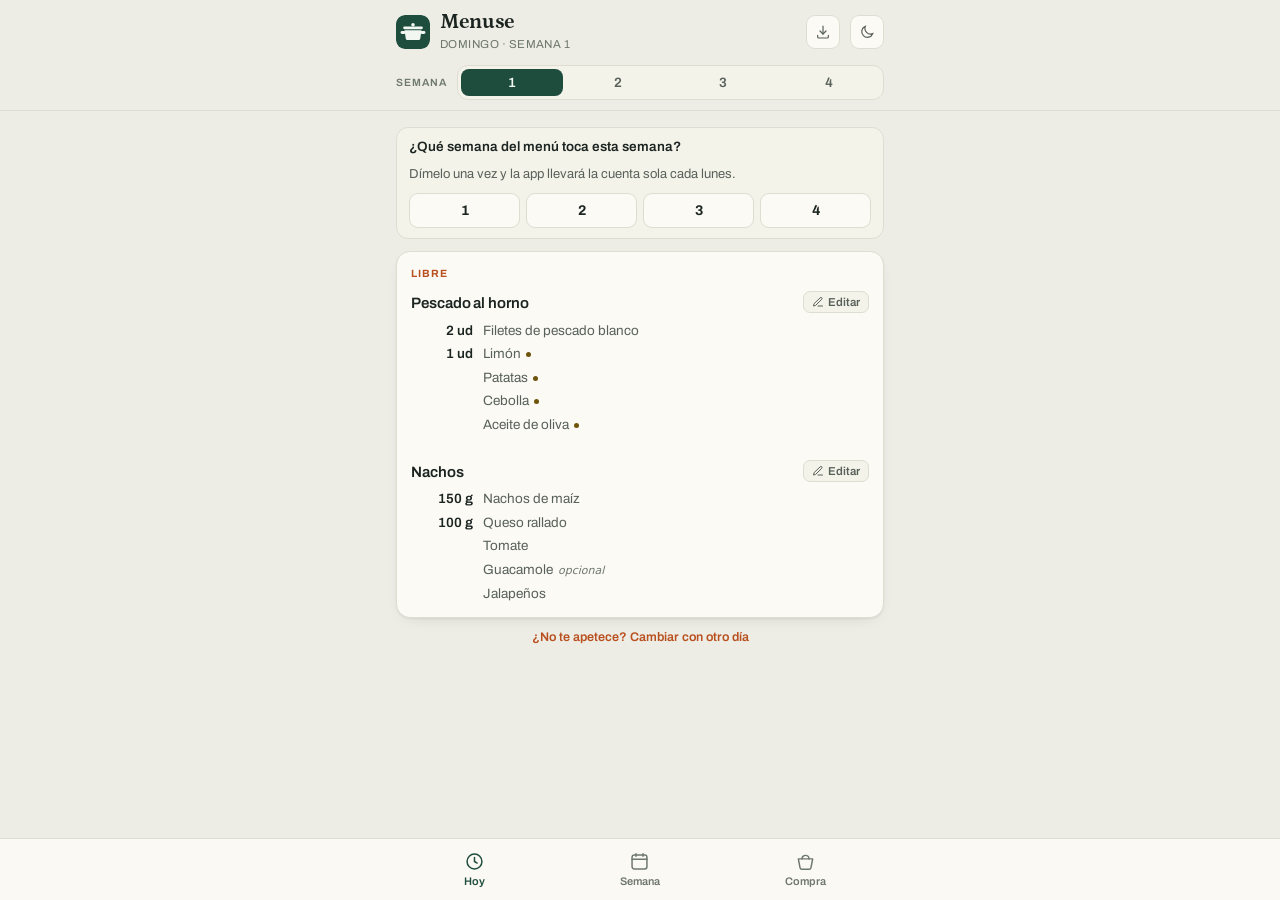
==== commit 88a2af04: "Semana automática, intercambiar días y más" ====
--- a/index.html
+++ b/index.html
@@ -107,6 +107,18 @@
   padding:6px 0;border-radius:8px;transition:background .16s ease,color .16s ease;
 }
 .seg button[aria-pressed="true"]{background:var(--brand);color:var(--brand-on);}
+/* la semana que toca de verdad lleva un puntito debajo */
+.seg button{position:relative;}
+.seg button.now::after{
+  content:"";position:absolute;left:50%;bottom:2px;width:4px;height:4px;margin-left:-2px;
+  border-radius:50%;background:var(--accent);
+}
+.seg button.now[aria-pressed="true"]::after{background:var(--brand-on);}
+.hbtn{position:relative;}
+.hbtn.nudge::after{
+  content:"";position:absolute;top:-3px;right:-3px;width:9px;height:9px;border-radius:50%;
+  background:var(--accent);border:2px solid var(--paper);
+}
 
 .view{padding-top:16px;}
 .view[hidden]{display:none!important;}
@@ -130,6 +142,43 @@
   font-size:12.5px;color:var(--ink-soft);
 }
 .offline svg{width:16px;height:16px;flex:0 0 auto;}
+
+/* avisos suaves (semana en curso, fin de semana, copia) */
+.note{
+  display:flex;gap:10px;align-items:center;flex-wrap:wrap;
+  background:var(--card-2);border:1px solid var(--line);
+  border-radius:12px;padding:10px 12px;margin-bottom:12px;
+  font-size:13px;color:var(--ink-soft);line-height:1.4;
+}
+.note > span{flex:1;min-width:0;}
+.note b{color:var(--ink);font-weight:600;}
+.note .linkbtn{flex:0 0 auto;}
+.note-q{display:block;font-weight:600;color:var(--ink);margin-bottom:8px;font-size:13.5px;}
+.pick4{display:flex;gap:6px;width:100%;}
+.pick4 button{
+  flex:1;border:1px solid var(--line);background:var(--card);color:var(--ink);
+  border-radius:9px;padding:9px 0;font-weight:700;font-size:14px;font-variant-numeric:tabular-nums;
+}
+.pick4 button[aria-pressed="true"]{background:var(--brand);color:var(--brand-on);border-color:var(--brand);}
+.foot-links{display:flex;flex-direction:column;align-items:center;gap:2px;margin:4px 0 8px;}
+.swap-note{font-size:10.5px;color:var(--ink-faint);font-weight:500;letter-spacing:0;text-transform:none;margin-left:6px;}
+
+/* personas */
+.stepper{display:flex;align-items:center;gap:6px;flex:0 0 auto;}
+.stepper button{
+  width:28px;height:28px;border-radius:8px;border:1px solid var(--line);
+  background:var(--card-2);color:var(--ink);font-size:16px;font-weight:600;line-height:1;padding:0;
+}
+.stepper button[disabled]{opacity:.35;cursor:default;}
+.stepper output{min-width:18px;text-align:center;font-weight:700;color:var(--ink);font-variant-numeric:tabular-nums;}
+
+/* elegir con qué día cambiar */
+.chips{display:flex;gap:6px;flex-wrap:wrap;}
+.chips button{
+  border:1px solid var(--line);background:var(--card);color:var(--ink-soft);
+  border-radius:99px;padding:6px 12px;font-size:12.5px;font-weight:600;
+}
+.chips button[aria-pressed="true"]{background:var(--brand);color:var(--brand-on);border-color:var(--brand);}
 
 /* --- Hoy --- */
 .mealcard{
@@ -660,7 +709,13 @@
 const K_WEEK   = "menuCompraApp_w2_";
 const K_THEME  = "menuCompraApp_theme_v1";
 const K_AISLES = "menuCompraApp_aisles_v1";
-const ALL_KEYS = [K_MENU,K_BASICS,K_HIDE,K_THEME,K_AISLES,K_WEEK+"0",K_WEEK+"1",K_WEEK+"2",K_WEEK+"3"];
+const K_START  = "menuCompraApp_cycleStart_v1";   /* lunes en que empezó una Semana 1 */
+const K_PEOPLE = "menuCompraApp_people_v1";       /* para cuántas personas se compra */
+const K_SWAPS  = "menuCompraApp_swaps_v1";        /* cambios de día, sólo para la semana real en curso */
+const K_BACKUP = "menuCompraApp_lastBackup_v1";   /* última vez que se guardó una copia */
+const K_SEEN   = "menuCompraApp_firstSeen_v1";    /* desde cuándo se usa esta versión */
+const K_SNOOZE = "menuCompraApp_backupSnooze_v1"; /* «recuérdamelo luego» */
+const ALL_KEYS = [K_MENU,K_BASICS,K_HIDE,K_THEME,K_AISLES,K_START,K_PEOPLE,K_WEEK+"0",K_WEEK+"1",K_WEEK+"2",K_WEEK+"3"];
 
 function lsGet(k){ try{ return localStorage.getItem(k); }catch(e){ return null; } }
 function lsSet(k,v){ try{ localStorage.setItem(k,v); }catch(e){} }
@@ -706,12 +761,79 @@
 }
 function saveWeekState(w,s){ lsSet(K_WEEK+w, JSON.stringify(s)); }
 
+/* ---------- fechas y semana del ciclo ---------- */
+function dayStart(d){ return new Date(d.getFullYear(),d.getMonth(),d.getDate()); }
+function mondayOf(d){ const x=dayStart(d); x.setDate(x.getDate()-((x.getDay()+6)%7)); return x; }
+function isoDate(d){
+  return d.getFullYear()+"-"+String(d.getMonth()+1).padStart(2,"0")+"-"+String(d.getDate()).padStart(2,"0");
+}
+function parseISO(s){
+  const m=/^(\d{4})-(\d{2})-(\d{2})$/.exec(String(s||""));
+  return m ? new Date(+m[1],+m[2]-1,+m[3]) : null;
+}
+/* Qué semana del menú (0 a 3) toca en una fecha. null si aún no se ha configurado. */
+function cycleWeekOn(date){
+  const start=parseISO(lsGet(K_START));
+  if(!start) return null;
+  const weeks=Math.round((mondayOf(date)-start)/(7*864e5));
+  return ((weeks%4)+4)%4;
+}
+/* «Esta semana toca la w»: guarda el lunes en que habría empezado la Semana 1. */
+function setCurrentWeek(w){
+  const m=mondayOf(new Date());
+  m.setDate(m.getDate()-7*w);
+  lsSet(K_START, isoDate(m));
+}
+
 /* ---------- estado ---------- */
-let week=0;
+let todayKey=isoDate(new Date());
+let todayIdx=(new Date().getDay()+6)%7;
+let curWeek=cycleWeekOn(new Date());     /* la semana que toca de verdad (o null) */
+let week = curWeek==null ? 0 : curWeek;  /* la semana que se está mirando */
 let view="hoy";
+let shopAutoWeek=false;                  /* la compra saltó sola a la semana siguiente */
+let shopDeclined=null;                   /* día en que dijiste «ver la de esta» */
 const openDays=new Set();
-const todayIdx=(new Date().getDay()+6)%7;
 openDays.add(todayIdx);
+
+/* ---------- cambios de día (sólo valen para la semana real en curso) ---------- */
+function loadSwaps(){
+  try{
+    const s=JSON.parse(lsGet(K_SWAPS));
+    if(s && s.monday===isoDate(mondayOf(new Date())) && Array.isArray(s.list)) return s;
+  }catch(e){}
+  return null;
+}
+function swapsFor(w){ const s=loadSwaps(); return (s && s.week===w) ? s.list : []; }
+function saveSwaps(w,list){
+  if(!list.length){ try{ localStorage.removeItem(K_SWAPS); }catch(e){} return; }
+  lsSet(K_SWAPS, JSON.stringify({monday:isoDate(mondayOf(new Date())), week:w, list:list}));
+}
+/* Devuelve la semana tal y como se ve: 7 días, cada uno con sus comidas.
+   Cada comida recuerda de qué día del menú viene (d, mi) para poder editarla. */
+function viewWeek(w){
+  const v=MENU[w].map((day,d)=>day.meals.map((meal,mi)=>({meal,d,mi})));
+  swapsFor(w).forEach(s=>{
+    if(s.meal==null){ const t=v[s.a]; v[s.a]=v[s.b]; v[s.b]=t; return; }
+    const ia=v[s.a].findIndex(r=>r.meal.name===s.meal);
+    const ib=v[s.b].findIndex(r=>r.meal.name===s.meal);
+    if(ia<0 || ib<0) return;
+    const t=v[s.a][ia]; v[s.a][ia]=v[s.b][ib]; v[s.b][ib]=t;
+  });
+  return v;
+}
+
+/* ---------- personas ---------- */
+const BASE_PEOPLE=2; /* el menú está pensado para 2 */
+function people(){ const n=parseInt(lsGet(K_PEOPLE),10); return n>=1 && n<=12 ? n : BASE_PEOPLE; }
+function scaleQty(q,u,f){
+  if(q==null || f===1) return q;
+  const v=q*f;
+  const unit=norm(u||"");
+  if(!unit || /^(ud|uds|unidad|unidades|diente|dientes|lata|latas|paquete|paquetes|bote|botes|pieza|piezas)$/.test(unit)) return Math.ceil(v-1e-9);
+  if(v>=20) return Math.round(v/5)*5;
+  return Math.round(v*10)/10;
+}
 
 function eachDish(fn){
   MENU.forEach((wk,wi)=>wk.forEach((day,di)=>day.meals.forEach((meal,mi)=>
@@ -741,8 +863,8 @@
 
 function buildList(w){
   const map=new Map();
-  MENU[w].forEach((day,dayIdx)=>{
-    day.meals.forEach(meal=>{
+  viewWeek(w).forEach((refs,dayIdx)=>{
+    refs.forEach(({meal})=>{
       meal.dishes.forEach(dish=>{
         dish.ingredients.forEach(i=>{
           const p=parseItem(i.item);
@@ -750,26 +872,51 @@
           const k=norm(p.short);
           let e=map.get(k);
           if(!e){
-            e={key:k,qty:null,unit:null,item:p.short,hint:p.hint,custom:false,allOptional:true,origins:[]};
+            e={key:k,item:p.short,hint:p.hint,custom:false,allOptional:true,origins:[],parts:[],firstUnit:null};
             map.set(k,e);
           }
           if(!e.hint && p.hint) e.hint=p.hint;
           if(!p.optional) e.allOptional=false;
-          if(e.unit==null && i.unit) e.unit=i.unit;
-          if(i.qty!=null && (i.unit||null)===(e.unit||null)) e.qty=(e.qty||0)+i.qty;
+          if(e.firstUnit==null && i.unit) e.firstUnit=i.unit;
+          /* cada unidad suma por separado: 2 ud + 150 g, nada se pierde */
+          if(i.qty!=null){
+            const u=i.unit||null;
+            const part=e.parts.find(x=>norm(x.unit||"")===norm(u||""));
+            if(part) part.qty+=i.qty; else e.parts.push({qty:i.qty,unit:u});
+          }
           e.origins.push({day:dayIdx,meal:meal.name,dish:dish.name,qty:i.qty,unit:i.unit});
         });
       });
     });
   });
-  return [...map.values()];
+  return [...map.values()].map(e=>{
+    const first=e.parts[0];
+    e.qty = first ? first.qty : null;
+    e.unit = first ? first.unit : e.firstUnit;
+    e.extra = e.parts.slice(1);
+    delete e.parts; delete e.firstUnit;
+    return e;
+  });
 }
 function shopItems(w){
   const st=weekState(w);
+  const f=people()/BASE_PEOPLE;
   const base=buildList(w).filter(i=>!st.removed.includes(i.key));
-  base.forEach(i=>{ if(Object.prototype.hasOwnProperty.call(st.overrides,i.key)) i.qty=st.overrides[i.key]; });
-  const custom=(st.custom||[]).map(c=>({...c,custom:true,allOptional:false,hint:null,origins:[]}));
+  base.forEach(i=>{
+    if(Object.prototype.hasOwnProperty.call(st.overrides,i.key)){
+      i.qty=st.overrides[i.key]; i.extra=[]; i.overridden=true; /* la cantidad que pusiste tú manda */
+    }else{
+      i.qty=scaleQty(i.qty,i.unit,f);
+      i.extra=i.extra.map(x=>({qty:scaleQty(x.qty,x.unit,f),unit:x.unit}));
+    }
+  });
+  const custom=(st.custom||[]).map(c=>({...c,custom:true,allOptional:false,hint:null,origins:[],extra:[]}));
   return {st:st, all:base.concat(custom)};
+}
+/* texto de la cantidad total de un producto de la lista */
+function itemQtyText(i){
+  const parts=[qtyText(i.qty,i.unit)].concat((i.extra||[]).map(x=>qtyText(x.qty,x.unit))).filter(Boolean);
+  return parts.join(" + ");
 }
 
 function fmt(n){ return Math.round(n*100)/100; }
@@ -811,12 +958,14 @@
 const snackMsg=document.getElementById("snackMsg");
 const snackUndo=document.getElementById("snackUndo");
 let undoFn=null, snackTimer=null, hideTimer=null;
-function showUndo(msg,fn){
+function showUndo(msg,fn){ showSnack(msg,"Deshacer",fn,6000); }
+/* aviso abajo con un botón; ms=0 lo deja fijo hasta que se toque */
+function showSnack(msg,label,fn,ms){
   clearTimeout(snackTimer); clearTimeout(hideTimer);
-  undoFn=fn; snackMsg.textContent=msg;
+  undoFn=fn; snackMsg.textContent=msg; snackUndo.textContent=label;
   snack.hidden=false;
   requestAnimationFrame(()=>snack.classList.add("on"));
-  snackTimer=setTimeout(hideUndo,6000);
+  if(ms) snackTimer=setTimeout(hideUndo,ms);
 }
 function hideUndo(){
   clearTimeout(snackTimer);
@@ -871,7 +1020,7 @@
   d.appendChild(t);
   return d;
 }
-function dishBlock(dish,dayIdx,mealIdx,dishIdx,withEdit){
+function dishBlock(dish,dayIdx,mealIdx,dishIdx,withEdit,shownDay){
   const d=document.createElement("div");
   d.className="dish";
   const dh=document.createElement("div");
@@ -884,7 +1033,7 @@
     eb.className="icon-btn";
     eb.appendChild(svg(P_PENCIL,"2"));
     eb.appendChild(document.createTextNode("Editar"));
-    eb.addEventListener("click",()=>openDishSheet(dayIdx,mealIdx,dishIdx));
+    eb.addEventListener("click",()=>openDishSheet(dayIdx,mealIdx,dishIdx,shownDay));
     dh.appendChild(eb);
   }
   d.appendChild(dh);
@@ -894,16 +1043,80 @@
   return d;
 }
 
+/* nombre de la comida, con «de martes» si viene cambiada de otro día */
+function mealNameEl(ref,shownDay){
+  const mn=document.createElement("span");
+  mn.className="meal-name"; mn.textContent=ref.meal.name;
+  if(ref.d!==shownDay){
+    const s=document.createElement("span");
+    s.className="swap-note"; s.textContent="· cambiado del "+DAYS[ref.d].full.toLowerCase();
+    mn.appendChild(s);
+  }
+  return mn;
+}
+function linkBtn(text,fn){
+  const b=document.createElement("button");
+  b.className="linkbtn"; b.textContent=text;
+  b.addEventListener("click",fn);
+  return b;
+}
+/* elegir 1-2-3-4; marca la actual */
+function pick4(current,onPick){
+  const row=document.createElement("div");
+  row.className="pick4";
+  for(let w=0;w<4;w++){
+    const b=document.createElement("button");
+    b.textContent=String(w+1);
+    b.setAttribute("aria-label","Semana "+(w+1));
+    b.setAttribute("aria-pressed", w===current?"true":"false");
+    b.addEventListener("click",()=>onPick(w));
+    row.appendChild(b);
+  }
+  return row;
+}
+function applyCurrentWeek(w){
+  setCurrentWeek(w);
+  curWeek=w; week=w; shopAutoWeek=false;
+  renderWeeks(); render();
+}
+
 /* ---------- vista: Hoy ---------- */
 function renderHoy(){
   const host=document.getElementById("viewHoy");
   host.textContent="";
-  const day=MENU[week][todayIdx];
-
-  /* avisos de mañana */
-  const tomorrowIdx=(todayIdx+1)%7;
+  const vw=viewWeek(week);
+  const refs=vw[todayIdx];
+
+  /* primera vez: preguntar qué semana toca */
+  if(curWeek==null){
+    const n=document.createElement("div");
+    n.className="note";
+    const q=document.createElement("span");
+    q.className="note-q";
+    q.textContent="¿Qué semana del menú toca esta semana?";
+    const s=document.createElement("span");
+    s.style.flexBasis="100%";
+    s.append(q, document.createTextNode("Dímelo una vez y la app llevará la cuenta sola cada lunes."));
+    n.append(s, pick4(null, applyCurrentWeek));
+    host.appendChild(n);
+  }else if(week!==curWeek){
+    const n=document.createElement("div");
+    n.className="note";
+    const s=document.createElement("span");
+    s.append("Estás mirando la ");
+    const b1=document.createElement("b"); b1.textContent="semana "+(week+1);
+    s.append(b1,". Esta semana toca la "+(curWeek+1)+".");
+    n.append(s, linkBtn("Volver",()=>{ week=curWeek; shopAutoWeek=false; renderWeeks(); render(); }));
+    host.appendChild(n);
+  }
+
+  const bn=backupNote();
+  if(bn) host.appendChild(bn);
+
+  /* avisos de mañana (el domingo, mañana ya es la semana siguiente) */
+  const tomorrowRefs = todayIdx===6 ? viewWeek((week+1)%4)[0] : vw[todayIdx+1];
   const warn=[];
-  MENU[week][tomorrowIdx].meals.forEach(m=>m.dishes.forEach(d=>{
+  tomorrowRefs.forEach(r=>r.meal.dishes.forEach(d=>{
     if(d.prep && String(d.prep).trim() && d.prepWarn!==false) warn.push({dish:d.name,prep:d.prep});
   }));
   if(warn.length){
@@ -927,12 +1140,11 @@
     host.appendChild(b);
   }
 
-  day.meals.forEach((meal,mealIdx)=>{
+  refs.forEach(ref=>{
+    const meal=ref.meal;
     const card=document.createElement("div");
     card.className="mealcard"+(todayIdx>=5?" wknd":"");
-    const mn=document.createElement("span");
-    mn.className="meal-name"; mn.textContent=meal.name;
-    card.appendChild(mn);
+    card.appendChild(mealNameEl(ref,todayIdx));
     const list=document.createElement("div");
     list.className="dishes";
     if(!meal.dishes.length){
@@ -942,11 +1154,17 @@
       list.appendChild(e);
     }
     meal.dishes.forEach((dish,dishIdx)=>{
-      list.appendChild(dishBlock(dish,todayIdx,mealIdx,dishIdx,true));
+      list.appendChild(dishBlock(dish,ref.d,ref.mi,dishIdx,true,todayIdx));
     });
     card.appendChild(list);
     host.appendChild(card);
   });
+
+  const foot=document.createElement("div");
+  foot.className="foot-links";
+  foot.appendChild(linkBtn("¿No te apetece? Cambiar con otro día",()=>openSwapSheet(todayIdx)));
+  if(curWeek!=null) foot.appendChild(linkBtn("Cambiar la semana en curso",openWeekSheet));
+  host.appendChild(foot);
 }
 
 /* ---------- vista: Semana ---------- */
@@ -964,7 +1182,7 @@
   sb.addEventListener("click",openSearchSheet);
   host.appendChild(sb);
 
-  MENU[week].forEach((day,dayIdx)=>{
+  viewWeek(week).forEach((refs,dayIdx)=>{
     const art=document.createElement("article");
     art.className="day"+(openDays.has(dayIdx)?" open":"")+(dayIdx>=5?" wknd":"");
 
@@ -988,7 +1206,7 @@
     meta.appendChild(nm);
     const sum=document.createElement("span");
     sum.className="sum";
-    day.meals.forEach(meal=>{
+    refs.forEach(({meal})=>{
       const k=document.createElement("span");
       k.className="sum-k"; k.textContent=meal.name;
       const v=document.createElement("span");
@@ -1016,18 +1234,18 @@
     const pad=document.createElement("div");
     pad.className="day-body-pad";
 
-    day.meals.forEach((meal,mealIdx)=>{
+    refs.forEach(ref=>{
+      const meal=ref.meal;
       const sec=document.createElement("div");
       sec.className="meal";
       const mh=document.createElement("div");
       mh.className="meal-head";
-      const mn=document.createElement("span");
-      mn.className="meal-name"; mn.textContent=meal.name;
+      const mn=mealNameEl(ref,dayIdx);
       const mr=document.createElement("span"); mr.className="meal-rule";
       mh.append(mn,mr);
       sec.appendChild(mh);
       meal.dishes.forEach((dish,dishIdx)=>{
-        sec.appendChild(dishBlock(dish,dayIdx,mealIdx,dishIdx,true));
+        sec.appendChild(dishBlock(dish,ref.d,ref.mi,dishIdx,true,dayIdx));
       });
       const add=document.createElement("button");
       add.className="add-dish";
@@ -1035,11 +1253,15 @@
       add.addEventListener("click",()=>{
         meal.dishes.push({name:"Nuevo plato",ingredients:[]});
         saveMenu(); openDays.add(dayIdx); renderSemana();
-        openDishSheet(dayIdx,mealIdx,meal.dishes.length-1);
+        openDishSheet(ref.d,ref.mi,meal.dishes.length-1,dayIdx);
       });
       sec.appendChild(add);
       pad.appendChild(sec);
     });
+    const sl=document.createElement("div");
+    sl.className="foot-links"; sl.style.margin="10px 0 0";
+    sl.appendChild(linkBtn("Cambiar con otro día",()=>openSwapSheet(dayIdx)));
+    pad.appendChild(sl);
 
     bin.appendChild(pad);
     body.appendChild(bin);
@@ -1062,6 +1284,19 @@
     t.textContent="Sin conexión — la lista sigue aquí";
     off.appendChild(t);
     host.appendChild(off);
+  }
+
+  if(shopAutoWeek){
+    const n=document.createElement("div");
+    n.className="note";
+    const s=document.createElement("span");
+    s.append("Es fin de semana, así que te enseño la compra de la ");
+    const b1=document.createElement("b"); b1.textContent="semana que viene ("+(week+1)+")";
+    s.append(b1,".");
+    n.append(s, linkBtn("Ver la de esta",()=>{
+      shopAutoWeek=false; shopDeclined=todayKey; week=curWeek; renderWeeks(); render();
+    }));
+    host.appendChild(n);
   }
 
   const hide = lsGet(K_HIDE)==="1";
@@ -1104,6 +1339,27 @@
   sw.addEventListener("click",()=>{ lsSet(K_HIDE, hide?"0":"1"); renderShop(); });
   srow.append(slab,sw);
 
+  /* para cuántas personas */
+  const prow=document.createElement("div");
+  prow.className="switchrow";
+  const plab=document.createElement("span");
+  const n=people();
+  plab.textContent = n===BASE_PEOPLE ? "Cantidades para "+n+" personas" : "Cantidades para "+n+" personas (el menú es para "+BASE_PEOPLE+")";
+  const step=document.createElement("div");
+  step.className="stepper";
+  const minus=document.createElement("button");
+  minus.textContent="−"; minus.setAttribute("aria-label","Una persona menos");
+  if(n<=1) minus.disabled=true;
+  minus.addEventListener("click",()=>{ lsSet(K_PEOPLE,String(n-1)); renderShop(); });
+  const out=document.createElement("output");
+  out.textContent=String(n);
+  const plus=document.createElement("button");
+  plus.textContent="+"; plus.setAttribute("aria-label","Una persona más");
+  if(n>=12) plus.disabled=true;
+  plus.addEventListener("click",()=>{ lsSet(K_PEOPLE,String(n+1)); renderShop(); });
+  step.append(minus,out,plus);
+  prow.append(plab,step);
+
   const tools=document.createElement("div");
   tools.className="toolrow";
   const shareB=document.createElement("button");
@@ -1118,7 +1374,7 @@
   sortB.addEventListener("click",openAisleSheet);
   tools.append(shareB,sortB);
 
-  card.append(top,bar,srow,tools);
+  card.append(top,bar,srow,prow,tools);
   host.appendChild(card);
 
   if(!shown.length){
@@ -1165,7 +1421,7 @@
       const t=document.createElement("span"); t.className="tag basic"; t.textContent="básico"; tags.appendChild(t);
     }
     const q=document.createElement("span");
-    q.className="row-qty"; q.textContent=qtyText(i.qty,i.unit);
+    q.className="row-qty"; q.textContent=itemQtyText(i);
     const ch=document.createElement("span");
     ch.className="row-chev";
     ch.appendChild(svg(P_RIGHT,"2.2"));
@@ -1346,7 +1602,10 @@
     if(!item.custom){
       const note=document.createElement("p");
       note.className="hintline";
-      note.textContent="Suma de todas las comidas de la semana. Puedes ajustarla.";
+      let t="Suma de todas las comidas de la semana. Puedes ajustarla.";
+      if(item.extra && item.extra.length) t+=" Viene en unidades distintas ("+itemQtyText(item)+"): si la cambias, se queda sólo la tuya.";
+      if(!item.overridden && people()!==BASE_PEOPLE) t+=" Ya está calculada para "+people()+" personas.";
+      note.textContent=t;
       qb.appendChild(note);
     }
     host.appendChild(qb);
@@ -1409,12 +1668,13 @@
 }
 
 /* --- editor de plato --- */
-function openDishSheet(dayIdx,mealIdx,dishIdx){
+function openDishSheet(dayIdx,mealIdx,dishIdx,shownDay){
   openSheet(host=>{
     const meal=MENU[week][dayIdx].meals[mealIdx];
     const dish=meal && meal.dishes[dishIdx];
     if(!dish){ closeSheet(); return; }
-    sheetHeader(host,"Editar plato",DAYS[dayIdx].full+" · "+meal.name+" · Semana "+(week+1));
+    const sd = shownDay==null ? dayIdx : shownDay;
+    sheetHeader(host,"Editar plato",DAYS[sd].full+" · "+meal.name+" · Semana "+(week+1));
 
     const nb=blockEl("Nombre del plato");
     const ni=document.createElement("input");
@@ -1745,7 +2005,7 @@
     if(!part.length) return;
     lines.push(sectionLabel(secId).toUpperCase());
     part.forEach(i=>{
-      const q=qtyText(i.qty,i.unit);
+      const q=itemQtyText(i);
       lines.push("- "+cap(i.item)+(q?" — "+q:""));
     });
     lines.push("");
@@ -1754,7 +2014,7 @@
   if(opt.length){
     lines.push("OPCIONALES");
     opt.forEach(i=>{
-      const q=qtyText(i.qty,i.unit);
+      const q=itemQtyText(i);
       lines.push("- "+cap(i.item)+(q?" — "+q:""));
     });
     lines.push("");
@@ -1820,6 +2080,39 @@
 }
 
 /* --- copia de seguridad --- */
+const DAY_MS=864e5;
+function markBackup(){ lsSet(K_BACKUP,String(Date.now())); updateNudge(); if(view==="hoy") renderHoy(); }
+/* ¿hay algo tuyo que merezca copia? (cambios en el menú, la lista, pasillos…) */
+function hasOwnData(){
+  return [K_MENU,K_BASICS,K_AISLES,K_WEEK+"0",K_WEEK+"1",K_WEEK+"2",K_WEEK+"3"].some(k=>lsGet(k)!=null);
+}
+function backupDue(){
+  if(!hasOwnData()) return false;
+  const now=Date.now();
+  if(lsGet(K_SEEN)==null) lsSet(K_SEEN,String(now));
+  const snooze=parseInt(lsGet(K_SNOOZE),10);
+  if(snooze && now<snooze) return false;
+  const last=parseInt(lsGet(K_BACKUP),10) || parseInt(lsGet(K_SEEN),10) || now;
+  return now-last > 30*DAY_MS;
+}
+function updateNudge(){ document.getElementById("dataBtn").classList.toggle("nudge", backupDue()); }
+function backupNote(){
+  if(!backupDue()) return null;
+  const n=document.createElement("div");
+  n.className="note";
+  const s=document.createElement("span");
+  const last=parseInt(lsGet(K_BACKUP),10);
+  s.textContent = last ? "Hace más de un mes que no guardas una copia de tu menú."
+                       : "Aún no has guardado ninguna copia de tu menú.";
+  const acts=document.createElement("span");
+  acts.style.flex="0 0 auto"; acts.style.display="flex"; acts.style.gap="10px";
+  acts.append(
+    linkBtn("Guardar",openDataSheet),
+    linkBtn("Luego",()=>{ lsSet(K_SNOOZE,String(Date.now()+7*DAY_MS)); updateNudge(); renderHoy(); })
+  );
+  n.append(s,acts);
+  return n;
+}
 function collectData(){
   const out={app:"menuse",version:1,exported:new Date().toISOString(),data:{}};
   ALL_KEYS.forEach(k=>{ const v=lsGet(k); if(v!=null) out.data[k]=v; });
@@ -1843,6 +2136,7 @@
       let ok=false;
       try{ ok=document.execCommand("copy"); }catch(e){}
       if(!ok && navigator.clipboard){ navigator.clipboard.writeText(json).catch(()=>{}); ok=true; }
+      if(ok) markBackup();
       copyBtn.textContent = ok ? "Copiado" : "Selecciona y copia";
       setTimeout(()=>{copyBtn.textContent="Copiar";},2000);
     });
@@ -1856,6 +2150,7 @@
         a.href=url;
         a.download="menuse-"+new Date().toISOString().slice(0,10)+".json";
         document.body.appendChild(a); a.click();
+        markBackup();
         setTimeout(()=>{ URL.revokeObjectURL(url); a.remove(); },500);
       }catch(e){
         dlBtn.textContent="Usa Copiar";
@@ -1928,6 +2223,118 @@
   });
 }
 
+/* --- semana en curso --- */
+function openWeekSheet(){
+  openSheet(host=>{
+    sheetHeader(host,"Semana en curso","Qué semana del menú toca esta semana");
+    const b=blockEl("Esta semana toca la");
+    b.appendChild(pick4(curWeek, w=>{
+      const before=lsGet(K_START);
+      applyCurrentWeek(w); closeSheet();
+      showUndo("Ahora toca la semana "+(w+1), ()=>{
+        if(before) lsSet(K_START,before);
+        curWeek=cycleWeekOn(new Date()); week=curWeek==null?0:curWeek;
+        renderWeeks(); render();
+      });
+    }));
+    const h=document.createElement("p");
+    h.className="hintline";
+    h.textContent="Cada lunes pasa sola a la siguiente, y después de la 4 vuelve a la 1. Los números de arriba siguen sirviendo para mirar otras semanas.";
+    b.appendChild(h);
+    host.appendChild(b);
+  });
+}
+
+/* --- cambiar con otro día --- */
+function openSwapSheet(dayIdx){
+  openSheet(host=>{
+    const vw=viewWeek(week);
+    const names=vw[dayIdx].map(r=>r.meal.name);
+    let what=null; /* null = todo el día */
+    sheetHeader(host,"Cambiar el "+DAYS[dayIdx].full.toLowerCase(),"Semana "+(week+1)+" · sólo para esta semana");
+
+    const wb=blockEl("Qué quieres cambiar");
+    const chips=document.createElement("div");
+    chips.className="chips";
+    wb.appendChild(chips);
+    host.appendChild(wb);
+
+    const lb=blockEl("Con qué día");
+    const list=document.createElement("div");
+    list.className="rows";
+    lb.appendChild(list);
+    const h=document.createElement("p");
+    h.className="hintline";
+    h.textContent="El lunes que viene el menú vuelve a estar como siempre. La lista de la compra no cambia, porque los platos siguen siendo de la misma semana. Para cambiarlo para siempre, edita los platos.";
+    lb.appendChild(h);
+    host.appendChild(lb);
+
+    function draw(){
+      chips.textContent="";
+      [null].concat(names.length>1 ? names : []).forEach(n=>{
+        const c=document.createElement("button");
+        c.textContent = n==null ? "Todo el día" : "Sólo "+n.toLowerCase();
+        c.setAttribute("aria-pressed", n===what?"true":"false");
+        c.addEventListener("click",()=>{ what=n; draw(); });
+        chips.appendChild(c);
+      });
+      list.textContent="";
+      let count=0;
+      for(let d=0;d<7;d++){
+        if(d===dayIdx) continue;
+        const refs = what==null ? vw[d] : vw[d].filter(r=>r.meal.name===what);
+        if(!refs.length) continue;
+        count++;
+        const b=document.createElement("button");
+        b.className="hit";
+        const txt=document.createElement("span");
+        txt.style.flex="1"; txt.style.minWidth="0";
+        const meta=document.createElement("span");
+        meta.className="hit-meta"; meta.textContent=DAYS[d].full+(d===todayIdx?" · hoy":"");
+        txt.appendChild(meta);
+        refs.forEach(r=>{
+          const nm=document.createElement("span");
+          nm.className="hit-name";
+          nm.style.fontWeight="500"; nm.style.fontSize="13.5px";
+          nm.textContent=(what==null ? r.meal.name+": " : "")+(r.meal.dishes.map(x=>x.name).join(", ")||"—");
+          txt.appendChild(nm);
+        });
+        b.append(txt, svg(P_RIGHT,"2.2"));
+        b.addEventListener("click",()=>{
+          const before=swapsFor(week).slice();
+          saveSwaps(week, before.concat([{a:dayIdx,b:d,meal:what}]));
+          closeSheet(); render();
+          showUndo((what==null?"Días":what)+" cambiados: "+DAYS[dayIdx].full.toLowerCase()+" ↔ "+DAYS[d].full.toLowerCase(), ()=>{
+            saveSwaps(week,before); render();
+          });
+        });
+        list.appendChild(b);
+      }
+      if(!count){
+        const p=document.createElement("p");
+        p.className="hintline"; p.style.margin="10px 12px";
+        p.textContent="Ningún otro día tiene "+String(what).toLowerCase()+".";
+        list.appendChild(p);
+      }
+    }
+    draw();
+
+    if(swapsFor(week).length){
+      const acts=document.createElement("div");
+      acts.className="sheet-actions";
+      const rst=document.createElement("button");
+      rst.className="textdanger"; rst.textContent="Dejar la semana como estaba";
+      rst.addEventListener("click",()=>{
+        const before=swapsFor(week).slice();
+        saveSwaps(week,[]); closeSheet(); render();
+        showUndo("Semana como estaba", ()=>{ saveSwaps(week,before); render(); });
+      });
+      acts.appendChild(rst);
+      host.appendChild(acts);
+    }
+  });
+}
+
 /* ---------- navegación ---------- */
 function renderWeeks(){
   const seg=document.getElementById("weekSeg");
@@ -1936,8 +2343,9 @@
     const b=document.createElement("button");
     b.textContent=String(w+1);
     b.setAttribute("aria-pressed", w===week?"true":"false");
-    b.setAttribute("aria-label","Semana "+(w+1));
-    b.addEventListener("click",()=>{ week=w; renderWeeks(); render(); });
+    b.setAttribute("aria-label","Semana "+(w+1)+(w===curWeek?" (la de esta semana)":""));
+    if(w===curWeek) b.classList.add("now");
+    b.addEventListener("click",()=>{ week=w; shopAutoWeek=false; renderWeeks(); render(); });
     seg.appendChild(b);
   }
 }
@@ -1952,6 +2360,14 @@
 }
 function setView(v){
   view=v;
+  /* sábado y domingo: la compra enseña ya la semana que viene */
+  if(v==="shop"){
+    if(!shopAutoWeek && curWeek!=null && week===curWeek && todayIdx>=5 && shopDeclined!==todayKey){
+      week=(curWeek+1)%4; shopAutoWeek=true; renderWeeks();
+    }
+  }else if(shopAutoWeek){
+    week=curWeek; shopAutoWeek=false; renderWeeks();
+  }
   document.getElementById("viewHoy").hidden = v!=="hoy";
   document.getElementById("viewSemana").hidden = v!=="semana";
   document.getElementById("viewShop").hidden = v!=="shop";
@@ -1983,14 +2399,43 @@
 window.addEventListener("online", ()=>{ if(view==="shop") renderShop(); });
 window.addEventListener("offline",()=>{ if(view==="shop") renderShop(); });
 
-/* sin conexión */
+/* Si la app se queda abierta en segundo plano y cambia el día, ponerse al día al volver */
+function checkDate(){
+  const k=isoDate(new Date());
+  if(k===todayKey) return;
+  todayKey=k;
+  todayIdx=(new Date().getDay()+6)%7;
+  curWeek=cycleWeekOn(new Date());
+  if(curWeek!=null) week=curWeek;
+  shopAutoWeek=false;
+  openDays.clear(); openDays.add(todayIdx);
+  renderWeeks(); updateNudge(); setView(view);
+}
+document.addEventListener("visibilitychange",()=>{ if(!document.hidden) checkDate(); });
+window.addEventListener("focus",checkDate);
+setInterval(()=>{ if(!document.hidden) checkDate(); },60000);
+
+/* sin conexión + aviso de versión nueva */
+let updateShown=false;
+function showUpdate(){
+  if(updateShown) return;
+  updateShown=true;
+  showSnack("Hay una versión nueva de Menuse","Recargar",()=>location.reload(),0);
+}
 if("serviceWorker" in navigator && location.protocol==="https:"){
+  const hadController=!!navigator.serviceWorker.controller;
+  navigator.serviceWorker.addEventListener("message",e=>{
+    if(e.data && e.data.type==="update") showUpdate();
+  });
+  navigator.serviceWorker.addEventListener("controllerchange",()=>{ if(hadController) showUpdate(); });
   window.addEventListener("load",()=>{
     navigator.serviceWorker.register("sw.js").catch(()=>{});
+    navigator.serviceWorker.ready.then(r=>{ if(r.active) r.active.postMessage({type:"hello"}); }).catch(()=>{});
   });
 }
 
 renderWeeks();
+updateNudge();
 setView("hoy");
 </script>
 </body>
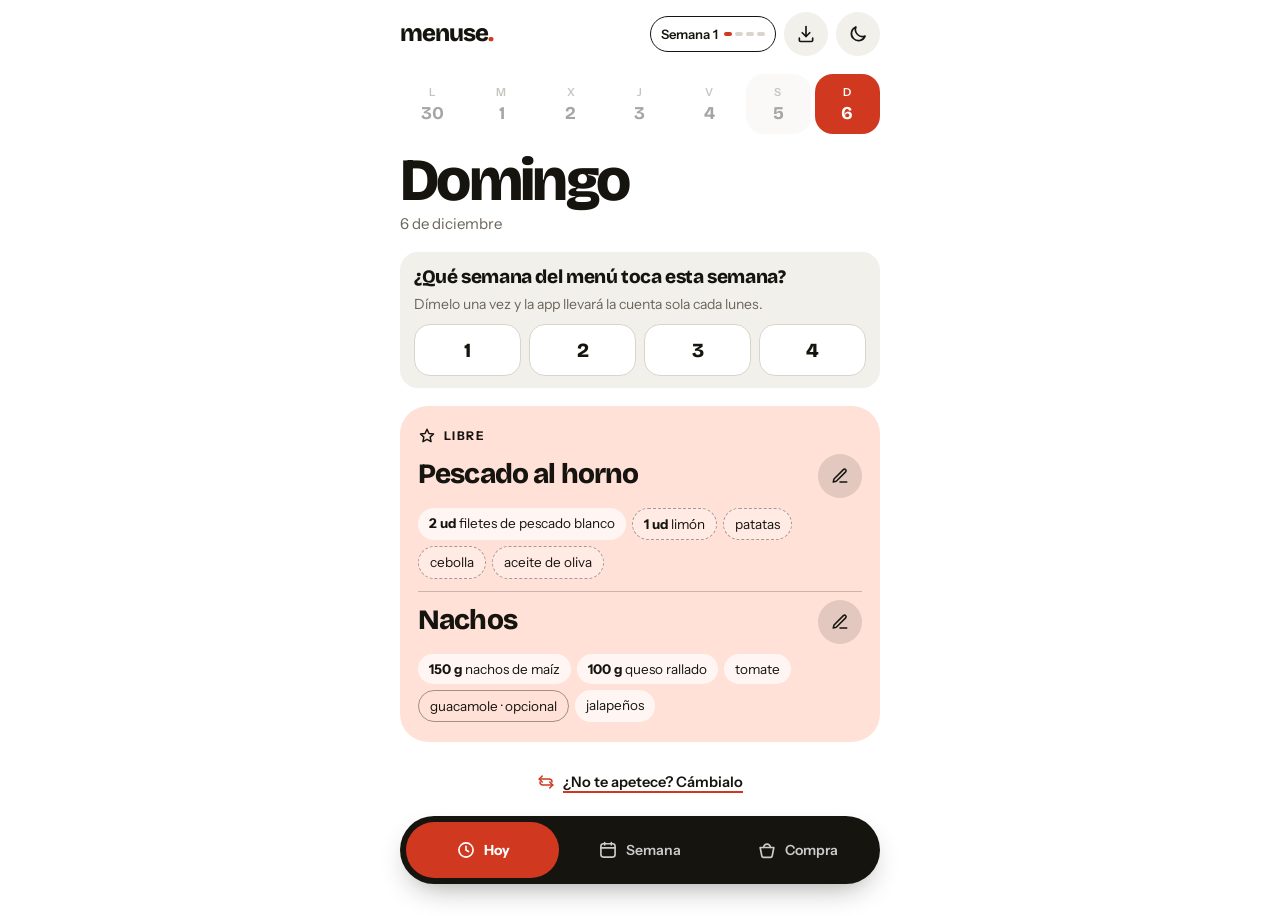
==== commit fb469be6: "cambio estilo" ====
--- a/index.html
+++ b/index.html
@@ -5,7 +5,8 @@
 <meta name="viewport" content="width=device-width, initial-scale=1, viewport-fit=cover">
 <title>Menuse</title>
 <meta name="description" content="Qué comer cada día y la compra de la semana">
-<meta name="theme-color" content="#1F4D3D">
+<meta name="theme-color" content="#FFFFFF" media="(prefers-color-scheme: light)">
+<meta name="theme-color" content="#121110" media="(prefers-color-scheme: dark)">
 <meta name="apple-mobile-web-app-capable" content="yes">
 <meta name="apple-mobile-web-app-status-bar-style" content="black-translucent">
 <meta name="apple-mobile-web-app-title" content="Menuse">
@@ -15,484 +16,26 @@
 <link rel="apple-touch-icon" href="icon-180.png">
 <link rel="preconnect" href="https://fonts.googleapis.com">
 <link rel="preconnect" href="https://fonts.gstatic.com" crossorigin>
-<link rel="stylesheet" href="https://fonts.googleapis.com/css2?family=Petrona:wght@400;500;600;700&family=Archivo:wght@400;500;600;700&display=swap">
-<style>
-:root{
-  color-scheme: light;
-  --paper:#EDEDE5;
-  --card:#FBFAF5;
-  --card-2:#F4F3EA;
-  --ink:#1B2420;
-  --ink-soft:#586159;
-  --ink-faint:#6F786D;
-  --brand:#1F4D3D;
-  --brand-on:#F2F7F2;
-  --brand-tint:#DFE8DF;
-  --accent:#B8501F;
-  --accent-tint:#F5E3D8;
-  --accent-ink:#7A3614;
-  --wheat:#6E540C;
-  --wheat-tint:#EFE6C9;
-  --line:#DEDDD1;
-  --line-strong:#C7C6B6;
-  --danger:#A33A26;
-  --shadow:0 1px 2px rgba(27,36,32,.06), 0 6px 18px -12px rgba(27,36,32,.28);
-  --r:14px;
-  --r-sm:9px;
-  --sans:'Archivo', system-ui, -apple-system, 'Segoe UI', sans-serif;
-  --serif:'Petrona', Georgia, 'Times New Roman', serif;
-}
-@media (prefers-color-scheme: dark){
-  :root:not([data-theme="light"]){
-    color-scheme: dark;
-    --paper:#121611; --card:#1B211B; --card-2:#232A23;
-    --ink:#E9EDE4; --ink-soft:#A6AFA3; --ink-faint:#858E82;
-    --brand:#82BC9E; --brand-on:#0C1A13; --brand-tint:#1E2E25;
-    --accent:#E08A5B; --accent-tint:#33231A; --accent-ink:#F0BC98;
-    --wheat:#D6B74E; --wheat-tint:#332C16;
-    --line:#2B322A; --line-strong:#3C443A; --danger:#E07A62;
-    --shadow:0 1px 2px rgba(0,0,0,.4), 0 6px 18px -12px rgba(0,0,0,.7);
-  }
-}
-:root[data-theme="dark"]{
-  color-scheme: dark;
-  --paper:#121611; --card:#1B211B; --card-2:#232A23;
-  --ink:#E9EDE4; --ink-soft:#A6AFA3; --ink-faint:#858E82;
-  --brand:#82BC9E; --brand-on:#0C1A13; --brand-tint:#1E2E25;
-  --accent:#E08A5B; --accent-tint:#33231A; --accent-ink:#F0BC98;
-  --wheat:#D6B74E; --wheat-tint:#332C16;
-  --line:#2B322A; --line-strong:#3C443A; --danger:#E07A62;
-  --shadow:0 1px 2px rgba(0,0,0,.4), 0 6px 18px -12px rgba(0,0,0,.7);
-}
-
-*{box-sizing:border-box;}
-html,body{margin:0;padding:0;}
-body{
-  background:var(--paper);color:var(--ink);
-  font-family:var(--sans);font-size:15px;line-height:1.45;
-  -webkit-font-smoothing:antialiased;
-  padding-bottom:calc(74px + env(safe-area-inset-bottom, 0px));
-}
-button,input,textarea{font-family:inherit;font-size:inherit;color:inherit;}
-button{cursor:pointer;}
-:focus-visible{outline:2px solid var(--accent);outline-offset:2px;border-radius:4px;}
-.shell{max-width:520px;margin:0 auto;padding:0 16px;}
-
-/* top bar */
-.topbar{
-  position:sticky;top:env(safe-area-inset-top, 0px);z-index:20;
-  background:color-mix(in srgb, var(--paper) 88%, transparent);
-  backdrop-filter:blur(12px);-webkit-backdrop-filter:blur(12px);
-  border-bottom:1px solid var(--line);
-}
-.topbar-in{max-width:520px;margin:0 auto;padding:12px 16px 10px;}
-.brandrow{display:flex;align-items:center;gap:10px;margin-bottom:12px;}
-.mark{width:34px;height:34px;flex:0 0 auto;border-radius:9px;display:block;}
-.wordmark{font-family:var(--serif);font-weight:700;font-size:21px;letter-spacing:-.015em;line-height:1;margin:0;}
-.tagline{font-size:11.5px;color:var(--ink-faint);letter-spacing:.04em;text-transform:uppercase;margin:3px 0 0;}
-.brandtext{flex:1;min-width:0;}
-.hbtn{
-  flex:0 0 auto;width:34px;height:34px;
-  border:1px solid var(--line);background:var(--card);
-  border-radius:9px;color:var(--ink-soft);
-  display:grid;place-items:center;padding:0;
-}
-.hbtn svg{width:16px;height:16px;}
-.weeks{display:flex;align-items:center;gap:10px;}
-.weeks-label{font-size:10.5px;letter-spacing:.09em;text-transform:uppercase;color:var(--ink-faint);font-weight:600;flex:0 0 auto;}
-.seg{display:flex;flex:1;gap:3px;background:var(--card-2);border:1px solid var(--line);border-radius:11px;padding:3px;}
-.seg button{
-  flex:1;border:0;background:transparent;color:var(--ink-soft);
-  font-weight:600;font-size:13.5px;font-variant-numeric:tabular-nums;
-  padding:6px 0;border-radius:8px;transition:background .16s ease,color .16s ease;
-}
-.seg button[aria-pressed="true"]{background:var(--brand);color:var(--brand-on);}
-/* la semana que toca de verdad lleva un puntito debajo */
-.seg button{position:relative;}
-.seg button.now::after{
-  content:"";position:absolute;left:50%;bottom:2px;width:4px;height:4px;margin-left:-2px;
-  border-radius:50%;background:var(--accent);
-}
-.seg button.now[aria-pressed="true"]::after{background:var(--brand-on);}
-.hbtn{position:relative;}
-.hbtn.nudge::after{
-  content:"";position:absolute;top:-3px;right:-3px;width:9px;height:9px;border-radius:50%;
-  background:var(--accent);border:2px solid var(--paper);
-}
-
-.view{padding-top:16px;}
-.view[hidden]{display:none!important;}
-
-/* --- banda de aviso --- */
-.banner{
-  display:flex;gap:10px;align-items:flex-start;
-  background:var(--accent-tint);
-  border:1px solid color-mix(in srgb, var(--accent) 30%, var(--accent-tint));
-  border-radius:12px;padding:11px 13px;margin-bottom:12px;
-}
-.banner svg{width:17px;height:17px;color:var(--accent);flex:0 0 auto;margin-top:1px;}
-.banner-k{font-size:10.5px;font-weight:700;letter-spacing:.1em;text-transform:uppercase;color:var(--accent);}
-.banner-v{font-size:13.5px;color:var(--accent-ink);margin-top:3px;}
-.banner-v em{font-style:normal;font-weight:600;}
-
-.offline{
-  display:flex;gap:9px;align-items:center;
-  background:var(--card-2);border:1px solid var(--line);
-  border-radius:10px;padding:9px 11px;margin-bottom:12px;
-  font-size:12.5px;color:var(--ink-soft);
-}
-.offline svg{width:16px;height:16px;flex:0 0 auto;}
-
-/* avisos suaves (semana en curso, fin de semana, copia) */
-.note{
-  display:flex;gap:10px;align-items:center;flex-wrap:wrap;
-  background:var(--card-2);border:1px solid var(--line);
-  border-radius:12px;padding:10px 12px;margin-bottom:12px;
-  font-size:13px;color:var(--ink-soft);line-height:1.4;
-}
-.note > span{flex:1;min-width:0;}
-.note b{color:var(--ink);font-weight:600;}
-.note .linkbtn{flex:0 0 auto;}
-.note-q{display:block;font-weight:600;color:var(--ink);margin-bottom:8px;font-size:13.5px;}
-.pick4{display:flex;gap:6px;width:100%;}
-.pick4 button{
-  flex:1;border:1px solid var(--line);background:var(--card);color:var(--ink);
-  border-radius:9px;padding:9px 0;font-weight:700;font-size:14px;font-variant-numeric:tabular-nums;
-}
-.pick4 button[aria-pressed="true"]{background:var(--brand);color:var(--brand-on);border-color:var(--brand);}
-.foot-links{display:flex;flex-direction:column;align-items:center;gap:2px;margin:4px 0 8px;}
-.swap-note{font-size:10.5px;color:var(--ink-faint);font-weight:500;letter-spacing:0;text-transform:none;margin-left:6px;}
-
-/* personas */
-.stepper{display:flex;align-items:center;gap:6px;flex:0 0 auto;}
-.stepper button{
-  width:28px;height:28px;border-radius:8px;border:1px solid var(--line);
-  background:var(--card-2);color:var(--ink);font-size:16px;font-weight:600;line-height:1;padding:0;
-}
-.stepper button[disabled]{opacity:.35;cursor:default;}
-.stepper output{min-width:18px;text-align:center;font-weight:700;color:var(--ink);font-variant-numeric:tabular-nums;}
-
-/* elegir con qué día cambiar */
-.chips{display:flex;gap:6px;flex-wrap:wrap;}
-.chips button{
-  border:1px solid var(--line);background:var(--card);color:var(--ink-soft);
-  border-radius:99px;padding:6px 12px;font-size:12.5px;font-weight:600;
-}
-.chips button[aria-pressed="true"]{background:var(--brand);color:var(--brand-on);border-color:var(--brand);}
-
-/* --- Hoy --- */
-.mealcard{
-  background:var(--card);border:1px solid var(--line);
-  border-radius:var(--r);padding:14px;margin-bottom:10px;box-shadow:var(--shadow);
-}
-.mealcard > .meal-name{margin-bottom:10px;display:block;}
-.meal-name{font-size:10.5px;font-weight:700;letter-spacing:.1em;text-transform:uppercase;color:var(--brand);}
-.mealcard.wknd .meal-name{color:var(--accent);}
-.dishes{display:flex;flex-direction:column;gap:14px;}
-
-.dish-head{display:flex;align-items:baseline;gap:8px;margin-bottom:6px;}
-.dish-name{flex:1;font-weight:600;font-size:15px;margin:0;letter-spacing:-.005em;}
-.icon-btn{
-  flex:0 0 auto;border:1px solid var(--line);background:var(--card-2);
-  color:var(--ink-soft);border-radius:7px;padding:4px 8px;
-  font-size:11.5px;font-weight:600;display:flex;align-items:center;gap:4px;
-}
-.icon-btn svg{width:12px;height:12px;}
-.icon-btn:active{background:var(--line);}
-.prep{
-  display:flex;gap:7px;align-items:flex-start;
-  margin-top:7px;font-size:12.5px;color:var(--ink-soft);
-}
-.prep svg{width:13px;height:13px;color:var(--accent);flex:0 0 auto;margin-top:2px;}
-
-.ings{list-style:none;margin:0;padding:0;display:grid;gap:4px;}
-.ing{display:grid;grid-template-columns:62px minmax(0,1fr);gap:10px;align-items:baseline;font-size:13.5px;}
-.ing .q{color:var(--ink);font-weight:600;font-variant-numeric:tabular-nums;text-align:right;white-space:nowrap;}
-.ing .n{color:var(--ink-soft);min-width:0;}
-.ing .h{display:block;font-size:11.5px;color:var(--ink-faint);margin-top:1px;}
-.opt-mark{color:var(--ink-faint);font-size:11px;font-style:italic;margin-left:5px;}
-.dot{display:inline-block;width:5px;height:5px;border-radius:50%;background:var(--wheat);margin-left:5px;vertical-align:middle;}
-
-/* --- Semana --- */
-.searchbar{
-  width:100%;display:flex;align-items:center;gap:9px;
-  border:1px solid var(--line);background:var(--card);
-  border-radius:11px;padding:11px 12px;margin-bottom:12px;
-  color:var(--ink-faint);font-size:14px;text-align:left;
-  box-shadow:var(--shadow);
-}
-.searchbar svg{width:17px;height:17px;flex:0 0 auto;}
-
-.day{
-  background:var(--card);border:1px solid var(--line);
-  border-radius:var(--r);margin-bottom:9px;overflow:hidden;box-shadow:var(--shadow);
-}
-.day-head{
-  width:100%;display:flex;align-items:flex-start;gap:11px;
-  padding:12px 13px;background:transparent;border:0;text-align:left;
-}
-.chip{
-  flex:0 0 auto;width:28px;height:28px;border-radius:50%;
-  display:grid;place-items:center;background:var(--brand-tint);color:var(--brand);
-  font-family:var(--serif);font-weight:700;font-size:13.5px;line-height:1;margin-top:1px;
-}
-.day.wknd .chip{background:var(--accent-tint);color:var(--accent);}
-.day-meta{flex:1;min-width:0;display:block;}
-.day-name{font-family:var(--serif);font-weight:600;font-size:16.5px;line-height:1.15;display:flex;align-items:center;gap:7px;}
-.today-tag{
-  font-family:var(--sans);font-size:9.5px;font-weight:700;letter-spacing:.08em;
-  text-transform:uppercase;color:var(--accent);background:var(--accent-tint);
-  padding:2px 6px;border-radius:5px;
-}
-.sum{display:grid;grid-template-columns:auto minmax(0,1fr);gap:3px 7px;margin-top:4px;}
-.sum-k{font-size:9.5px;font-weight:700;letter-spacing:.07em;text-transform:uppercase;color:var(--ink-faint);padding-top:2px;}
-.sum-v{font-size:12.5px;color:var(--ink-soft);overflow:hidden;text-overflow:ellipsis;white-space:nowrap;min-width:0;}
-.chev{flex:0 0 auto;width:18px;height:18px;color:var(--ink-faint);transition:transform .26s cubic-bezier(.4,0,.2,1);margin-top:5px;}
-.day.open .chev{transform:rotate(180deg);}
-.day-body{display:grid;grid-template-rows:0fr;transition:grid-template-rows .28s cubic-bezier(.4,0,.2,1);}
-.day.open .day-body{grid-template-rows:1fr;}
-.day-body-in{overflow:hidden;min-height:0;}
-.day-body-pad{padding:2px 13px 13px;}
-.meal{border-top:1px solid var(--line);padding-top:11px;margin-top:11px;}
-.meal:first-child{border-top:0;margin-top:2px;padding-top:2px;}
-.meal-head{display:flex;align-items:center;gap:9px;margin-bottom:9px;}
-.meal-rule{flex:1;height:1px;background:var(--line);}
-.day.wknd .meal-name{color:var(--accent);}
-.dish{margin-bottom:11px;}
-.dish:last-of-type{margin-bottom:0;}
-.add-dish{
-  width:100%;margin-top:10px;padding:8px;
-  border:1px dashed var(--line-strong);border-radius:var(--r-sm);
-  background:transparent;color:var(--ink-soft);font-size:12.5px;font-weight:600;
-}
-.add-dish:active{background:var(--card-2);}
-
-/* --- Compra --- */
-.progress-card{
-  background:var(--card);border:1px solid var(--line);
-  border-radius:var(--r);padding:14px;margin-bottom:12px;box-shadow:var(--shadow);
-}
-.progress-top{display:flex;align-items:baseline;justify-content:space-between;gap:10px;margin-bottom:10px;}
-.progress-num{font-family:var(--serif);font-size:24px;font-weight:700;line-height:1;font-variant-numeric:tabular-nums;}
-.progress-num span{font-size:14px;color:var(--ink-faint);font-weight:500;}
-.linkbtn{border:0;background:transparent;color:var(--accent);font-size:12.5px;font-weight:600;padding:2px;}
-.bar{height:5px;background:var(--card-2);border-radius:99px;overflow:hidden;border:1px solid var(--line);}
-.bar i{display:block;height:100%;background:var(--brand);transition:width .3s ease;}
-.switchrow{
-  display:flex;align-items:center;justify-content:space-between;gap:10px;
-  margin-top:12px;padding-top:11px;border-top:1px solid var(--line);
-  font-size:12.5px;color:var(--ink-soft);
-}
-.switch{
-  flex:0 0 auto;width:40px;height:23px;border-radius:99px;
-  border:1px solid var(--line-strong);background:var(--card-2);
-  padding:2px;display:flex;align-items:center;
-  transition:background .18s ease,border-color .18s ease;
-}
-.switch i{display:block;width:17px;height:17px;border-radius:50%;background:var(--ink-faint);transition:transform .18s ease,background .18s ease;}
-.switch[aria-checked="true"]{background:var(--brand);border-color:var(--brand);}
-.switch[aria-checked="true"] i{transform:translateX(17px);background:var(--brand-on);}
-.toolrow{display:flex;gap:8px;margin-top:11px;padding-top:11px;border-top:1px solid var(--line);}
-.tool{
-  flex:1;display:flex;align-items:center;justify-content:center;gap:6px;
-  border:1px solid var(--line);background:var(--card-2);color:var(--ink);
-  border-radius:var(--r-sm);padding:8px;font-size:12.5px;font-weight:600;
-}
-.tool svg{width:14px;height:14px;}
-
-.sec{margin-bottom:16px;}
-.sec.optionals{opacity:.82;}
-.sec-head{display:flex;align-items:baseline;gap:8px;padding:0 2px 7px;}
-.sec-title{font-size:11px;font-weight:700;letter-spacing:.09em;text-transform:uppercase;color:var(--ink-soft);}
-.sec-count{font-size:11px;color:var(--ink-faint);font-variant-numeric:tabular-nums;}
-.sec-rule{flex:1;height:1px;background:var(--line);}
-.rows{background:var(--card);border:1px solid var(--line);border-radius:var(--r);overflow:hidden;box-shadow:var(--shadow);}
-.row{display:flex;align-items:center;gap:10px;padding:10px 12px;border-top:1px solid var(--line);}
-.row:first-child{border-top:0;}
-.tick{
-  flex:0 0 auto;width:23px;height:23px;border-radius:50%;
-  border:1.5px solid var(--line-strong);background:transparent;
-  display:grid;place-items:center;padding:0;
-  transition:background .14s ease,border-color .14s ease;
-}
-.tick svg{width:13px;height:13px;color:var(--brand-on);opacity:0;}
-.tick[aria-pressed="true"]{background:var(--brand);border-color:var(--brand);}
-.tick[aria-pressed="true"] svg{opacity:1;}
-.row-main{
-  flex:1;min-width:0;display:grid;
-  grid-template-columns:minmax(0,1fr) auto minmax(70px,auto) 14px;
-  gap:8px;align-items:center;background:transparent;border:0;padding:0;text-align:left;
-}
-.row-text{min-width:0;}
-.row-name{display:block;font-size:14px;line-height:1.25;overflow:hidden;text-overflow:ellipsis;white-space:nowrap;}
-.row-hint{display:block;font-size:11.5px;line-height:1.3;color:var(--ink-faint);overflow:hidden;text-overflow:ellipsis;white-space:nowrap;margin-top:1px;}
-.row.done .row-name{color:var(--ink-faint);text-decoration:line-through;}
-.row-tags{display:flex;gap:4px;}
-.row-qty{text-align:right;font-size:13px;font-weight:600;font-variant-numeric:tabular-nums;color:var(--ink-soft);white-space:nowrap;}
-.row.done .row-qty{color:var(--ink-faint);}
-.row-chev{width:14px;height:14px;color:var(--ink-faint);}
-.tag{font-size:9.5px;font-weight:700;letter-spacing:.06em;text-transform:uppercase;padding:2px 5px;border-radius:5px;white-space:nowrap;}
-.tag.basic{color:var(--wheat);background:var(--wheat-tint);}
-.tag.mine{color:var(--accent);background:var(--accent-tint);}
-.tag.opt{color:var(--ink-soft);background:var(--card-2);border:1px solid var(--line);}
-
-.addbox{background:var(--card);border:1px solid var(--line);border-radius:var(--r);padding:13px;box-shadow:var(--shadow);}
-.addbox h3{margin:0 0 10px;font-size:11px;font-weight:700;letter-spacing:.09em;text-transform:uppercase;color:var(--ink-soft);}
-.field{
-  width:100%;padding:9px 11px;border:1px solid var(--line);
-  border-radius:var(--r-sm);background:var(--card-2);color:var(--ink);font-size:14px;
-}
-.field::placeholder{color:var(--ink-faint);}
-textarea.field{min-height:110px;resize:vertical;font-size:12px;line-height:1.6;font-family:ui-monospace,Menlo,Consolas,monospace;}
-.addrow{display:flex;gap:8px;margin-top:8px;}
-.addrow .field{flex:1;min-width:0;}
-.btn{border:0;border-radius:var(--r-sm);padding:11px 16px;font-weight:600;font-size:14px;background:var(--brand);color:var(--brand-on);}
-.btn.ghost{background:var(--card-2);color:var(--ink);border:1px solid var(--line);}
-.btn:active{transform:scale(.985);}
-.btn.full{width:100%;}
-.textdanger{display:block;width:100%;text-align:center;border:0;background:transparent;color:var(--danger);font-size:13px;font-weight:600;padding:10px;}
-.empty{text-align:center;padding:34px 20px;color:var(--ink-faint);font-size:13.5px;}
-
-/* tabs */
-.tabbar{
-  position:fixed;left:0;right:0;bottom:0;z-index:20;
-  background:color-mix(in srgb, var(--card) 92%, transparent);
-  backdrop-filter:blur(12px);-webkit-backdrop-filter:blur(12px);
-  border-top:1px solid var(--line);padding:0 0 env(safe-area-inset-bottom, 0px);
-}
-.tabbar-in{max-width:520px;margin:0 auto;display:flex;padding:7px 16px 8px;gap:8px;}
-.tab{
-  flex:1;display:flex;flex-direction:column;align-items:center;gap:3px;
-  border:0;background:transparent;color:var(--ink-faint);
-  font-size:11px;font-weight:600;padding:5px 0;border-radius:10px;
-}
-.tab svg{width:21px;height:21px;}
-.tab[aria-selected="true"]{color:var(--brand);}
-
-/* deshacer */
-.snack{
-  position:fixed;left:16px;right:16px;
-  bottom:calc(78px + env(safe-area-inset-bottom, 0px));z-index:30;
-  max-width:488px;margin:0 auto;
-  background:var(--ink);color:var(--paper);
-  border-radius:var(--r-sm);padding:11px 13px;
-  display:flex;align-items:center;gap:12px;
-  box-shadow:0 8px 24px -8px rgba(0,0,0,.45);font-size:13.5px;
-  opacity:0;transform:translateY(8px);
-  transition:opacity .2s ease,transform .2s ease;
-}
-.snack.on{opacity:1;transform:translateY(0);}
-.snack span{flex:1;min-width:0;}
-.snack button{flex:0 0 auto;border:0;background:transparent;color:inherit;font-weight:700;font-size:13.5px;padding:2px 4px;text-decoration:underline;}
-
-/* sheet */
-.scrim{position:fixed;inset:0;z-index:40;background:rgba(12,16,13,.45);opacity:0;transition:opacity .22s ease;}
-.scrim.on{opacity:1;}
-.sheet{
-  position:fixed;left:0;right:0;bottom:0;z-index:41;
-  background:var(--card);border-top:1px solid var(--line);
-  border-radius:20px 20px 0 0;max-height:88vh;overflow-y:auto;
-  transform:translateY(100%);transition:transform .28s cubic-bezier(.32,.72,0,1);
-  padding:0 0 calc(18px + env(safe-area-inset-bottom, 0px));
-}
-.sheet.on{transform:translateY(0);}
-.sheet-in{max-width:520px;margin:0 auto;padding:0 16px;}
-.grab{width:34px;height:4px;border-radius:99px;background:var(--line-strong);margin:9px auto 4px;}
-.sheet-head{display:flex;align-items:flex-start;gap:12px;padding:6px 0 14px;}
-.sheet-title{flex:1;font-family:var(--serif);font-size:20px;font-weight:700;line-height:1.2;margin:0;text-wrap:balance;}
-.sheet-sub{font-size:12.5px;color:var(--ink-faint);margin:3px 0 0;}
-.close{
-  flex:0 0 auto;width:30px;height:30px;border-radius:50%;
-  border:1px solid var(--line);background:var(--card-2);
-  color:var(--ink-soft);display:grid;place-items:center;padding:0;
-}
-.close svg{width:14px;height:14px;}
-.block{border:1px solid var(--line);border-radius:var(--r);background:var(--card-2);padding:12px;margin-bottom:12px;}
-.block-label{font-size:10.5px;font-weight:700;letter-spacing:.09em;text-transform:uppercase;color:var(--ink-faint);margin:0 0 9px;}
-.origin{display:grid;grid-template-columns:auto minmax(0,1fr) auto;gap:10px;align-items:baseline;padding:8px 0;border-top:1px solid var(--line);font-size:13.5px;}
-.origin:first-of-type{border-top:0;padding-top:0;}
-.origin .od{font-family:var(--serif);font-weight:600;color:var(--brand);font-size:13px;white-space:nowrap;}
-.origin .op{color:var(--ink);min-width:0;}
-.origin .op b{display:block;font-size:10px;font-weight:700;letter-spacing:.07em;text-transform:uppercase;color:var(--ink-faint);}
-.origin .oq{color:var(--ink-soft);font-weight:600;font-variant-numeric:tabular-nums;white-space:nowrap;}
-.qtyrow{display:flex;gap:8px;align-items:center;}
-.qtyrow .field{flex:1;}
-.sheet-actions{display:flex;flex-direction:column;gap:8px;margin-top:4px;}
-.ed-ing{border:1px solid var(--line);border-radius:var(--r-sm);background:var(--card);padding:10px;margin-bottom:8px;}
-.ed-top{display:flex;gap:8px;align-items:center;margin-bottom:7px;}
-.ed-top .field{flex:1;min-width:0;}
-.ed-bot{display:flex;gap:8px;}
-.ed-bot .field{flex:1;min-width:0;padding:7px 9px;font-size:13px;}
-.del-x{flex:0 0 auto;width:30px;height:30px;border:0;background:transparent;color:var(--ink-faint);display:grid;place-items:center;border-radius:7px;padding:0;}
-.del-x svg{width:15px;height:15px;}
-.del-x:active{background:var(--accent-tint);color:var(--danger);}
-.hintline{font-size:12px;color:var(--ink-faint);margin:8px 0 0;line-height:1.4;}
-
-/* resultados de búsqueda */
-.hit{
-  width:100%;display:flex;align-items:center;gap:10px;
-  padding:12px;border:0;border-top:1px solid var(--line);
-  background:transparent;text-align:left;
-}
-.hit:first-child{border-top:0;}
-.hit-meta{display:block;font-size:10px;font-weight:700;letter-spacing:.07em;text-transform:uppercase;color:var(--ink-faint);}
-.hit-name{display:block;font-size:14.5px;font-weight:600;margin-top:3px;}
-.hit svg{width:14px;height:14px;color:var(--ink-faint);flex:0 0 auto;}
-
-/* pasillos */
-.aisle{
-  display:flex;align-items:center;gap:10px;
-  padding:10px 12px;border:1px solid var(--line);
-  background:var(--card);border-radius:var(--r-sm);margin-bottom:7px;
-}
-.aisle-name{flex:1;min-width:0;font-size:14px;font-weight:500;}
-.aisle-btns{display:flex;gap:5px;flex:0 0 auto;}
-.abtn{
-  width:32px;height:32px;border:1px solid var(--line);
-  background:var(--card-2);color:var(--ink-soft);
-  border-radius:8px;display:grid;place-items:center;padding:0;
-}
-.abtn svg{width:14px;height:14px;}
-.abtn[disabled]{opacity:.35;cursor:default;}
-.aisle-n{font-size:11px;color:var(--ink-faint);width:14px;text-align:right;font-variant-numeric:tabular-nums;}
-
-@media (prefers-reduced-motion: reduce){
-  *{transition-duration:.01ms!important;animation-duration:.01ms!important;}
-}
-</style>
+<link rel="stylesheet" href="https://fonts.googleapis.com/css2?family=Bricolage+Grotesque:opsz,wght@12..96,400..800&family=Instrument+Sans:wght@400..700&display=swap">
+<link rel="stylesheet" href="css/styles.css">
 </head>
 <body>
 
 <header class="topbar">
   <div class="topbar-in">
-    <div class="brandrow">
-      <svg class="mark" viewBox="0 0 64 64" aria-hidden="true">
-        <rect width="64" height="64" rx="15" fill="var(--brand)"/>
-        <rect x="8.6" y="30" width="9.4" height="5.6" rx="2.8" fill="var(--brand-on)"/>
-        <rect x="46" y="30" width="9.4" height="5.6" rx="2.8" fill="var(--brand-on)"/>
-        <circle cx="32" cy="18.2" r="3.3" fill="var(--brand-on)"/>
-        <rect x="13.5" y="21.5" width="37" height="5.2" rx="2.6" fill="var(--brand-on)"/>
-        <path d="M16 28.6h32l-2.4 16a3 3 0 0 1-3 2.6H21.4a3 3 0 0 1-3-2.6z" fill="var(--brand-on)"/>
+    <div class="wordmark" aria-label="Menuse">menuse<span>.</span></div>
+    <!-- qué semana estás mirando; al tocarlo se elige otra -->
+    <button class="weekpill" id="weekPill" aria-label="Elegir semana"></button>
+    <button class="hbtn" id="dataBtn" aria-label="Copia de seguridad">
+      <svg viewBox="0 0 24 24" fill="none" stroke="currentColor" stroke-width="2" stroke-linecap="round" stroke-linejoin="round" aria-hidden="true">
+        <path d="M12 3v12"/><path d="m7.5 10.5 4.5 4.5 4.5-4.5"/><path d="M4 17v2.5a1.5 1.5 0 0 0 1.5 1.5h13a1.5 1.5 0 0 0 1.5-1.5V17"/>
       </svg>
-      <div class="brandtext">
-        <h1 class="wordmark">Menuse</h1>
-        <p class="tagline" id="tagline">Menú de 4 semanas</p>
-      </div>
-      <button class="hbtn" id="dataBtn" aria-label="Copia de seguridad">
-        <svg viewBox="0 0 24 24" fill="none" stroke="currentColor" stroke-width="1.8" stroke-linecap="round" stroke-linejoin="round" aria-hidden="true">
-          <path d="M12 3v12"/><path d="m7.5 10.5 4.5 4.5 4.5-4.5"/><path d="M4 17v2.5a1.5 1.5 0 0 0 1.5 1.5h13a1.5 1.5 0 0 0 1.5-1.5V17"/>
-        </svg>
-      </button>
-      <button class="hbtn" id="themeBtn" aria-label="Cambiar tema">
-        <svg viewBox="0 0 24 24" fill="none" stroke="currentColor" stroke-width="1.8" aria-hidden="true">
-          <path d="M20.5 14.5A8.5 8.5 0 0 1 9.5 3.5a8.5 8.5 0 1 0 11 11z"/>
-        </svg>
-      </button>
-    </div>
-    <div class="weeks">
-      <span class="weeks-label">Semana</span>
-      <div class="seg" id="weekSeg" role="group" aria-label="Elegir semana"></div>
-    </div>
+    </button>
+    <button class="hbtn" id="themeBtn" aria-label="Cambiar tema">
+      <svg viewBox="0 0 24 24" fill="none" stroke="currentColor" stroke-width="2" stroke-linecap="round" stroke-linejoin="round" aria-hidden="true">
+        <path d="M20.5 14.5A8.5 8.5 0 0 1 9.5 3.5a8.5 8.5 0 1 0 11 11z"/>
+      </svg>
+    </button>
   </div>
 </header>
 
@@ -502,22 +45,23 @@
   <section class="view" id="viewShop" hidden></section>
 </main>
 
+<!-- barra de pestañas flotante, abajo, al alcance del pulgar -->
 <nav class="tabbar" role="tablist" aria-label="Secciones">
   <div class="tabbar-in">
     <button class="tab" id="tabHoy" role="tab" aria-selected="true">
-      <svg viewBox="0 0 24 24" fill="none" stroke="currentColor" stroke-width="1.7" stroke-linecap="round" aria-hidden="true">
+      <svg viewBox="0 0 24 24" fill="none" stroke="currentColor" stroke-width="2" stroke-linecap="round" aria-hidden="true">
         <circle cx="12" cy="12" r="8.5"/><path d="M12 7.5V12l3 1.8"/>
       </svg>
       Hoy
     </button>
     <button class="tab" id="tabSemana" role="tab" aria-selected="false">
-      <svg viewBox="0 0 24 24" fill="none" stroke="currentColor" stroke-width="1.7" stroke-linecap="round" aria-hidden="true">
-        <rect x="3.5" y="4.5" width="17" height="16" rx="2.5"/><path d="M3.5 9.5h17M8 3v3M16 3v3"/>
+      <svg viewBox="0 0 24 24" fill="none" stroke="currentColor" stroke-width="2" stroke-linecap="round" aria-hidden="true">
+        <rect x="3.5" y="4.5" width="17" height="16" rx="3"/><path d="M3.5 9.5h17M8 3v3M16 3v3"/>
       </svg>
       Semana
     </button>
     <button class="tab" id="tabShop" role="tab" aria-selected="false">
-      <svg viewBox="0 0 24 24" fill="none" stroke="currentColor" stroke-width="1.7" stroke-linecap="round" stroke-linejoin="round" aria-hidden="true">
+      <svg viewBox="0 0 24 24" fill="none" stroke="currentColor" stroke-width="2" stroke-linecap="round" stroke-linejoin="round" aria-hidden="true">
         <path d="M8 9a4 4 0 0 1 8 0"/><path d="M3.8 9h16.4l-2 10.2a2 2 0 0 1-2 1.6H7.8a2 2 0 0 1-2-1.6z"/>
       </svg>
       Compra
@@ -536,1907 +80,7 @@
   <div class="sheet-in" id="sheetIn"></div>
 </div>
 
-<script>
-"use strict";
-
-const DAYS=[
-  {full:"Lunes",ini:"L"},{full:"Martes",ini:"M"},{full:"Miércoles",ini:"X"},
-  {full:"Jueves",ini:"J"},{full:"Viernes",ini:"V"},{full:"Sábado",ini:"S"},{full:"Domingo",ini:"D"}
-];
-function ing(qty,unit,item){return {qty,unit,item};}
-
-const DEFAULT_MENU=[
-[
-  {dishes:[
-    {name:"Puré de verdura", ingredients:[ing(300,"g","verduras variadas (patata, zanahoria, puerro, calabacín)"),ing(1,"diente","ajo"),ing(null,null,"aceite de oliva"),ing(null,null,"sal")]},
-    {name:"Filetes de pavo/pollo", ingredients:[ing(2,"ud","filetes de pavo o pollo (150 g c/u)"),ing(null,null,"sal"),ing(null,null,"pimienta"),ing(null,null,"aceite de oliva")]},
-    {name:"Revuelto de huevo con morcilla", ingredients:[ing(4,"ud","huevos"),ing(100,"g","morcilla"),ing(null,null,"aceite de oliva"),ing(null,null,"sal")]}
-  ]},
-  {dishes:[
-    {name:"Pescado con patata cocida", ingredients:[ing(300,"g","pescado blanco (merluza o rape)"),ing(2,"ud","patatas"),ing(null,null,"aceite de oliva"),ing(null,null,"sal"),ing(null,null,"perejil")]},
-    {name:"Hamburguesas de ternera/pollo", ingredients:[ing(2,"ud","hamburguesas de ternera o pollo (125 g c/u)"),ing(2,"ud","panes de hamburguesa"),ing(null,null,"lechuga"),ing(null,null,"tomate"),ing(null,null,"queso (opcional)")]}
-  ]},
-  {dishes:[
-    {name:"Arroz con jamón y setas", ingredients:[ing(150,"g","arroz"),ing(80,"g","jamón en tacos"),ing(150,"g","setas"),ing(1,"diente","ajo"),ing(400,"ml","caldo de pollo"),ing(null,null,"aceite de oliva")]},
-    {name:"Sopa y tortilla", ingredients:[ing(500,"ml","caldo de pollo o verduras"),ing(50,"g","fideos finos"),ing(4,"ud","huevos"),ing(2,"ud","patatas"),ing(null,null,"aceite de oliva"),ing(null,null,"sal")]}
-  ]},
-  {dishes:[
-    {name:"Filetes empanados con quinoa de verduras", ingredients:[ing(2,"ud","filetes de pollo o ternera"),ing(1,"ud","huevos"),ing(null,null,"pan rallado"),ing(100,"g","quinoa"),ing(null,null,"verduras variadas (pimiento, calabacín, zanahoria)")]},
-    {name:"Croquetas", ingredients:[ing(12,"ud","croquetas (o bechamel + jamón/pollo desmenuzado)"),ing(1,"ud","huevos"),ing(null,null,"pan rallado")]}
-  ]},
-  {dishes:[
-    {name:"Pasta con calabaza y bacon", ingredients:[ing(200,"g","pasta"),ing(200,"g","calabaza"),ing(80,"g","bacon en tacos"),ing(1,"diente","ajo"),ing(100,"ml","nata o leche"),ing(null,null,"queso parmesano")]},
-    {name:"Merluza rebozada con patatas", ingredients:[ing(2,"ud","filetes de merluza"),ing(null,null,"harina"),ing(1,"ud","huevos"),ing(2,"ud","patatas"),ing(null,null,"aceite de oliva")]}
-  ]},
-  {dishes:[
-    {name:"Raxo con patatas", ingredients:[ing(300,"g","lomo de cerdo en tacos"),ing(2,"ud","patatas"),ing(2,"diente","ajo"),ing(null,null,"pimentón"),ing(null,null,"vino blanco")]},
-    {name:"Ensalada de patata", ingredients:[ing(2,"ud","patatas"),ing(1,"ud","huevo cocido"),ing(null,null,"mayonesa"),ing(null,null,"aceitunas"),ing(null,null,"atún (opcional)")]}
-  ]},
-  {dishes:[
-    {name:"Pescado al horno", ingredients:[ing(2,"ud","filetes de pescado blanco"),ing(1,"ud","limón"),ing(null,null,"patatas"),ing(null,null,"cebolla"),ing(null,null,"aceite de oliva")]},
-    {name:"Nachos", ingredients:[ing(150,"g","nachos de maíz"),ing(100,"g","queso rallado"),ing(null,null,"tomate"),ing(null,null,"guacamole (opcional)"),ing(null,null,"jalapeños")]}
-  ]}
-],
-[
-  {dishes:[
-    {name:"Cuartos de pollo al horno", ingredients:[ing(2,"ud","cuartos de pollo"),ing(2,"ud","patatas"),ing(null,null,"ajo"),ing(null,null,"romero"),ing(null,null,"aceite de oliva"),ing(null,null,"sal")]},
-    {name:"Revuelto de gulas", ingredients:[ing(4,"ud","huevos"),ing(150,"g","gulas"),ing(null,null,"ajo"),ing(null,null,"guindilla (opcional)"),ing(null,null,"aceite de oliva")]}
-  ]},
-  {dishes:[
-    {name:"Dorada con verduras a la plancha", ingredients:[ing(2,"ud","doradas"),ing(null,null,"calabacín"),ing(null,null,"pimiento"),ing(null,null,"cebolla"),ing(null,null,"aceite de oliva"),ing(null,null,"sal")]},
-    {name:"Empanadillas", ingredients:[ing(10,"ud","obleas de empanadilla"),ing(null,null,"relleno de atún o carne"),ing(null,null,"tomate frito"),ing(1,"ud","huevo cocido (si es de atún)")]}
-  ]},
-  {dishes:[
-    {name:"Ensalada de pasta con pollo", ingredients:[ing(200,"g","pasta"),ing(1,"ud","pechuga de pollo"),ing(null,null,"tomate cherry"),ing(null,null,"maíz"),ing(null,null,"aceitunas"),ing(null,null,"aceite de oliva")]},
-    {name:"Boquerones/sardinas", ingredients:[ing(300,"g","boquerones o sardinas"),ing(null,null,"harina"),ing(null,null,"aceite de oliva"),ing(null,null,"limón"),ing(null,null,"sal")]}
-  ]},
-  {dishes:[
-    {name:"Puré de lentejas/garbanzos + filetes de ternera", ingredients:[ing(200,"g","lentejas o garbanzos"),ing(null,null,"zanahoria"),ing(null,null,"cebolla"),ing(null,null,"ajo"),ing(2,"ud","filetes de ternera")]},
-    {name:"Noodles", ingredients:[ing(200,"g","noodles"),ing(null,null,"verduras variadas (zanahoria, pimiento, brócoli)"),ing(null,null,"salsa de soja"),ing(null,null,"ajo"),ing(null,null,"jengibre")]}
-  ]},
-  {dishes:[
-    {name:"Fideos con almejas", ingredients:[ing(200,"g","fideos"),ing(300,"g","almejas"),ing(null,null,"ajo"),ing(null,null,"perejil"),ing(null,null,"caldo de pescado"),ing(null,null,"vino blanco")]},
-    {name:"Alitas de pollo", ingredients:[ing(8,"ud","alitas de pollo"),ing(null,null,"ajo"),ing(null,null,"pimentón"),ing(null,null,"aceite de oliva"),ing(null,null,"sal")]}
-  ]},
-  {dishes:[
-    {name:"Albóndigas de ternera", ingredients:[ing(300,"g","carne picada de ternera"),ing(1,"ud","huevos"),ing(null,null,"pan rallado"),ing(null,null,"ajo"),ing(null,null,"perejil"),ing(null,null,"tomate frito")]},
-    {name:"Pizza", ingredients:[ing(1,"ud","base de masa de pizza"),ing(null,null,"tomate frito"),ing(null,null,"mozzarella"),ing(null,null,"ingredientes al gusto")]}
-  ]},
-  {dishes:[
-    {name:"Carbonara", ingredients:[ing(200,"g","pasta"),ing(100,"g","bacon o panceta"),ing(2,"ud","huevos"),ing(null,null,"queso parmesano"),ing(null,null,"pimienta")]},
-    {name:"Piqui piqui", ingredients:[ing(300,"g","carne de cerdo o pollo en tacos"),ing(null,null,"patatas fritas"),ing(null,null,"ajo"),ing(null,null,"pimentón"),ing(null,null,"mayonesa o alioli")]}
-  ]}
-],
-[
-  {dishes:[
-    {name:"Ensalada de arroz con pescado", ingredients:[ing(150,"g","arroz"),ing(200,"g","pescado (atún o similar)"),ing(null,null,"maíz"),ing(null,null,"pimiento"),ing(null,null,"aceitunas"),ing(null,null,"aceite de oliva")]},
-    {name:"Revuelto de setas shiitake", ingredients:[ing(4,"ud","huevos"),ing(150,"g","setas shiitake"),ing(null,null,"ajo"),ing(null,null,"aceite de oliva"),ing(null,null,"perejil")]}
-  ]},
-  {dishes:[
-    {name:"Gnocchi con calabaza", ingredients:[ing(300,"g","gnocchi"),ing(200,"g","calabaza"),ing(100,"ml","nata"),ing(null,null,"queso parmesano"),ing(null,null,"nuez moscada")]},
-    {name:"Salpicón de palometa", ingredients:[ing(300,"g","palometa cocida"),ing(null,null,"pimiento"),ing(null,null,"cebolla"),ing(null,null,"aceitunas"),ing(null,null,"vinagre"),ing(null,null,"aceite de oliva")]}
-  ]},
-  {dishes:[
-    {name:"Filetes de ternera con verdura rebozada", ingredients:[ing(2,"ud","filetes de ternera"),ing(null,null,"verduras variadas (calabacín, berenjena)"),ing(null,null,"harina"),ing(null,null,"huevo"),ing(null,null,"aceite de oliva")]},
-    {name:"Fingers de merluza/calamares a la romana", ingredients:[ing(200,"g","merluza en tiras o calamares"),ing(null,null,"harina"),ing(null,null,"huevo"),ing(null,null,"pan rallado"),ing(null,null,"aceite de oliva")]}
-  ]},
-  {dishes:[
-    {name:"Lubina con quinoa", ingredients:[ing(2,"ud","lubinas"),ing(100,"g","quinoa"),ing(null,null,"verduras al gusto"),ing(null,null,"limón"),ing(null,null,"aceite de oliva")]},
-    {name:"Cinta de lomo con puré de patata", ingredients:[ing(2,"ud","cintas de lomo de cerdo"),ing(2,"ud","patatas"),ing(null,null,"leche o mantequilla (para el puré)")]}
-  ]},
-  {dishes:[
-    {name:"Pasta con carne picada", ingredients:[ing(200,"g","pasta"),ing(200,"g","carne picada"),ing(null,null,"tomate frito"),ing(null,null,"cebolla"),ing(null,null,"ajo")]},
-    {name:"Tortilla de patata", ingredients:[ing(4,"ud","huevos"),ing(2,"ud","patatas"),ing(1,"ud","cebolla (opcional)"),ing(null,null,"aceite de oliva")]}
-  ]},
-  {dishes:[
-    {name:"Guiso de carne", ingredients:[ing(300,"g","carne de ternera o cerdo"),ing(null,null,"patatas"),ing(null,null,"zanahoria"),ing(null,null,"cebolla"),ing(null,null,"vino tinto o caldo")]},
-    {name:"Sandwich sorpresa", ingredients:[ing(null,null,"pan de molde"),ing(null,null,"jamón york"),ing(null,null,"queso"),ing(null,null,"mayonesa"),ing(null,null,"huevo (si se reboza y fríe)")]}
-  ]},
-  {dishes:[
-    {name:"Barbacoa", ingredients:[ing(350,"g","carne variada (costillas, chuletas, chorizo)"),ing(null,null,"pan"),ing(null,null,"salsas al gusto")]},
-    {name:"Fritura de pescado", ingredients:[ing(300,"g","pescaditos variados (boquerones, calamares)"),ing(null,null,"harina"),ing(null,null,"aceite de oliva")]}
-  ]}
-],
-[
-  {dishes:[
-    {name:"Crema de zanahoria", ingredients:[ing(400,"g","zanahoria"),ing(1,"ud","patata"),ing(null,null,"cebolla"),ing(null,null,"caldo de verduras"),ing(null,null,"nata (opcional)")]},
-    {name:"Secreto a la plancha", ingredients:[ing(300,"g","secreto ibérico"),ing(null,null,"sal"),ing(null,null,"aceite de oliva")]},
-    {name:"Calamar a la plancha", ingredients:[ing(300,"g","calamar"),ing(null,null,"ajo"),ing(null,null,"perejil"),ing(null,null,"aceite de oliva"),ing(null,null,"limón")]}
-  ]},
-  {dishes:[
-    {name:"Merluza en salsa verde", ingredients:[ing(2,"ud","filetes de merluza"),ing(null,null,"ajo"),ing(null,null,"perejil"),ing(null,null,"harina"),ing(null,null,"caldo de pescado"),ing(null,null,"vino blanco"),ing(null,null,"guisantes (opcional)")]},
-    {name:"Croquetas", ingredients:[ing(12,"ud","croquetas (o bechamel + jamón/pollo desmenuzado)"),ing(1,"ud","huevos"),ing(null,null,"pan rallado")]}
-  ]},
-  {dishes:[
-    {name:"Puré de legumbres + filete de ternera", ingredients:[ing(200,"g","legumbres (lentejas o garbanzos)"),ing(null,null,"verduras variadas"),ing(2,"ud","filetes de ternera")]},
-    {name:"Arroz con salchichas y huevo", ingredients:[ing(150,"g","arroz"),ing(4,"ud","salchichas"),ing(2,"ud","huevos"),ing(null,null,"tomate frito (opcional)")]}
-  ]},
-  {dishes:[
-    {name:"Risotto de espinacas y brócoli", ingredients:[ing(200,"g","arroz arborio"),ing(150,"g","espinacas"),ing(100,"g","brócoli"),ing(null,null,"caldo de verduras"),ing(null,null,"cebolla"),ing(null,null,"queso parmesano")]},
-    {name:"Gallos cocidos con patata y ajada", ingredients:[ing(2,"ud","gallos (pescado)"),ing(2,"ud","patatas"),ing(null,null,"ajo"),ing(null,null,"pimentón"),ing(null,null,"aceite de oliva")]}
-  ]},
-  {dishes:[
-    {name:"Calabacines rellenos de bacalao", ingredients:[ing(2,"ud","calabacines"),ing(200,"g","bacalao desmigado"),ing(null,null,"cebolla"),ing(null,null,"tomate"),ing(null,null,"queso rallado")]},
-    {name:"Nuggets de pollo y aritos de cebolla", ingredients:[ing(10,"ud","nuggets de pollo"),ing(1,"ud","cebolla grande"),ing(null,null,"harina"),ing(null,null,"huevo"),ing(null,null,"pan rallado")]}
-  ]},
-  {dishes:[
-    {name:"Japonés / Chino", ingredients:[ing(null,null,"plato variable — añade aquí tus propios ingredientes")]}
-  ]},
-  {dishes:[
-    {name:"Super hamburguesa (smash)", ingredients:[ing(300,"g","carne picada de ternera (2 hamburguesas smash)"),ing(2,"ud","panes de brioche"),ing(null,null,"queso cheddar"),ing(null,null,"cebolla"),ing(null,null,"salsa especial (mayonesa + ketchup + mostaza)"),ing(null,null,"pepinillos")]}
-  ]}
-]
-];
-
-/* ---------- secciones de supermercado ---------- */
-const SECTIONS=[
-  {id:"verdura",  label:"Frutería y verdura"},
-  {id:"carne",    label:"Carnicería"},
-  {id:"pescado",  label:"Pescadería"},
-  {id:"lacteos",  label:"Huevos y lácteos"},
-  {id:"panaderia",label:"Panadería"},
-  {id:"despensa", label:"Despensa"},
-  {id:"otros",    label:"Otros"}
-];
-const RULES=[
-  [/(caldo|tomate frito|salsa|aceite|vinagre|mayonesa|alioli|ketchup|mostaza|harina|pan rallado|pimenton|\bsal\b|pimienta|nuez moscada|vino|soja|patatas fritas|nachos|guacamole|jalapeno|pepinillo|guindilla|aceituna|croqueta|empanadilla|gnocchi)/,"despensa"],
-  [/(obleas|masa de pizza|brioche|pan de molde|\bpan\b|panes)/,"panaderia"],
-  [/(huevo|nata|leche|queso|mozzarella|parmesano|cheddar|mantequilla)/,"lacteos"],
-  [/(pescad|merluza|rape|dorada|boquer|sardina|almeja|gula|palometa|lubina|bacalao|calamar|gallo|atun|marisco)/,"pescado"],
-  [/(pollo|pavo|ternera|cerdo|jamon|bacon|panceta|morcilla|lomo|carne|alita|secreto|salchicha|chorizo|costilla|chuleta|pechuga|nugget|hamburguesa|york|raxo)/,"carne"],
-  [/(verdura|patata|zanahoria|puerro|calabac|\bajo\b|cebolla|tomate|lechuga|seta|calabaza|limon|pimiento|maiz|espinaca|brocoli|berenjena|guisante|jengibre|perejil|romero|shiitake)/,"verdura"],
-  [/(arroz|pasta|quinoa|fideo|noodle|lenteja|garbanzo|legumbre)/,"despensa"]
-];
-function norm(s){return String(s||"").toLowerCase().normalize("NFD").replace(/[̀-ͯ]/g,"");}
-function sectionFor(item){
-  const s=norm(item);
-  for(const [re,id] of RULES){ if(re.test(s)) return id; }
-  return "otros";
-}
-function parseItem(raw){
-  const txt=String(raw||"").trim();
-  const m=txt.match(/^(.*?)\s*\(([^()]*)\)\s*$/);
-  if(!m || !m[1]) return {short:txt, hint:null, optional:false};
-  const inner=m[2].trim();
-  const optional=/^opcional$/i.test(inner) || /^si\b/i.test(inner);
-  return {short:m[1].trim(), hint:optional?null:inner, optional:optional};
-}
-
-/* ---------- almacenamiento ---------- */
-const K_MENU   = "menuCompraApp_menuData_v1";
-const K_BASICS = "menuCompraApp_basics_v2";
-const K_HIDE   = "menuCompraApp_hideBasics_v1";
-const K_WEEK   = "menuCompraApp_w2_";
-const K_THEME  = "menuCompraApp_theme_v1";
-const K_AISLES = "menuCompraApp_aisles_v1";
-const K_START  = "menuCompraApp_cycleStart_v1";   /* lunes en que empezó una Semana 1 */
-const K_PEOPLE = "menuCompraApp_people_v1";       /* para cuántas personas se compra */
-const K_SWAPS  = "menuCompraApp_swaps_v1";        /* cambios de día, sólo para la semana real en curso */
-const K_BACKUP = "menuCompraApp_lastBackup_v1";   /* última vez que se guardó una copia */
-const K_SEEN   = "menuCompraApp_firstSeen_v1";    /* desde cuándo se usa esta versión */
-const K_SNOOZE = "menuCompraApp_backupSnooze_v1"; /* «recuérdamelo luego» */
-const ALL_KEYS = [K_MENU,K_BASICS,K_HIDE,K_THEME,K_AISLES,K_START,K_PEOPLE,K_WEEK+"0",K_WEEK+"1",K_WEEK+"2",K_WEEK+"3"];
-
-function lsGet(k){ try{ return localStorage.getItem(k); }catch(e){ return null; } }
-function lsSet(k,v){ try{ localStorage.setItem(k,v); }catch(e){} }
-function clone(o){ return JSON.parse(JSON.stringify(o)); }
-
-function migrate(menu){
-  return menu.map(week=>week.map((day,di)=>{
-    if(day && Array.isArray(day.meals)) return day;
-    const ds=(day && day.dishes) || [];
-    if(di>=5 || ds.length<2) return {meals:[{id:"libre",name:"Libre",dishes:ds}]};
-    return {meals:[
-      {id:"comida",name:"Comida",dishes:ds.slice(0,-1)},
-      {id:"cena",  name:"Cena",  dishes:ds.slice(-1)}
-    ]};
-  }));
-}
-let MENU;
-try{
-  const raw=lsGet(K_MENU);
-  MENU = migrate(raw ? JSON.parse(raw) : clone(DEFAULT_MENU));
-}catch(e){ MENU = migrate(clone(DEFAULT_MENU)); }
-if(!Array.isArray(MENU) || MENU.length!==4) MENU = migrate(clone(DEFAULT_MENU));
-function saveMenu(){ lsSet(K_MENU, JSON.stringify(MENU)); }
-
-function loadBasics(){ try{ return JSON.parse(lsGet(K_BASICS)) || {}; }catch(e){ return {}; } }
-function saveBasics(o){ lsSet(K_BASICS, JSON.stringify(o)); }
-
-function aisleOrder(){
-  let ids=null;
-  try{ ids=JSON.parse(lsGet(K_AISLES)); }catch(e){}
-  const valid=SECTIONS.map(s=>s.id);
-  if(!Array.isArray(ids)) ids=[];
-  ids=ids.filter(i=>valid.indexOf(i)>=0);
-  valid.forEach(i=>{ if(ids.indexOf(i)<0) ids.push(i); });
-  return ids;
-}
-function saveAisles(ids){ lsSet(K_AISLES, JSON.stringify(ids)); }
-function sectionLabel(id){ const s=SECTIONS.find(x=>x.id===id); return s?s.label:"Otros"; }
-
-function weekState(w){
-  try{ const r=lsGet(K_WEEK+w); if(r) return JSON.parse(r); }catch(e){}
-  return {checked:{},overrides:{},removed:[],custom:[]};
-}
-function saveWeekState(w,s){ lsSet(K_WEEK+w, JSON.stringify(s)); }
-
-/* ---------- fechas y semana del ciclo ---------- */
-function dayStart(d){ return new Date(d.getFullYear(),d.getMonth(),d.getDate()); }
-function mondayOf(d){ const x=dayStart(d); x.setDate(x.getDate()-((x.getDay()+6)%7)); return x; }
-function isoDate(d){
-  return d.getFullYear()+"-"+String(d.getMonth()+1).padStart(2,"0")+"-"+String(d.getDate()).padStart(2,"0");
-}
-function parseISO(s){
-  const m=/^(\d{4})-(\d{2})-(\d{2})$/.exec(String(s||""));
-  return m ? new Date(+m[1],+m[2]-1,+m[3]) : null;
-}
-/* Qué semana del menú (0 a 3) toca en una fecha. null si aún no se ha configurado. */
-function cycleWeekOn(date){
-  const start=parseISO(lsGet(K_START));
-  if(!start) return null;
-  const weeks=Math.round((mondayOf(date)-start)/(7*864e5));
-  return ((weeks%4)+4)%4;
-}
-/* «Esta semana toca la w»: guarda el lunes en que habría empezado la Semana 1. */
-function setCurrentWeek(w){
-  const m=mondayOf(new Date());
-  m.setDate(m.getDate()-7*w);
-  lsSet(K_START, isoDate(m));
-}
-
-/* ---------- estado ---------- */
-let todayKey=isoDate(new Date());
-let todayIdx=(new Date().getDay()+6)%7;
-let curWeek=cycleWeekOn(new Date());     /* la semana que toca de verdad (o null) */
-let week = curWeek==null ? 0 : curWeek;  /* la semana que se está mirando */
-let view="hoy";
-let shopAutoWeek=false;                  /* la compra saltó sola a la semana siguiente */
-let shopDeclined=null;                   /* día en que dijiste «ver la de esta» */
-const openDays=new Set();
-openDays.add(todayIdx);
-
-/* ---------- cambios de día (sólo valen para la semana real en curso) ---------- */
-function loadSwaps(){
-  try{
-    const s=JSON.parse(lsGet(K_SWAPS));
-    if(s && s.monday===isoDate(mondayOf(new Date())) && Array.isArray(s.list)) return s;
-  }catch(e){}
-  return null;
-}
-function swapsFor(w){ const s=loadSwaps(); return (s && s.week===w) ? s.list : []; }
-function saveSwaps(w,list){
-  if(!list.length){ try{ localStorage.removeItem(K_SWAPS); }catch(e){} return; }
-  lsSet(K_SWAPS, JSON.stringify({monday:isoDate(mondayOf(new Date())), week:w, list:list}));
-}
-/* Devuelve la semana tal y como se ve: 7 días, cada uno con sus comidas.
-   Cada comida recuerda de qué día del menú viene (d, mi) para poder editarla. */
-function viewWeek(w){
-  const v=MENU[w].map((day,d)=>day.meals.map((meal,mi)=>({meal,d,mi})));
-  swapsFor(w).forEach(s=>{
-    if(s.meal==null){ const t=v[s.a]; v[s.a]=v[s.b]; v[s.b]=t; return; }
-    const ia=v[s.a].findIndex(r=>r.meal.name===s.meal);
-    const ib=v[s.b].findIndex(r=>r.meal.name===s.meal);
-    if(ia<0 || ib<0) return;
-    const t=v[s.a][ia]; v[s.a][ia]=v[s.b][ib]; v[s.b][ib]=t;
-  });
-  return v;
-}
-
-/* ---------- personas ---------- */
-const BASE_PEOPLE=2; /* el menú está pensado para 2 */
-function people(){ const n=parseInt(lsGet(K_PEOPLE),10); return n>=1 && n<=12 ? n : BASE_PEOPLE; }
-function scaleQty(q,u,f){
-  if(q==null || f===1) return q;
-  const v=q*f;
-  const unit=norm(u||"");
-  if(!unit || /^(ud|uds|unidad|unidades|diente|dientes|lata|latas|paquete|paquetes|bote|botes|pieza|piezas)$/.test(unit)) return Math.ceil(v-1e-9);
-  if(v>=20) return Math.round(v/5)*5;
-  return Math.round(v*10)/10;
-}
-
-function eachDish(fn){
-  MENU.forEach((wk,wi)=>wk.forEach((day,di)=>day.meals.forEach((meal,mi)=>
-    meal.dishes.forEach((dish,si)=>fn(dish,{wi,di,mi,si,meal})))));
-}
-function weekCountFor(shortLower){
-  const seen=new Set();
-  eachDish((dish,ctx)=>{
-    dish.ingredients.forEach(i=>{
-      if(norm(parseItem(i.item).short)===shortLower) seen.add(ctx.wi);
-    });
-  });
-  return seen.size;
-}
-function isBasic(shortName){
-  const k=norm(shortName);
-  const ov=loadBasics();
-  if(Object.prototype.hasOwnProperty.call(ov,k)) return !!ov[k];
-  return weekCountFor(k)>=3;
-}
-function toggleBasic(shortName){
-  const k=norm(shortName);
-  const ov=loadBasics();
-  ov[k]=!isBasic(shortName);
-  saveBasics(ov);
-}
-
-function buildList(w){
-  const map=new Map();
-  viewWeek(w).forEach((refs,dayIdx)=>{
-    refs.forEach(({meal})=>{
-      meal.dishes.forEach(dish=>{
-        dish.ingredients.forEach(i=>{
-          const p=parseItem(i.item);
-          if(!p.short) return;
-          const k=norm(p.short);
-          let e=map.get(k);
-          if(!e){
-            e={key:k,item:p.short,hint:p.hint,custom:false,allOptional:true,origins:[],parts:[],firstUnit:null};
-            map.set(k,e);
-          }
-          if(!e.hint && p.hint) e.hint=p.hint;
-          if(!p.optional) e.allOptional=false;
-          if(e.firstUnit==null && i.unit) e.firstUnit=i.unit;
-          /* cada unidad suma por separado: 2 ud + 150 g, nada se pierde */
-          if(i.qty!=null){
-            const u=i.unit||null;
-            const part=e.parts.find(x=>norm(x.unit||"")===norm(u||""));
-            if(part) part.qty+=i.qty; else e.parts.push({qty:i.qty,unit:u});
-          }
-          e.origins.push({day:dayIdx,meal:meal.name,dish:dish.name,qty:i.qty,unit:i.unit});
-        });
-      });
-    });
-  });
-  return [...map.values()].map(e=>{
-    const first=e.parts[0];
-    e.qty = first ? first.qty : null;
-    e.unit = first ? first.unit : e.firstUnit;
-    e.extra = e.parts.slice(1);
-    delete e.parts; delete e.firstUnit;
-    return e;
-  });
-}
-function shopItems(w){
-  const st=weekState(w);
-  const f=people()/BASE_PEOPLE;
-  const base=buildList(w).filter(i=>!st.removed.includes(i.key));
-  base.forEach(i=>{
-    if(Object.prototype.hasOwnProperty.call(st.overrides,i.key)){
-      i.qty=st.overrides[i.key]; i.extra=[]; i.overridden=true; /* la cantidad que pusiste tú manda */
-    }else{
-      i.qty=scaleQty(i.qty,i.unit,f);
-      i.extra=i.extra.map(x=>({qty:scaleQty(x.qty,x.unit,f),unit:x.unit}));
-    }
-  });
-  const custom=(st.custom||[]).map(c=>({...c,custom:true,allOptional:false,hint:null,origins:[],extra:[]}));
-  return {st:st, all:base.concat(custom)};
-}
-/* texto de la cantidad total de un producto de la lista */
-function itemQtyText(i){
-  const parts=[qtyText(i.qty,i.unit)].concat((i.extra||[]).map(x=>qtyText(x.qty,x.unit))).filter(Boolean);
-  return parts.join(" + ");
-}
-
-function fmt(n){ return Math.round(n*100)/100; }
-function cap(s){ s=String(s||""); return s.charAt(0).toUpperCase()+s.slice(1); }
-function unitText(q,u){
-  if(!u) return "";
-  if(u==="diente" && q!=null && q!==1) return "dientes";
-  return u;
-}
-function qtyText(q,u){ return q==null ? "" : fmt(q)+(u?" "+unitText(q,u):""); }
-
-function svg(paths,sw){
-  const s=document.createElementNS("http://www.w3.org/2000/svg","svg");
-  s.setAttribute("viewBox","0 0 24 24");
-  s.setAttribute("fill","none");
-  s.setAttribute("stroke","currentColor");
-  s.setAttribute("stroke-width",sw||"1.8");
-  s.setAttribute("stroke-linecap","round");
-  s.setAttribute("stroke-linejoin","round");
-  s.setAttribute("aria-hidden","true");
-  s.innerHTML=paths;
-  return s;
-}
-const P_BELL='<path d="M18 9a6 6 0 1 0-12 0c0 5-2 6-2 6h16s-2-1-2-6"/><path d="M10.5 20a2 2 0 0 0 3 0"/>';
-const P_SEARCH='<circle cx="11" cy="11" r="6.5"/><path d="m16 16 4 4"/>';
-const P_RIGHT='<path d="m9 6 6 6-6 6"/>';
-const P_CHEV='<path d="m6 9 6 6 6-6"/>';
-const P_CLOSE='<path d="M18 6 6 18M6 6l12 12"/>';
-const P_CHECK='<path d="m5 12 5 5L20 7"/>';
-const P_PENCIL='<path d="M12 20h9"/><path d="M16.5 3.5a2.1 2.1 0 0 1 3 3L7 19l-4 1 1-4Z"/>';
-const P_UP='<path d="m6 15 6-6 6 6"/>';
-const P_DOWN='<path d="m6 9 6 6 6-6"/>';
-const P_SHARE='<path d="M4 12v7a2 2 0 0 0 2 2h12a2 2 0 0 0 2-2v-7"/><path d="M12 15V3"/><path d="m8 7 4-4 4 4"/>';
-const P_SORT='<path d="M7 4v16M7 4 4 7M7 4l3 3"/><path d="M17 20V4M17 20l-3-3M17 20l3-3"/>';
-const P_OFF='<path d="M3 3l18 18"/><path d="M8.5 15.5a5 5 0 0 1 7 0"/><path d="M5 12a10 10 0 0 1 3-2"/><path d="M19 12a10 10 0 0 0-6-2.8"/><path d="M12 19h.01"/>';
-
-/* ---------- deshacer ---------- */
-const snack=document.getElementById("snack");
-const snackMsg=document.getElementById("snackMsg");
-const snackUndo=document.getElementById("snackUndo");
-let undoFn=null, snackTimer=null, hideTimer=null;
-function showUndo(msg,fn){ showSnack(msg,"Deshacer",fn,6000); }
-/* aviso abajo con un botón; ms=0 lo deja fijo hasta que se toque */
-function showSnack(msg,label,fn,ms){
-  clearTimeout(snackTimer); clearTimeout(hideTimer);
-  undoFn=fn; snackMsg.textContent=msg; snackUndo.textContent=label;
-  snack.hidden=false;
-  requestAnimationFrame(()=>snack.classList.add("on"));
-  if(ms) snackTimer=setTimeout(hideUndo,ms);
-}
-function hideUndo(){
-  clearTimeout(snackTimer);
-  snack.classList.remove("on");
-  hideTimer=setTimeout(()=>{ snack.hidden=true; undoFn=null; },220);
-}
-snackUndo.addEventListener("click",()=>{
-  if(undoFn){ const f=undoFn; undoFn=null; f(); }
-  hideUndo();
-});
-
-/* ---------- piezas ---------- */
-function ingList(dish){
-  const ul=document.createElement("ul");
-  ul.className="ings";
-  dish.ingredients.forEach(i=>{
-    const p=parseItem(i.item);
-    const li=document.createElement("li");
-    li.className="ing";
-    const q=document.createElement("span");
-    q.className="q"; q.textContent=qtyText(i.qty,i.unit);
-    const n=document.createElement("span");
-    n.className="n";
-    n.appendChild(document.createTextNode(cap(p.short)));
-    if(p.optional){
-      const o=document.createElement("span");
-      o.className="opt-mark"; o.textContent="opcional";
-      n.appendChild(o);
-    }
-    if(isBasic(p.short)){
-      const dot=document.createElement("span");
-      dot.className="dot"; dot.setAttribute("title","Básico de despensa");
-      n.appendChild(dot);
-    }
-    if(p.hint){
-      const h=document.createElement("span");
-      h.className="h"; h.textContent=p.hint;
-      n.appendChild(h);
-    }
-    li.append(q,n);
-    ul.appendChild(li);
-  });
-  return ul;
-}
-function prepLine(dish){
-  if(!dish.prep || !String(dish.prep).trim()) return null;
-  const d=document.createElement("div");
-  d.className="prep";
-  d.appendChild(svg(P_BELL,"1.8"));
-  const t=document.createElement("span");
-  t.textContent=dish.prep;
-  d.appendChild(t);
-  return d;
-}
-function dishBlock(dish,dayIdx,mealIdx,dishIdx,withEdit,shownDay){
-  const d=document.createElement("div");
-  d.className="dish";
-  const dh=document.createElement("div");
-  dh.className="dish-head";
-  const h3=document.createElement("h3");
-  h3.className="dish-name"; h3.textContent=dish.name;
-  dh.appendChild(h3);
-  if(withEdit){
-    const eb=document.createElement("button");
-    eb.className="icon-btn";
-    eb.appendChild(svg(P_PENCIL,"2"));
-    eb.appendChild(document.createTextNode("Editar"));
-    eb.addEventListener("click",()=>openDishSheet(dayIdx,mealIdx,dishIdx,shownDay));
-    dh.appendChild(eb);
-  }
-  d.appendChild(dh);
-  d.appendChild(ingList(dish));
-  const pl=prepLine(dish);
-  if(pl) d.appendChild(pl);
-  return d;
-}
-
-/* nombre de la comida, con «de martes» si viene cambiada de otro día */
-function mealNameEl(ref,shownDay){
-  const mn=document.createElement("span");
-  mn.className="meal-name"; mn.textContent=ref.meal.name;
-  if(ref.d!==shownDay){
-    const s=document.createElement("span");
-    s.className="swap-note"; s.textContent="· cambiado del "+DAYS[ref.d].full.toLowerCase();
-    mn.appendChild(s);
-  }
-  return mn;
-}
-function linkBtn(text,fn){
-  const b=document.createElement("button");
-  b.className="linkbtn"; b.textContent=text;
-  b.addEventListener("click",fn);
-  return b;
-}
-/* elegir 1-2-3-4; marca la actual */
-function pick4(current,onPick){
-  const row=document.createElement("div");
-  row.className="pick4";
-  for(let w=0;w<4;w++){
-    const b=document.createElement("button");
-    b.textContent=String(w+1);
-    b.setAttribute("aria-label","Semana "+(w+1));
-    b.setAttribute("aria-pressed", w===current?"true":"false");
-    b.addEventListener("click",()=>onPick(w));
-    row.appendChild(b);
-  }
-  return row;
-}
-function applyCurrentWeek(w){
-  setCurrentWeek(w);
-  curWeek=w; week=w; shopAutoWeek=false;
-  renderWeeks(); render();
-}
-
-/* ---------- vista: Hoy ---------- */
-function renderHoy(){
-  const host=document.getElementById("viewHoy");
-  host.textContent="";
-  const vw=viewWeek(week);
-  const refs=vw[todayIdx];
-
-  /* primera vez: preguntar qué semana toca */
-  if(curWeek==null){
-    const n=document.createElement("div");
-    n.className="note";
-    const q=document.createElement("span");
-    q.className="note-q";
-    q.textContent="¿Qué semana del menú toca esta semana?";
-    const s=document.createElement("span");
-    s.style.flexBasis="100%";
-    s.append(q, document.createTextNode("Dímelo una vez y la app llevará la cuenta sola cada lunes."));
-    n.append(s, pick4(null, applyCurrentWeek));
-    host.appendChild(n);
-  }else if(week!==curWeek){
-    const n=document.createElement("div");
-    n.className="note";
-    const s=document.createElement("span");
-    s.append("Estás mirando la ");
-    const b1=document.createElement("b"); b1.textContent="semana "+(week+1);
-    s.append(b1,". Esta semana toca la "+(curWeek+1)+".");
-    n.append(s, linkBtn("Volver",()=>{ week=curWeek; shopAutoWeek=false; renderWeeks(); render(); }));
-    host.appendChild(n);
-  }
-
-  const bn=backupNote();
-  if(bn) host.appendChild(bn);
-
-  /* avisos de mañana (el domingo, mañana ya es la semana siguiente) */
-  const tomorrowRefs = todayIdx===6 ? viewWeek((week+1)%4)[0] : vw[todayIdx+1];
-  const warn=[];
-  tomorrowRefs.forEach(r=>r.meal.dishes.forEach(d=>{
-    if(d.prep && String(d.prep).trim() && d.prepWarn!==false) warn.push({dish:d.name,prep:d.prep});
-  }));
-  if(warn.length){
-    const b=document.createElement("div");
-    b.className="banner";
-    b.appendChild(svg(P_BELL,"1.8"));
-    const box=document.createElement("div");
-    box.style.minWidth="0";
-    const k=document.createElement("div");
-    k.className="banner-k"; k.textContent="Para mañana";
-    box.appendChild(k);
-    warn.forEach(w=>{
-      const v=document.createElement("div");
-      v.className="banner-v";
-      const em=document.createElement("em");
-      em.textContent=w.prep;
-      v.append(em,document.createTextNode(" — "+w.dish));
-      box.appendChild(v);
-    });
-    b.appendChild(box);
-    host.appendChild(b);
-  }
-
-  refs.forEach(ref=>{
-    const meal=ref.meal;
-    const card=document.createElement("div");
-    card.className="mealcard"+(todayIdx>=5?" wknd":"");
-    card.appendChild(mealNameEl(ref,todayIdx));
-    const list=document.createElement("div");
-    list.className="dishes";
-    if(!meal.dishes.length){
-      const e=document.createElement("div");
-      e.className="empty"; e.style.padding="10px 0";
-      e.textContent="Sin platos.";
-      list.appendChild(e);
-    }
-    meal.dishes.forEach((dish,dishIdx)=>{
-      list.appendChild(dishBlock(dish,ref.d,ref.mi,dishIdx,true,todayIdx));
-    });
-    card.appendChild(list);
-    host.appendChild(card);
-  });
-
-  const foot=document.createElement("div");
-  foot.className="foot-links";
-  foot.appendChild(linkBtn("¿No te apetece? Cambiar con otro día",()=>openSwapSheet(todayIdx)));
-  if(curWeek!=null) foot.appendChild(linkBtn("Cambiar la semana en curso",openWeekSheet));
-  host.appendChild(foot);
-}
-
-/* ---------- vista: Semana ---------- */
-function renderSemana(){
-  const host=document.getElementById("viewSemana");
-  host.textContent="";
-
-  const sb=document.createElement("button");
-  sb.className="searchbar";
-  sb.appendChild(svg(P_SEARCH,"1.8"));
-  const sbt=document.createElement("span");
-  sbt.style.flex="1";
-  sbt.textContent="Buscar un plato en las 4 semanas";
-  sb.appendChild(sbt);
-  sb.addEventListener("click",openSearchSheet);
-  host.appendChild(sb);
-
-  viewWeek(week).forEach((refs,dayIdx)=>{
-    const art=document.createElement("article");
-    art.className="day"+(openDays.has(dayIdx)?" open":"")+(dayIdx>=5?" wknd":"");
-
-    const head=document.createElement("button");
-    head.className="day-head";
-    head.setAttribute("aria-expanded", openDays.has(dayIdx)?"true":"false");
-
-    const chip=document.createElement("span");
-    chip.className="chip"; chip.textContent=DAYS[dayIdx].ini;
-
-    const meta=document.createElement("span");
-    meta.className="day-meta";
-    const nm=document.createElement("span");
-    nm.className="day-name";
-    nm.append(document.createTextNode(DAYS[dayIdx].full));
-    if(dayIdx===todayIdx){
-      const t=document.createElement("span");
-      t.className="today-tag"; t.textContent="hoy";
-      nm.appendChild(t);
-    }
-    meta.appendChild(nm);
-    const sum=document.createElement("span");
-    sum.className="sum";
-    refs.forEach(({meal})=>{
-      const k=document.createElement("span");
-      k.className="sum-k"; k.textContent=meal.name;
-      const v=document.createElement("span");
-      v.className="sum-v";
-      v.textContent = meal.dishes.length ? meal.dishes.map(d=>d.name).join(", ") : "—";
-      sum.append(k,v);
-    });
-    meta.appendChild(sum);
-
-    const chev=document.createElement("span");
-    chev.className="chev";
-    chev.appendChild(svg(P_CHEV,"2"));
-
-    head.append(chip,meta,chev);
-    head.addEventListener("click",()=>{
-      if(openDays.has(dayIdx)) openDays.delete(dayIdx); else openDays.add(dayIdx);
-      art.classList.toggle("open");
-      head.setAttribute("aria-expanded", openDays.has(dayIdx)?"true":"false");
-    });
-
-    const body=document.createElement("div");
-    body.className="day-body";
-    const bin=document.createElement("div");
-    bin.className="day-body-in";
-    const pad=document.createElement("div");
-    pad.className="day-body-pad";
-
-    refs.forEach(ref=>{
-      const meal=ref.meal;
-      const sec=document.createElement("div");
-      sec.className="meal";
-      const mh=document.createElement("div");
-      mh.className="meal-head";
-      const mn=mealNameEl(ref,dayIdx);
-      const mr=document.createElement("span"); mr.className="meal-rule";
-      mh.append(mn,mr);
-      sec.appendChild(mh);
-      meal.dishes.forEach((dish,dishIdx)=>{
-        sec.appendChild(dishBlock(dish,ref.d,ref.mi,dishIdx,true,dayIdx));
-      });
-      const add=document.createElement("button");
-      add.className="add-dish";
-      add.textContent="+ Añadir plato a "+meal.name.toLowerCase();
-      add.addEventListener("click",()=>{
-        meal.dishes.push({name:"Nuevo plato",ingredients:[]});
-        saveMenu(); openDays.add(dayIdx); renderSemana();
-        openDishSheet(ref.d,ref.mi,meal.dishes.length-1,dayIdx);
-      });
-      sec.appendChild(add);
-      pad.appendChild(sec);
-    });
-    const sl=document.createElement("div");
-    sl.className="foot-links"; sl.style.margin="10px 0 0";
-    sl.appendChild(linkBtn("Cambiar con otro día",()=>openSwapSheet(dayIdx)));
-    pad.appendChild(sl);
-
-    bin.appendChild(pad);
-    body.appendChild(bin);
-    art.append(head,body);
-    host.appendChild(art);
-  });
-}
-
-/* ---------- vista: Compra ---------- */
-function renderShop(){
-  const host=document.getElementById("viewShop");
-  host.textContent="";
-  const {st,all}=shopItems(week);
-
-  if(!navigator.onLine){
-    const off=document.createElement("div");
-    off.className="offline";
-    off.appendChild(svg(P_OFF,"1.7"));
-    const t=document.createElement("span");
-    t.textContent="Sin conexión — la lista sigue aquí";
-    off.appendChild(t);
-    host.appendChild(off);
-  }
-
-  if(shopAutoWeek){
-    const n=document.createElement("div");
-    n.className="note";
-    const s=document.createElement("span");
-    s.append("Es fin de semana, así que te enseño la compra de la ");
-    const b1=document.createElement("b"); b1.textContent="semana que viene ("+(week+1)+")";
-    s.append(b1,".");
-    n.append(s, linkBtn("Ver la de esta",()=>{
-      shopAutoWeek=false; shopDeclined=todayKey; week=curWeek; renderWeeks(); render();
-    }));
-    host.appendChild(n);
-  }
-
-  const hide = lsGet(K_HIDE)==="1";
-  const shown = hide ? all.filter(i=>!isBasic(i.item)) : all;
-  const main = shown.filter(i=>!i.allOptional);
-  const opt  = shown.filter(i=>i.allOptional);
-  const done=main.filter(i=>st.checked[i.key]).length;
-  const pct = main.length ? Math.round(done/main.length*100) : 0;
-
-  const card=document.createElement("div");
-  card.className="progress-card";
-  const top=document.createElement("div");
-  top.className="progress-top";
-  const num=document.createElement("div");
-  num.className="progress-num";
-  num.append(String(done));
-  const sp=document.createElement("span");
-  sp.textContent=" de "+main.length+" comprados";
-  num.appendChild(sp);
-  const closeBtn=document.createElement("button");
-  closeBtn.className="linkbtn"; closeBtn.textContent="Compra hecha";
-  closeBtn.addEventListener("click",()=>openCloseSheet(main,done));
-  top.append(num,closeBtn);
-
-  const bar=document.createElement("div");
-  bar.className="bar";
-  const fill=document.createElement("i");
-  fill.style.width=pct+"%";
-  bar.appendChild(fill);
-
-  const srow=document.createElement("div");
-  srow.className="switchrow";
-  const slab=document.createElement("span");
-  slab.textContent="Ocultar básicos de despensa";
-  const sw=document.createElement("button");
-  sw.className="switch"; sw.setAttribute("role","switch");
-  sw.setAttribute("aria-checked", hide?"true":"false");
-  sw.setAttribute("aria-label","Ocultar básicos de despensa");
-  sw.innerHTML="<i></i>";
-  sw.addEventListener("click",()=>{ lsSet(K_HIDE, hide?"0":"1"); renderShop(); });
-  srow.append(slab,sw);
-
-  /* para cuántas personas */
-  const prow=document.createElement("div");
-  prow.className="switchrow";
-  const plab=document.createElement("span");
-  const n=people();
-  plab.textContent = n===BASE_PEOPLE ? "Cantidades para "+n+" personas" : "Cantidades para "+n+" personas (el menú es para "+BASE_PEOPLE+")";
-  const step=document.createElement("div");
-  step.className="stepper";
-  const minus=document.createElement("button");
-  minus.textContent="−"; minus.setAttribute("aria-label","Una persona menos");
-  if(n<=1) minus.disabled=true;
-  minus.addEventListener("click",()=>{ lsSet(K_PEOPLE,String(n-1)); renderShop(); });
-  const out=document.createElement("output");
-  out.textContent=String(n);
-  const plus=document.createElement("button");
-  plus.textContent="+"; plus.setAttribute("aria-label","Una persona más");
-  if(n>=12) plus.disabled=true;
-  plus.addEventListener("click",()=>{ lsSet(K_PEOPLE,String(n+1)); renderShop(); });
-  step.append(minus,out,plus);
-  prow.append(plab,step);
-
-  const tools=document.createElement("div");
-  tools.className="toolrow";
-  const shareB=document.createElement("button");
-  shareB.className="tool";
-  shareB.appendChild(svg(P_SHARE,"1.8"));
-  shareB.appendChild(document.createTextNode("Compartir"));
-  shareB.addEventListener("click",()=>openShareSheet());
-  const sortB=document.createElement("button");
-  sortB.className="tool";
-  sortB.appendChild(svg(P_SORT,"1.8"));
-  sortB.appendChild(document.createTextNode("Pasillos"));
-  sortB.addEventListener("click",openAisleSheet);
-  tools.append(shareB,sortB);
-
-  card.append(top,bar,srow,prow,tools);
-  host.appendChild(card);
-
-  if(!shown.length){
-    const e=document.createElement("div");
-    e.className="empty";
-    e.textContent = hide ? "Todo lo de esta semana son básicos que ya tienes." : "No hay nada en la lista de esta semana.";
-    host.appendChild(e);
-  }
-
-  function rowFor(i){
-    const checked=!!st.checked[i.key];
-    const row=document.createElement("div");
-    row.className="row"+(checked?" done":"");
-    const tick=document.createElement("button");
-    tick.className="tick";
-    tick.setAttribute("aria-pressed",checked?"true":"false");
-    tick.setAttribute("aria-label",(checked?"Desmarcar ":"Marcar ")+i.item);
-    tick.appendChild(svg(P_CHECK,"3"));
-    tick.addEventListener("click",()=>{
-      const s=weekState(week);
-      s.checked[i.key]=!s.checked[i.key];
-      saveWeekState(week,s); renderShop();
-    });
-    const main2=document.createElement("button");
-    main2.className="row-main";
-    main2.setAttribute("aria-label","Ver de qué comidas viene "+i.item);
-    const txt=document.createElement("span");
-    txt.className="row-text";
-    const nm=document.createElement("span");
-    nm.className="row-name"; nm.textContent=cap(i.item);
-    txt.appendChild(nm);
-    if(i.hint){
-      const h=document.createElement("span");
-      h.className="row-hint"; h.textContent=i.hint;
-      txt.appendChild(h);
-    }
-    const tags=document.createElement("span");
-    tags.className="row-tags";
-    if(i.custom){
-      const t=document.createElement("span"); t.className="tag mine"; t.textContent="tuyo"; tags.appendChild(t);
-    }else if(i.allOptional){
-      const t=document.createElement("span"); t.className="tag opt"; t.textContent="opcional"; tags.appendChild(t);
-    }else if(isBasic(i.item)){
-      const t=document.createElement("span"); t.className="tag basic"; t.textContent="básico"; tags.appendChild(t);
-    }
-    const q=document.createElement("span");
-    q.className="row-qty"; q.textContent=itemQtyText(i);
-    const ch=document.createElement("span");
-    ch.className="row-chev";
-    ch.appendChild(svg(P_RIGHT,"2.2"));
-    main2.append(txt,tags,q,ch);
-    main2.addEventListener("click",()=>openIngredientSheet(i));
-    row.append(tick,main2);
-    return row;
-  }
-
-  aisleOrder().forEach(secId=>{
-    const items=main.filter(i=>sectionFor(i.item)===secId);
-    if(!items.length) return;
-    const wrap=document.createElement("section");
-    wrap.className="sec";
-    const sh=document.createElement("div");
-    sh.className="sec-head";
-    const t1=document.createElement("span");
-    t1.className="sec-title"; t1.textContent=sectionLabel(secId);
-    const rule=document.createElement("span"); rule.className="sec-rule";
-    const cnt=document.createElement("span");
-    cnt.className="sec-count";
-    cnt.textContent=items.filter(i=>st.checked[i.key]).length+"/"+items.length;
-    sh.append(t1,rule,cnt);
-    const rows=document.createElement("div");
-    rows.className="rows";
-    items.forEach(i=>rows.appendChild(rowFor(i)));
-    wrap.append(sh,rows);
-    host.appendChild(wrap);
-  });
-
-  if(opt.length){
-    const wrap=document.createElement("section");
-    wrap.className="sec optionals";
-    const sh=document.createElement("div");
-    sh.className="sec-head";
-    const t1=document.createElement("span");
-    t1.className="sec-title"; t1.textContent="Opcionales";
-    const rule=document.createElement("span"); rule.className="sec-rule";
-    const cnt=document.createElement("span");
-    cnt.className="sec-count"; cnt.textContent="fuera del total";
-    sh.append(t1,rule,cnt);
-    const rows=document.createElement("div");
-    rows.className="rows";
-    opt.forEach(i=>rows.appendChild(rowFor(i)));
-    wrap.append(sh,rows);
-    host.appendChild(wrap);
-  }
-
-  const box=document.createElement("div");
-  box.className="addbox";
-  const h3=document.createElement("h3");
-  h3.textContent="Añadir a la lista";
-  const nEl=document.createElement("input");
-  nEl.className="field"; nEl.type="text";
-  nEl.placeholder="Por ejemplo: papel de cocina";
-  const ar=document.createElement("div");
-  ar.className="addrow";
-  const qEl=document.createElement("input");
-  qEl.className="field"; qEl.type="number";
-  qEl.min="0"; qEl.step="any"; qEl.inputMode="decimal"; qEl.placeholder="Cant.";
-  const uEl=document.createElement("input");
-  uEl.className="field"; uEl.type="text"; uEl.placeholder="g, ml, ud";
-  const bEl=document.createElement("button");
-  bEl.className="btn"; bEl.textContent="Añadir";
-  ar.append(qEl,uEl,bEl);
-  box.append(h3,nEl,ar);
-  host.appendChild(box);
-
-  bEl.addEventListener("click",()=>{
-    const name=nEl.value.trim();
-    if(!name){ nEl.focus(); return; }
-    const s=weekState(week);
-    s.custom=s.custom||[];
-    s.custom.push({
-      key:"custom::"+Date.now()+"::"+norm(name),
-      item:name,
-      qty:qEl.value.trim()?parseFloat(qEl.value):null,
-      unit:uEl.value.trim()||null
-    });
-    saveWeekState(week,s); renderShop();
-    showUndo(cap(name)+" añadido a la lista", ()=>{
-      const s2=weekState(week);
-      s2.custom=(s2.custom||[]).slice(0,-1);
-      saveWeekState(week,s2); renderShop();
-    });
-  });
-}
-
-/* ---------- sheet ---------- */
-const scrim=document.getElementById("scrim");
-const sheet=document.getElementById("sheet");
-const sheetIn=document.getElementById("sheetIn");
-let lastFocus=null;
-function openSheet(build){
-  lastFocus=document.activeElement;
-  sheetIn.textContent="";
-  build(sheetIn);
-  scrim.hidden=false; sheet.hidden=false;
-  requestAnimationFrame(()=>{ scrim.classList.add("on"); sheet.classList.add("on"); });
-  sheet.focus();
-}
-function closeSheet(){
-  scrim.classList.remove("on"); sheet.classList.remove("on");
-  setTimeout(()=>{ scrim.hidden=true; sheet.hidden=true; sheetIn.textContent=""; },260);
-  if(lastFocus && lastFocus.focus) lastFocus.focus();
-}
-scrim.addEventListener("click",closeSheet);
-document.addEventListener("keydown",e=>{ if(e.key==="Escape" && !sheet.hidden) closeSheet(); });
-
-function sheetHeader(host,title,sub){
-  const h=document.createElement("div");
-  h.className="sheet-head";
-  const box=document.createElement("div");
-  box.style.flex="1"; box.style.minWidth="0";
-  const t=document.createElement("h2");
-  t.className="sheet-title"; t.textContent=title;
-  box.appendChild(t);
-  if(sub){
-    const s=document.createElement("p");
-    s.className="sheet-sub"; s.textContent=sub;
-    box.appendChild(s);
-  }
-  const c=document.createElement("button");
-  c.className="close"; c.setAttribute("aria-label","Cerrar");
-  c.appendChild(svg(P_CLOSE,"2.2"));
-  c.addEventListener("click",closeSheet);
-  h.append(box,c);
-  host.appendChild(h);
-}
-function blockEl(labelText){
-  const b=document.createElement("div");
-  b.className="block";
-  const l=document.createElement("p");
-  l.className="block-label"; l.textContent=labelText;
-  b.appendChild(l);
-  return b;
-}
-
-/* --- ficha de ingrediente --- */
-function openIngredientSheet(item){
-  openSheet(host=>{
-    sheetHeader(host, cap(item.item), sectionLabel(sectionFor(item.item))+" · Semana "+(week+1));
-
-    if(item.hint){
-      const hb=blockEl("En el menú pone");
-      const hp=document.createElement("p");
-      hp.style.margin="0"; hp.style.fontSize="13.5px";
-      hp.textContent=item.hint;
-      hb.appendChild(hp);
-      host.appendChild(hb);
-    }
-
-    const qb=blockEl("Cantidad a comprar");
-    const qr=document.createElement("div");
-    qr.className="qtyrow";
-    const qi=document.createElement("input");
-    qi.className="field"; qi.type="number"; qi.step="any"; qi.min="0"; qi.inputMode="decimal";
-    qi.value = item.qty!=null ? fmt(item.qty) : "";
-    qi.placeholder="Sin cantidad";
-    const ui=document.createElement("input");
-    ui.className="field"; ui.type="text"; ui.style.maxWidth="90px";
-    ui.value=item.unit||""; ui.placeholder="Unidad";
-    function persist(){
-      const s=weekState(week);
-      const v=qi.value.trim()===""?null:parseFloat(qi.value);
-      if(item.custom){
-        const c=(s.custom||[]).find(x=>x.key===item.key);
-        if(c){ c.qty=isNaN(v)?null:v; c.unit=ui.value.trim()||null; }
-      }else{
-        s.overrides[item.key]=isNaN(v)?null:v;
-      }
-      saveWeekState(week,s);
-    }
-    qi.addEventListener("change",persist);
-    ui.addEventListener("change",persist);
-    qr.append(qi,ui);
-    qb.appendChild(qr);
-    if(!item.custom){
-      const note=document.createElement("p");
-      note.className="hintline";
-      let t="Suma de todas las comidas de la semana. Puedes ajustarla.";
-      if(item.extra && item.extra.length) t+=" Viene en unidades distintas ("+itemQtyText(item)+"): si la cambias, se queda sólo la tuya.";
-      if(!item.overridden && people()!==BASE_PEOPLE) t+=" Ya está calculada para "+people()+" personas.";
-      note.textContent=t;
-      qb.appendChild(note);
-    }
-    host.appendChild(qb);
-
-    const ob=blockEl(item.custom ? "Añadido por ti"
-      : "Aparece en "+item.origins.length+(item.origins.length===1?" comida":" comidas"));
-    if(item.custom){
-      const p=document.createElement("p");
-      p.className="hintline"; p.style.marginTop="0";
-      p.textContent="Este producto no viene del menú, lo añadiste tú a la lista de esta semana.";
-      ob.appendChild(p);
-    }else{
-      item.origins.forEach(o=>{
-        const r=document.createElement("div");
-        r.className="origin";
-        const d=document.createElement("span");
-        d.className="od"; d.textContent=DAYS[o.day].full;
-        const p=document.createElement("span");
-        p.className="op";
-        const b=document.createElement("b"); b.textContent=o.meal;
-        p.append(b,document.createTextNode(o.dish));
-        const q=document.createElement("span");
-        q.className="oq"; q.textContent=qtyText(o.qty,o.unit)||"—";
-        r.append(d,p,q);
-        ob.appendChild(r);
-      });
-    }
-    host.appendChild(ob);
-
-    const acts=document.createElement("div");
-    acts.className="sheet-actions";
-    if(!item.custom){
-      const b=document.createElement("button");
-      b.className="btn ghost full";
-      b.textContent = isBasic(item.item) ? "Quitar de básicos" : "Marcar como básico";
-      b.addEventListener("click",()=>{ toggleBasic(item.item); closeSheet(); renderShop(); });
-      acts.appendChild(b);
-    }
-    const del=document.createElement("button");
-    del.className="textdanger"; del.textContent="Quitar de la lista";
-    del.addEventListener("click",()=>{
-      const s=weekState(week);
-      const beforeCustom=clone(s.custom||[]);
-      const beforeRemoved=clone(s.removed||[]);
-      const beforeChecked=clone(s.checked||{});
-      if(item.custom) s.custom=(s.custom||[]).filter(x=>x.key!==item.key);
-      else if(!s.removed.includes(item.key)) s.removed.push(item.key);
-      delete s.checked[item.key];
-      saveWeekState(week,s);
-      closeSheet(); renderShop();
-      showUndo(cap(item.item)+" quitado de la lista", ()=>{
-        const s2=weekState(week);
-        s2.custom=beforeCustom; s2.removed=beforeRemoved; s2.checked=beforeChecked;
-        saveWeekState(week,s2); renderShop();
-      });
-    });
-    acts.appendChild(del);
-    host.appendChild(acts);
-  });
-}
-
-/* --- editor de plato --- */
-function openDishSheet(dayIdx,mealIdx,dishIdx,shownDay){
-  openSheet(host=>{
-    const meal=MENU[week][dayIdx].meals[mealIdx];
-    const dish=meal && meal.dishes[dishIdx];
-    if(!dish){ closeSheet(); return; }
-    const sd = shownDay==null ? dayIdx : shownDay;
-    sheetHeader(host,"Editar plato",DAYS[sd].full+" · "+meal.name+" · Semana "+(week+1));
-
-    const nb=blockEl("Nombre del plato");
-    const ni=document.createElement("input");
-    ni.className="field"; ni.type="text"; ni.value=dish.name;
-    ni.addEventListener("input",()=>{ dish.name=ni.value.trim()||"Plato sin nombre"; saveMenu(); });
-    nb.appendChild(ni);
-    host.appendChild(nb);
-
-    const ib=blockEl("Ingredientes");
-    const list=document.createElement("div");
-    ib.appendChild(list);
-    function drawIngredients(){
-      list.textContent="";
-      dish.ingredients.forEach((row,idx)=>{
-        const c=document.createElement("div");
-        c.className="ed-ing";
-        const top=document.createElement("div");
-        top.className="ed-top";
-        const it=document.createElement("input");
-        it.className="field"; it.type="text";
-        it.value=row.item; it.placeholder="Ingrediente";
-        it.addEventListener("input",()=>{ row.item=it.value; saveMenu(); });
-        const x=document.createElement("button");
-        x.className="del-x"; x.setAttribute("aria-label","Quitar ingrediente");
-        x.appendChild(svg(P_CLOSE,"2.2"));
-        x.addEventListener("click",()=>{
-          const removed=clone(row);
-          dish.ingredients.splice(idx,1); saveMenu(); drawIngredients();
-          showUndo("Ingrediente quitado", ()=>{
-            dish.ingredients.splice(idx,0,removed); saveMenu(); drawIngredients(); render();
-          });
-        });
-        top.append(it,x);
-        const bot=document.createElement("div");
-        bot.className="ed-bot";
-        const qt=document.createElement("input");
-        qt.className="field"; qt.type="number"; qt.step="any"; qt.min="0"; qt.inputMode="decimal";
-        qt.value=row.qty!=null?row.qty:""; qt.placeholder="Cantidad";
-        qt.addEventListener("input",()=>{
-          const v=qt.value.trim();
-          row.qty = v===""?null:parseFloat(v);
-          saveMenu();
-        });
-        const un=document.createElement("input");
-        un.className="field"; un.type="text";
-        un.value=row.unit||""; un.placeholder="g, ml, ud";
-        un.addEventListener("input",()=>{ row.unit=un.value.trim()||null; saveMenu(); });
-        bot.append(qt,un);
-        c.append(top,bot);
-        list.appendChild(c);
-      });
-      if(!dish.ingredients.length){
-        const p=document.createElement("p");
-        p.className="hintline"; p.style.marginTop="0";
-        p.textContent="Este plato aún no tiene ingredientes.";
-        list.appendChild(p);
-      }
-    }
-    drawIngredients();
-    const addI=document.createElement("button");
-    addI.className="add-dish"; addI.textContent="+ Añadir ingrediente";
-    addI.addEventListener("click",()=>{
-      dish.ingredients.push({qty:null,unit:null,item:""});
-      saveMenu(); drawIngredients();
-      const inputs=list.querySelectorAll('input[type="text"]');
-      if(inputs.length>=2) inputs[inputs.length-2].focus();
-    });
-    ib.appendChild(addI);
-    const tip=document.createElement("p");
-    tip.className="hintline";
-    tip.textContent="Lo que pongas entre paréntesis se muestra como detalle. «(opcional)» deja el producto fuera del total de la compra.";
-    ib.appendChild(tip);
-    host.appendChild(ib);
-
-    /* preparación previa */
-    const pb=blockEl("Preparación previa");
-    const pi=document.createElement("input");
-    pi.className="field"; pi.type="text";
-    pi.placeholder="Sacar el pescado del congelador";
-    pi.value=dish.prep||"";
-    pi.addEventListener("input",()=>{
-      dish.prep=pi.value;
-      if(dish.prepWarn===undefined) dish.prepWarn=true;
-      saveMenu();
-    });
-    pb.appendChild(pi);
-    const wr=document.createElement("div");
-    wr.className="switchrow";
-    wr.style.marginTop="10px";
-    const wl=document.createElement("span");
-    wl.textContent="Avisarme la víspera";
-    const wsw=document.createElement("button");
-    wsw.className="switch"; wsw.setAttribute("role","switch");
-    wsw.setAttribute("aria-label","Avisarme la víspera");
-    wsw.innerHTML="<i></i>";
-    function paintWarn(){ wsw.setAttribute("aria-checked", dish.prepWarn!==false ? "true":"false"); }
-    paintWarn();
-    wsw.addEventListener("click",()=>{
-      dish.prepWarn = (dish.prepWarn===false);
-      saveMenu(); paintWarn();
-    });
-    wr.append(wl,wsw);
-    pb.appendChild(wr);
-    const ph=document.createElement("p");
-    ph.className="hintline";
-    ph.textContent="Aparece en Hoy el día anterior, para que no se te olvide descongelar o poner a remojo.";
-    pb.appendChild(ph);
-    host.appendChild(pb);
-
-    const acts=document.createElement("div");
-    acts.className="sheet-actions";
-    const done=document.createElement("button");
-    done.className="btn full"; done.textContent="Listo";
-    done.addEventListener("click",()=>{ closeSheet(); render(); });
-    const del=document.createElement("button");
-    del.className="textdanger"; del.textContent="Eliminar este plato";
-    del.addEventListener("click",()=>{
-      const removed=clone(dish);
-      meal.dishes.splice(dishIdx,1);
-      saveMenu(); closeSheet(); render();
-      showUndo("«"+removed.name+"» eliminado", ()=>{
-        meal.dishes.splice(dishIdx,0,removed);
-        saveMenu(); render();
-      });
-    });
-    acts.append(done,del);
-    host.appendChild(acts);
-  });
-}
-
-/* --- buscar --- */
-function openSearchSheet(){
-  openSheet(host=>{
-    sheetHeader(host,"Buscar","Platos e ingredientes de las 4 semanas");
-    const inp=document.createElement("input");
-    inp.className="field"; inp.type="search";
-    inp.placeholder="merluza, croquetas, arroz…";
-    inp.setAttribute("aria-label","Buscar");
-    host.appendChild(inp);
-    const out=document.createElement("div");
-    out.style.marginTop="12px";
-    host.appendChild(out);
-
-    function run(){
-      const q=norm(inp.value.trim());
-      out.textContent="";
-      if(q.length<2){
-        const p=document.createElement("p");
-        p.className="hintline";
-        p.textContent="Escribe al menos dos letras.";
-        out.appendChild(p);
-        return;
-      }
-      const hits=[];
-      eachDish((dish,ctx)=>{
-        let why=null;
-        if(norm(dish.name).indexOf(q)>=0) why="";
-        else{
-          const m=dish.ingredients.find(i=>norm(parseItem(i.item).short).indexOf(q)>=0);
-          if(m) why=cap(parseItem(m.item).short);
-        }
-        if(why!==null) hits.push({dish,ctx,why});
-      });
-      const cnt=document.createElement("p");
-      cnt.className="hintline"; cnt.style.margin="0 0 8px";
-      cnt.textContent = hits.length ? (hits.length===1?"1 plato":hits.length+" platos") : "Nada con «"+inp.value.trim()+"».";
-      out.appendChild(cnt);
-      if(!hits.length) return;
-      const box=document.createElement("div");
-      box.className="rows";
-      hits.forEach(h=>{
-        const b=document.createElement("button");
-        b.className="hit";
-        const txt=document.createElement("span");
-        txt.style.flex="1"; txt.style.minWidth="0";
-        const meta=document.createElement("span");
-        meta.className="hit-meta";
-        meta.textContent="Semana "+(h.ctx.wi+1)+" · "+DAYS[h.ctx.di].full+" · "+h.ctx.meal.name;
-        const nm=document.createElement("span");
-        nm.className="hit-name"; nm.textContent=h.dish.name;
-        txt.append(meta,nm);
-        if(h.why){
-          const w=document.createElement("span");
-          w.className="hit-meta"; w.style.marginTop="3px";
-          w.style.textTransform="none"; w.style.letterSpacing="0";
-          w.style.fontWeight="400"; w.style.fontSize="11.5px";
-          w.textContent="lleva "+h.why.toLowerCase();
-          txt.appendChild(w);
-        }
-        b.appendChild(txt);
-        b.appendChild(svg(P_RIGHT,"2.2"));
-        b.addEventListener("click",()=>{
-          week=h.ctx.wi;
-          openDays.add(h.ctx.di);
-          renderWeeks();
-          setView("semana");
-          openDishSheet(h.ctx.di,h.ctx.mi,h.ctx.si);
-        });
-        box.appendChild(b);
-      });
-      out.appendChild(box);
-    }
-    inp.addEventListener("input",run);
-    run();
-    setTimeout(()=>inp.focus(),300);
-  });
-}
-
-/* --- orden de pasillos --- */
-function openAisleSheet(){
-  openSheet(host=>{
-    sheetHeader(host,"Orden de los pasillos","Ponlos como recorres tu súper");
-    const wrap=document.createElement("div");
-    host.appendChild(wrap);
-    let ids=aisleOrder();
-
-    function draw(){
-      wrap.textContent="";
-      ids.forEach((id,idx)=>{
-        const r=document.createElement("div");
-        r.className="aisle";
-        const n=document.createElement("span");
-        n.className="aisle-n"; n.textContent=String(idx+1);
-        const nm=document.createElement("span");
-        nm.className="aisle-name"; nm.textContent=sectionLabel(id);
-        const btns=document.createElement("div");
-        btns.className="aisle-btns";
-        const up=document.createElement("button");
-        up.className="abtn"; up.setAttribute("aria-label","Subir "+sectionLabel(id));
-        up.appendChild(svg(P_UP,"2.2"));
-        if(idx===0) up.disabled=true;
-        up.addEventListener("click",()=>{
-          const t=ids[idx-1]; ids[idx-1]=ids[idx]; ids[idx]=t;
-          saveAisles(ids); draw();
-        });
-        const dn=document.createElement("button");
-        dn.className="abtn"; dn.setAttribute("aria-label","Bajar "+sectionLabel(id));
-        dn.appendChild(svg(P_DOWN,"2.2"));
-        if(idx===ids.length-1) dn.disabled=true;
-        dn.addEventListener("click",()=>{
-          const t=ids[idx+1]; ids[idx+1]=ids[idx]; ids[idx]=t;
-          saveAisles(ids); draw();
-        });
-        btns.append(up,dn);
-        r.append(n,nm,btns);
-        wrap.appendChild(r);
-      });
-    }
-    draw();
-
-    const acts=document.createElement("div");
-    acts.className="sheet-actions";
-    const ok=document.createElement("button");
-    ok.className="btn full"; ok.textContent="Listo";
-    ok.addEventListener("click",()=>{ closeSheet(); renderShop(); });
-    const rst=document.createElement("button");
-    rst.className="textdanger"; rst.textContent="Volver al orden original";
-    rst.addEventListener("click",()=>{
-      ids=SECTIONS.map(s=>s.id);
-      saveAisles(ids); draw();
-    });
-    acts.append(ok,rst);
-    host.appendChild(acts);
-  });
-}
-
-/* --- compra hecha --- */
-function openCloseSheet(main,done){
-  openSheet(host=>{
-    sheetHeader(host,"¿Compra hecha?","Semana "+(week+1));
-    const st=weekState(week);
-    const left=main.filter(i=>!st.checked[i.key]);
-
-    const b=blockEl("Estado");
-    const big=document.createElement("div");
-    big.style.fontFamily="var(--serif)";
-    big.style.fontSize="30px"; big.style.fontWeight="700"; big.style.lineHeight="1";
-    big.append(String(done));
-    const sp=document.createElement("span");
-    sp.style.fontSize="16px"; sp.style.color="var(--ink-faint)"; sp.style.fontWeight="500";
-    sp.textContent=" de "+main.length;
-    big.appendChild(sp);
-    b.appendChild(big);
-    const l=document.createElement("p");
-    l.className="hintline";
-    if(!left.length) l.textContent="No queda nada sin marcar.";
-    else if(left.length<=6) l.textContent="Quedan sin marcar: "+left.map(i=>i.item).join(", ")+".";
-    else l.textContent="Quedan "+left.length+" productos sin marcar.";
-    b.appendChild(l);
-    host.appendChild(b);
-
-    const p=document.createElement("p");
-    p.style.fontSize="13.5px"; p.style.color="var(--ink-soft)";
-    p.style.lineHeight="1.5"; p.style.margin="0 0 12px";
-    p.textContent="Al cerrar se desmarca toda la lista y la semana queda lista para la próxima vez. Tus cantidades y los productos que añadiste se mantienen.";
-    host.appendChild(p);
-
-    const acts=document.createElement("div");
-    acts.className="sheet-actions";
-    const ok=document.createElement("button");
-    ok.className="btn full"; ok.textContent="Cerrar la compra";
-    ok.addEventListener("click",()=>{
-      const s=weekState(week);
-      const before=clone(s.checked);
-      s.checked={}; saveWeekState(week,s);
-      closeSheet(); renderShop();
-      showUndo("Compra de la semana "+(week+1)+" cerrada", ()=>{
-        const s2=weekState(week); s2.checked=before; saveWeekState(week,s2); renderShop();
-      });
-    });
-    const no=document.createElement("button");
-    no.className="btn ghost full"; no.textContent="Seguir comprando";
-    no.addEventListener("click",closeSheet);
-    acts.append(ok,no);
-    host.appendChild(acts);
-  });
-}
-
-/* --- compartir --- */
-function listAsText(onlyLeft){
-  const {st,all}=shopItems(week);
-  const hide = lsGet(K_HIDE)==="1";
-  let items = hide ? all.filter(i=>!isBasic(i.item)) : all;
-  if(onlyLeft) items=items.filter(i=>!st.checked[i.key]);
-  const lines=[];
-  aisleOrder().forEach(secId=>{
-    const part=items.filter(i=>!i.allOptional && sectionFor(i.item)===secId);
-    if(!part.length) return;
-    lines.push(sectionLabel(secId).toUpperCase());
-    part.forEach(i=>{
-      const q=itemQtyText(i);
-      lines.push("- "+cap(i.item)+(q?" — "+q:""));
-    });
-    lines.push("");
-  });
-  const opt=items.filter(i=>i.allOptional);
-  if(opt.length){
-    lines.push("OPCIONALES");
-    opt.forEach(i=>{
-      const q=itemQtyText(i);
-      lines.push("- "+cap(i.item)+(q?" — "+q:""));
-    });
-    lines.push("");
-  }
-  return ("Compra · semana "+(week+1)+"\n\n"+lines.join("\n")).trim();
-}
-function openShareSheet(){
-  openSheet(host=>{
-    let onlyLeft=true;
-    sheetHeader(host,"Compartir la lista","Semana "+(week+1));
-    const ta=document.createElement("textarea");
-    ta.className="field"; ta.readOnly=true;
-    ta.style.minHeight="180px";
-    host.appendChild(ta);
-
-    const sr=document.createElement("div");
-    sr.className="switchrow";
-    const sl=document.createElement("span");
-    sl.textContent="Sólo lo que queda por comprar";
-    const sw=document.createElement("button");
-    sw.className="switch"; sw.setAttribute("role","switch");
-    sw.setAttribute("aria-checked","true");
-    sw.setAttribute("aria-label","Sólo lo que queda por comprar");
-    sw.innerHTML="<i></i>";
-    sw.addEventListener("click",()=>{
-      onlyLeft=!onlyLeft;
-      sw.setAttribute("aria-checked", onlyLeft?"true":"false");
-      paint();
-    });
-    sr.append(sl,sw);
-    host.appendChild(sr);
-
-    function paint(){ ta.value=listAsText(onlyLeft); }
-    paint();
-
-    const acts=document.createElement("div");
-    acts.className="sheet-actions";
-    acts.style.marginTop="12px";
-    const copy=document.createElement("button");
-    copy.className="btn full"; copy.textContent="Copiar texto";
-    copy.addEventListener("click",()=>{
-      ta.readOnly=false; ta.focus(); ta.select();
-      let ok=false;
-      try{ ok=document.execCommand("copy"); }catch(e){}
-      ta.readOnly=true;
-      if(!ok && navigator.clipboard){ navigator.clipboard.writeText(ta.value).catch(()=>{}); ok=true; }
-      copy.textContent = ok ? "Copiado" : "Selecciona y copia";
-      setTimeout(()=>{ copy.textContent="Copiar texto"; },2000);
-    });
-    const wa=document.createElement("a");
-    wa.className="btn ghost full";
-    wa.style.display="block"; wa.style.textAlign="center"; wa.style.textDecoration="none";
-    wa.textContent="Enviar por WhatsApp";
-    wa.rel="noopener";
-    wa.target="_blank";
-    wa.addEventListener("click",()=>{
-      wa.href="https://wa.me/?text="+encodeURIComponent(listAsText(onlyLeft));
-    });
-    wa.href="https://wa.me/?text="+encodeURIComponent(listAsText(true));
-    acts.append(copy,wa);
-    host.appendChild(acts);
-  });
-}
-
-/* --- copia de seguridad --- */
-const DAY_MS=864e5;
-function markBackup(){ lsSet(K_BACKUP,String(Date.now())); updateNudge(); if(view==="hoy") renderHoy(); }
-/* ¿hay algo tuyo que merezca copia? (cambios en el menú, la lista, pasillos…) */
-function hasOwnData(){
-  return [K_MENU,K_BASICS,K_AISLES,K_WEEK+"0",K_WEEK+"1",K_WEEK+"2",K_WEEK+"3"].some(k=>lsGet(k)!=null);
-}
-function backupDue(){
-  if(!hasOwnData()) return false;
-  const now=Date.now();
-  if(lsGet(K_SEEN)==null) lsSet(K_SEEN,String(now));
-  const snooze=parseInt(lsGet(K_SNOOZE),10);
-  if(snooze && now<snooze) return false;
-  const last=parseInt(lsGet(K_BACKUP),10) || parseInt(lsGet(K_SEEN),10) || now;
-  return now-last > 30*DAY_MS;
-}
-function updateNudge(){ document.getElementById("dataBtn").classList.toggle("nudge", backupDue()); }
-function backupNote(){
-  if(!backupDue()) return null;
-  const n=document.createElement("div");
-  n.className="note";
-  const s=document.createElement("span");
-  const last=parseInt(lsGet(K_BACKUP),10);
-  s.textContent = last ? "Hace más de un mes que no guardas una copia de tu menú."
-                       : "Aún no has guardado ninguna copia de tu menú.";
-  const acts=document.createElement("span");
-  acts.style.flex="0 0 auto"; acts.style.display="flex"; acts.style.gap="10px";
-  acts.append(
-    linkBtn("Guardar",openDataSheet),
-    linkBtn("Luego",()=>{ lsSet(K_SNOOZE,String(Date.now()+7*DAY_MS)); updateNudge(); renderHoy(); })
-  );
-  n.append(s,acts);
-  return n;
-}
-function collectData(){
-  const out={app:"menuse",version:1,exported:new Date().toISOString(),data:{}};
-  ALL_KEYS.forEach(k=>{ const v=lsGet(k); if(v!=null) out.data[k]=v; });
-  if(out.data[K_MENU]==null) out.data[K_MENU]=JSON.stringify(MENU);
-  return out;
-}
-function openDataSheet(){
-  openSheet(host=>{
-    sheetHeader(host,"Copia de seguridad","Tus datos viven sólo en este navegador");
-    const json=JSON.stringify(collectData(),null,2);
-
-    const eb=blockEl("Guardar una copia");
-    const ta=document.createElement("textarea");
-    ta.className="field"; ta.readOnly=true; ta.value=json;
-    const row=document.createElement("div");
-    row.className="addrow";
-    const copyBtn=document.createElement("button");
-    copyBtn.className="btn ghost"; copyBtn.style.flex="1"; copyBtn.textContent="Copiar";
-    copyBtn.addEventListener("click",()=>{
-      ta.focus(); ta.select();
-      let ok=false;
-      try{ ok=document.execCommand("copy"); }catch(e){}
-      if(!ok && navigator.clipboard){ navigator.clipboard.writeText(json).catch(()=>{}); ok=true; }
-      if(ok) markBackup();
-      copyBtn.textContent = ok ? "Copiado" : "Selecciona y copia";
-      setTimeout(()=>{copyBtn.textContent="Copiar";},2000);
-    });
-    const dlBtn=document.createElement("button");
-    dlBtn.className="btn"; dlBtn.style.flex="1"; dlBtn.textContent="Descargar";
-    dlBtn.addEventListener("click",()=>{
-      try{
-        const blob=new Blob([json],{type:"application/json"});
-        const url=URL.createObjectURL(blob);
-        const a=document.createElement("a");
-        a.href=url;
-        a.download="menuse-"+new Date().toISOString().slice(0,10)+".json";
-        document.body.appendChild(a); a.click();
-        markBackup();
-        setTimeout(()=>{ URL.revokeObjectURL(url); a.remove(); },500);
-      }catch(e){
-        dlBtn.textContent="Usa Copiar";
-        setTimeout(()=>{dlBtn.textContent="Descargar";},2500);
-      }
-    });
-    row.append(copyBtn,dlBtn);
-    const note=document.createElement("p");
-    note.className="hintline";
-    note.textContent="Guarda el archivo en Drive o mándatelo por correo. Si borras los datos de Chrome o cambias de móvil, es lo único que recupera tu menú.";
-    eb.append(ta,row,note);
-    host.appendChild(eb);
-
-    const ibx=blockEl("Restaurar una copia");
-    const file=document.createElement("input");
-    file.className="field"; file.type="file"; file.accept="application/json,.json";
-    const ta2=document.createElement("textarea");
-    ta2.className="field"; ta2.style.marginTop="8px";
-    ta2.placeholder="…o pega aquí el contenido del archivo";
-    const impBtn=document.createElement("button");
-    impBtn.className="btn full"; impBtn.style.marginTop="8px";
-    impBtn.textContent="Restaurar";
-    const msg=document.createElement("p");
-    msg.className="hintline";
-    function apply(text){
-      let obj;
-      try{ obj=JSON.parse(text); }
-      catch(e){ msg.textContent="Ese texto no es una copia válida de Menuse."; msg.style.color="var(--danger)"; return; }
-      if(!obj || (obj.app!=="menuse" && obj.app!=="vianda") || !obj.data){
-        msg.textContent="Ese archivo no es una copia de Menuse.";
-        msg.style.color="var(--danger)"; return;
-      }
-      Object.keys(obj.data).forEach(k=>{ if(ALL_KEYS.indexOf(k)>=0) lsSet(k,obj.data[k]); });
-      msg.style.color="var(--ink-faint)";
-      msg.textContent="Restaurado. Recargando…";
-      setTimeout(()=>{ location.reload(); },700);
-    }
-    file.addEventListener("change",()=>{
-      const f=file.files && file.files[0];
-      if(!f) return;
-      const r=new FileReader();
-      r.onload=()=>apply(String(r.result||""));
-      r.readAsText(f);
-    });
-    impBtn.addEventListener("click",()=>{
-      const t=ta2.value.trim();
-      if(!t){ msg.textContent="Elige un archivo o pega el contenido."; msg.style.color="var(--danger)"; return; }
-      apply(t);
-    });
-    ibx.append(file,ta2,impBtn,msg);
-    host.appendChild(ibx);
-
-    const acts=document.createElement("div");
-    acts.className="sheet-actions";
-    const restore=document.createElement("button");
-    restore.className="textdanger";
-    restore.textContent="Volver al menú original";
-    restore.addEventListener("click",()=>{
-      const before=lsGet(K_MENU);
-      MENU=migrate(clone(DEFAULT_MENU));
-      saveMenu(); closeSheet(); render();
-      showUndo("Menú original restablecido", ()=>{
-        if(before!=null){ lsSet(K_MENU,before); }
-        try{ MENU=migrate(JSON.parse(lsGet(K_MENU))); }catch(e){}
-        render();
-      });
-    });
-    acts.appendChild(restore);
-    host.appendChild(acts);
-  });
-}
-
-/* --- semana en curso --- */
-function openWeekSheet(){
-  openSheet(host=>{
-    sheetHeader(host,"Semana en curso","Qué semana del menú toca esta semana");
-    const b=blockEl("Esta semana toca la");
-    b.appendChild(pick4(curWeek, w=>{
-      const before=lsGet(K_START);
-      applyCurrentWeek(w); closeSheet();
-      showUndo("Ahora toca la semana "+(w+1), ()=>{
-        if(before) lsSet(K_START,before);
-        curWeek=cycleWeekOn(new Date()); week=curWeek==null?0:curWeek;
-        renderWeeks(); render();
-      });
-    }));
-    const h=document.createElement("p");
-    h.className="hintline";
-    h.textContent="Cada lunes pasa sola a la siguiente, y después de la 4 vuelve a la 1. Los números de arriba siguen sirviendo para mirar otras semanas.";
-    b.appendChild(h);
-    host.appendChild(b);
-  });
-}
-
-/* --- cambiar con otro día --- */
-function openSwapSheet(dayIdx){
-  openSheet(host=>{
-    const vw=viewWeek(week);
-    const names=vw[dayIdx].map(r=>r.meal.name);
-    let what=null; /* null = todo el día */
-    sheetHeader(host,"Cambiar el "+DAYS[dayIdx].full.toLowerCase(),"Semana "+(week+1)+" · sólo para esta semana");
-
-    const wb=blockEl("Qué quieres cambiar");
-    const chips=document.createElement("div");
-    chips.className="chips";
-    wb.appendChild(chips);
-    host.appendChild(wb);
-
-    const lb=blockEl("Con qué día");
-    const list=document.createElement("div");
-    list.className="rows";
-    lb.appendChild(list);
-    const h=document.createElement("p");
-    h.className="hintline";
-    h.textContent="El lunes que viene el menú vuelve a estar como siempre. La lista de la compra no cambia, porque los platos siguen siendo de la misma semana. Para cambiarlo para siempre, edita los platos.";
-    lb.appendChild(h);
-    host.appendChild(lb);
-
-    function draw(){
-      chips.textContent="";
-      [null].concat(names.length>1 ? names : []).forEach(n=>{
-        const c=document.createElement("button");
-        c.textContent = n==null ? "Todo el día" : "Sólo "+n.toLowerCase();
-        c.setAttribute("aria-pressed", n===what?"true":"false");
-        c.addEventListener("click",()=>{ what=n; draw(); });
-        chips.appendChild(c);
-      });
-      list.textContent="";
-      let count=0;
-      for(let d=0;d<7;d++){
-        if(d===dayIdx) continue;
-        const refs = what==null ? vw[d] : vw[d].filter(r=>r.meal.name===what);
-        if(!refs.length) continue;
-        count++;
-        const b=document.createElement("button");
-        b.className="hit";
-        const txt=document.createElement("span");
-        txt.style.flex="1"; txt.style.minWidth="0";
-        const meta=document.createElement("span");
-        meta.className="hit-meta"; meta.textContent=DAYS[d].full+(d===todayIdx?" · hoy":"");
-        txt.appendChild(meta);
-        refs.forEach(r=>{
-          const nm=document.createElement("span");
-          nm.className="hit-name";
-          nm.style.fontWeight="500"; nm.style.fontSize="13.5px";
-          nm.textContent=(what==null ? r.meal.name+": " : "")+(r.meal.dishes.map(x=>x.name).join(", ")||"—");
-          txt.appendChild(nm);
-        });
-        b.append(txt, svg(P_RIGHT,"2.2"));
-        b.addEventListener("click",()=>{
-          const before=swapsFor(week).slice();
-          saveSwaps(week, before.concat([{a:dayIdx,b:d,meal:what}]));
-          closeSheet(); render();
-          showUndo((what==null?"Días":what)+" cambiados: "+DAYS[dayIdx].full.toLowerCase()+" ↔ "+DAYS[d].full.toLowerCase(), ()=>{
-            saveSwaps(week,before); render();
-          });
-        });
-        list.appendChild(b);
-      }
-      if(!count){
-        const p=document.createElement("p");
-        p.className="hintline"; p.style.margin="10px 12px";
-        p.textContent="Ningún otro día tiene "+String(what).toLowerCase()+".";
-        list.appendChild(p);
-      }
-    }
-    draw();
-
-    if(swapsFor(week).length){
-      const acts=document.createElement("div");
-      acts.className="sheet-actions";
-      const rst=document.createElement("button");
-      rst.className="textdanger"; rst.textContent="Dejar la semana como estaba";
-      rst.addEventListener("click",()=>{
-        const before=swapsFor(week).slice();
-        saveSwaps(week,[]); closeSheet(); render();
-        showUndo("Semana como estaba", ()=>{ saveSwaps(week,before); render(); });
-      });
-      acts.appendChild(rst);
-      host.appendChild(acts);
-    }
-  });
-}
-
-/* ---------- navegación ---------- */
-function renderWeeks(){
-  const seg=document.getElementById("weekSeg");
-  seg.textContent="";
-  for(let w=0;w<4;w++){
-    const b=document.createElement("button");
-    b.textContent=String(w+1);
-    b.setAttribute("aria-pressed", w===week?"true":"false");
-    b.setAttribute("aria-label","Semana "+(w+1)+(w===curWeek?" (la de esta semana)":""));
-    if(w===curWeek) b.classList.add("now");
-    b.addEventListener("click",()=>{ week=w; shopAutoWeek=false; renderWeeks(); render(); });
-    seg.appendChild(b);
-  }
-}
-function render(){
-  const tag=document.getElementById("tagline");
-  if(view==="hoy") tag.textContent=DAYS[todayIdx].full+" · Semana "+(week+1);
-  else if(view==="semana") tag.textContent="Semana "+(week+1)+" · 7 días";
-  else tag.textContent="Lista de la compra · semana "+(week+1);
-  if(view==="hoy") renderHoy();
-  else if(view==="semana") renderSemana();
-  else renderShop();
-}
-function setView(v){
-  view=v;
-  /* sábado y domingo: la compra enseña ya la semana que viene */
-  if(v==="shop"){
-    if(!shopAutoWeek && curWeek!=null && week===curWeek && todayIdx>=5 && shopDeclined!==todayKey){
-      week=(curWeek+1)%4; shopAutoWeek=true; renderWeeks();
-    }
-  }else if(shopAutoWeek){
-    week=curWeek; shopAutoWeek=false; renderWeeks();
-  }
-  document.getElementById("viewHoy").hidden = v!=="hoy";
-  document.getElementById("viewSemana").hidden = v!=="semana";
-  document.getElementById("viewShop").hidden = v!=="shop";
-  document.getElementById("tabHoy").setAttribute("aria-selected", v==="hoy"?"true":"false");
-  document.getElementById("tabSemana").setAttribute("aria-selected", v==="semana"?"true":"false");
-  document.getElementById("tabShop").setAttribute("aria-selected", v==="shop"?"true":"false");
-  render();
-  window.scrollTo(0,0);
-}
-document.getElementById("tabHoy").addEventListener("click",()=>setView("hoy"));
-document.getElementById("tabSemana").addEventListener("click",()=>setView("semana"));
-document.getElementById("tabShop").addEventListener("click",()=>setView("shop"));
-document.getElementById("dataBtn").addEventListener("click",openDataSheet);
-
-const themeBtn=document.getElementById("themeBtn");
-(function initTheme(){
-  const saved=lsGet(K_THEME);
-  if(saved==="dark"||saved==="light") document.documentElement.setAttribute("data-theme",saved);
-})();
-themeBtn.addEventListener("click",()=>{
-  const cur=document.documentElement.getAttribute("data-theme");
-  const prefersDark=window.matchMedia("(prefers-color-scheme: dark)").matches;
-  const isDark = cur ? cur==="dark" : prefersDark;
-  const next = isDark ? "light" : "dark";
-  document.documentElement.setAttribute("data-theme",next);
-  lsSet(K_THEME,next);
-});
-
-window.addEventListener("online", ()=>{ if(view==="shop") renderShop(); });
-window.addEventListener("offline",()=>{ if(view==="shop") renderShop(); });
-
-/* Si la app se queda abierta en segundo plano y cambia el día, ponerse al día al volver */
-function checkDate(){
-  const k=isoDate(new Date());
-  if(k===todayKey) return;
-  todayKey=k;
-  todayIdx=(new Date().getDay()+6)%7;
-  curWeek=cycleWeekOn(new Date());
-  if(curWeek!=null) week=curWeek;
-  shopAutoWeek=false;
-  openDays.clear(); openDays.add(todayIdx);
-  renderWeeks(); updateNudge(); setView(view);
-}
-document.addEventListener("visibilitychange",()=>{ if(!document.hidden) checkDate(); });
-window.addEventListener("focus",checkDate);
-setInterval(()=>{ if(!document.hidden) checkDate(); },60000);
-
-/* sin conexión + aviso de versión nueva */
-let updateShown=false;
-function showUpdate(){
-  if(updateShown) return;
-  updateShown=true;
-  showSnack("Hay una versión nueva de Menuse","Recargar",()=>location.reload(),0);
-}
-if("serviceWorker" in navigator && location.protocol==="https:"){
-  const hadController=!!navigator.serviceWorker.controller;
-  navigator.serviceWorker.addEventListener("message",e=>{
-    if(e.data && e.data.type==="update") showUpdate();
-  });
-  navigator.serviceWorker.addEventListener("controllerchange",()=>{ if(hadController) showUpdate(); });
-  window.addEventListener("load",()=>{
-    navigator.serviceWorker.register("sw.js").catch(()=>{});
-    navigator.serviceWorker.ready.then(r=>{ if(r.active) r.active.postMessage({type:"hello"}); }).catch(()=>{});
-  });
-}
-
-renderWeeks();
-updateNudge();
-setView("hoy");
-</script>
+<!-- Toda la lógica está en js/ (Model, ViewModel y View). Empieza por js/app.js -->
+<script type="module" src="js/app.js"></script>
 </body>
 </html>
--- a/css/styles.css
+++ b/css/styles.css
@@ -0,0 +1,437 @@
+/* Menuse · estilos «Mercado»
+   Fondo blanco, letra grotesca grande y colores planos con significado:
+   azafrán = comida, índigo = cena, tomate = hoy y la acción principal. */
+
+/* ---------- colores (modo claro) ---------- */
+:root{
+  color-scheme: light;
+  --paper:#FFFFFF;        /* fondo */
+  --surface:#F2F0EB;      /* superficies ("mesa") */
+  --ink:#16140F;          /* texto ("tinta") */
+  --ink-soft:#6B665C;     /* texto secundario */
+  --ink-faint:#9A958B;    /* comprado / tachado */
+  --line:#ECE9E2;
+  --line-strong:#D9D5CC;
+  --accent:#D0391F;       /* tomate: relleno de botones y "hoy" */
+  --on-accent:#FFFFFF;
+  --accent-ink:#A82B15;   /* tomate para texto sobre blanco */
+  --accent-tint:#FFF4F1;
+  --comida:#F6C343; --on-comida:#16140F; --comida-chip:rgba(255,255,255,.62);
+  --cena:#2A2C74;   --on-cena:#FFFFFF;   --cena-chip:rgba(255,255,255,.16);
+  --libre:#FFE1D8;  --on-libre:#16140F;  --libre-chip:rgba(255,255,255,.7);
+  --basic-tint:#FBEDC4; --basic-ink:#6B4E00;
+  --strong:#16140F;       /* tarjetas fuertes, barra de abajo, aviso */
+  --on-strong:#FFFFFF;
+  --strong-chip:rgba(255,255,255,.12);
+  --highlight:#F6C343;    /* etiquetas sobre fondo fuerte */
+  --shadow:0 12px 30px -12px rgba(22,20,15,.45);
+  --display:'Bricolage Grotesque', 'Arial Narrow', system-ui, sans-serif;
+  --sans:'Instrument Sans', system-ui, -apple-system, 'Segoe UI', sans-serif;
+}
+/* ---------- colores (modo oscuro) ---------- */
+@media (prefers-color-scheme: dark){
+  :root:not([data-theme="light"]){
+    color-scheme: dark;
+    --paper:#121110; --surface:#22201D; --ink:#F4F1EA; --ink-soft:#A39E94; --ink-faint:#6E6A63;
+    --line:#2A2825; --line-strong:#3A3733;
+    --accent:#FF7A5C; --on-accent:#121110; --accent-ink:#FF8A6E; --accent-tint:#2E1B16;
+    --cena:#3B3E9A; --libre:#3A2621; --on-libre:#F4F1EA; --libre-chip:rgba(255,255,255,.1);
+    --basic-tint:#3A3016; --basic-ink:#F6C343;
+    --strong:#F4F1EA; --on-strong:#16140F; --strong-chip:rgba(22,20,15,.08); --highlight:#A82B15;
+    --shadow:0 12px 30px -10px rgba(0,0,0,.8);
+  }
+}
+:root[data-theme="dark"]{
+  color-scheme: dark;
+  --paper:#121110; --surface:#22201D; --ink:#F4F1EA; --ink-soft:#A39E94; --ink-faint:#6E6A63;
+  --line:#2A2825; --line-strong:#3A3733;
+  --accent:#FF7A5C; --on-accent:#121110; --accent-ink:#FF8A6E; --accent-tint:#2E1B16;
+  --cena:#3B3E9A; --libre:#3A2621; --on-libre:#F4F1EA; --libre-chip:rgba(255,255,255,.1);
+  --basic-tint:#3A3016; --basic-ink:#F6C343;
+  --strong:#F4F1EA; --on-strong:#16140F; --strong-chip:rgba(22,20,15,.08); --highlight:#A82B15;
+  --shadow:0 12px 30px -10px rgba(0,0,0,.8);
+}
+
+/* ---------- base ---------- */
+*{box-sizing:border-box;}
+html,body{margin:0;padding:0;}
+body{
+  background:var(--paper);color:var(--ink);
+  font-family:var(--sans);font-size:15px;line-height:1.4;
+  -webkit-font-smoothing:antialiased;
+  padding-bottom:calc(112px + env(safe-area-inset-bottom, 0px));
+}
+button,input,textarea{font-family:inherit;font-size:inherit;color:inherit;}
+button{cursor:pointer;}
+:focus-visible{outline:3px solid var(--accent);outline-offset:2px;border-radius:8px;}
+.shell{max-width:520px;margin:0 auto;padding:0 20px;}
+.view{padding-top:6px;display:flex;flex-direction:column;gap:18px;}
+.view[hidden]{display:none!important;}
+h1,h2,h3{margin:0;}
+
+/* botón redondo de icono */
+.hbtn,.ibtn{
+  flex:0 0 auto;width:44px;height:44px;border-radius:999px;border:0;
+  background:var(--surface);color:var(--ink);display:grid;place-items:center;padding:0;position:relative;
+}
+.hbtn svg,.ibtn svg{width:20px;height:20px;}
+.hbtn.nudge::after{
+  content:"";position:absolute;top:0;right:0;width:11px;height:11px;border-radius:50%;
+  background:var(--accent);border:2px solid var(--paper);
+}
+
+/* ---------- cabecera ---------- */
+.topbar{
+  position:sticky;top:0;z-index:20;padding-top:env(safe-area-inset-top, 0px);
+  background:color-mix(in srgb, var(--paper) 90%, transparent);
+  backdrop-filter:blur(14px);-webkit-backdrop-filter:blur(14px);
+}
+.topbar-in{max-width:520px;margin:0 auto;padding:12px 20px;display:flex;align-items:center;gap:8px;}
+.wordmark{font-family:var(--display);font-weight:800;font-size:24px;letter-spacing:-.04em;flex:0 0 auto;margin-right:auto;}
+.wordmark span{color:var(--accent);}
+.weekpill{
+  min-width:0;overflow:hidden;
+  height:36px;padding:0 10px;border-radius:999px;border:1.5px solid var(--ink);background:transparent;
+  display:flex;align-items:center;gap:6px;font-size:13px;font-weight:600;white-space:nowrap;
+}
+.bars{display:flex;gap:3px;}
+.bars i{display:block;width:8px;height:4px;border-radius:2px;background:var(--line-strong);}
+.bars i.on{background:var(--accent);}
+.bars i.now:not(.on){background:var(--ink-soft);}
+
+/* ---------- avisos ---------- */
+.note{
+  display:flex;gap:10px;align-items:center;flex-wrap:wrap;
+  background:var(--surface);border-radius:18px;padding:12px 14px;
+  font-size:14px;color:var(--ink-soft);line-height:1.4;
+}
+.note > span{flex:1;min-width:0;}
+.note b{color:var(--ink);font-weight:700;}
+.note-q{display:block;font-family:var(--display);font-weight:800;font-size:19px;letter-spacing:-.02em;color:var(--ink);margin-bottom:4px;}
+.pick4{display:grid;grid-template-columns:repeat(4,minmax(0,1fr));gap:8px;width:100%;}
+.pick4 button{
+  height:52px;border:1.5px solid var(--line-strong);background:var(--paper);color:var(--ink);border-radius:16px;
+  font-family:var(--display);font-weight:800;font-size:20px;
+}
+.pick4 button[aria-pressed="true"]{background:var(--ink);color:var(--paper);border-color:var(--ink);}
+.offline{
+  display:flex;gap:9px;align-items:center;background:var(--surface);border-radius:14px;padding:10px 12px;
+  font-size:13px;color:var(--ink-soft);
+}
+.offline svg{width:16px;height:16px;flex:0 0 auto;}
+.remind{
+  display:flex;align-items:center;gap:12px;background:var(--strong);color:var(--on-strong);
+  border-radius:18px;padding:12px 14px;
+}
+.remind-ico{width:36px;height:36px;border-radius:12px;background:var(--accent);color:var(--on-accent);display:grid;place-items:center;flex:0 0 auto;}
+.remind-ico svg{width:18px;height:18px;}
+.remind-k{display:block;font-size:11px;font-weight:700;letter-spacing:.1em;text-transform:uppercase;color:var(--highlight);}
+.remind-v{display:block;font-size:14.5px;font-weight:500;}
+.remind-v small{font-size:12.5px;opacity:.7;}
+
+/* ---------- Hoy ---------- */
+.strip{display:grid;grid-template-columns:repeat(7,minmax(0,1fr));gap:4px;}
+.strip button{
+  height:60px;border:0;background:transparent;color:var(--ink);border-radius:18px;
+  display:flex;flex-direction:column;align-items:center;justify-content:center;gap:3px;padding:0;
+}
+.strip .ini{font-size:11px;font-weight:600;letter-spacing:.06em;color:var(--ink-soft);}
+.strip .num{font-family:var(--display);font-size:18px;font-weight:700;}
+.strip .wknd{background:var(--surface);}
+.strip .past{opacity:.38;}
+.strip .today{background:var(--accent);color:var(--on-accent);}
+.strip .today .ini{color:inherit;}
+.hero h1{font-family:var(--display);font-weight:800;font-size:60px;line-height:.95;letter-spacing:-.045em;}
+.hero p{margin:4px 0 0;font-size:15px;color:var(--ink-soft);}
+
+/* tarjeta de una comida: su color dice si es comida, cena o libre */
+.meal{
+  border-radius:28px;padding:18px 18px 20px;display:flex;flex-direction:column;gap:12px;
+  --chip:var(--comida-chip);background:var(--comida);color:var(--on-comida);
+}
+.meal.cena{--chip:var(--cena-chip);background:var(--cena);color:var(--on-cena);}
+.meal.libre{--chip:var(--libre-chip);background:var(--libre);color:var(--on-libre);}
+.meal-head{display:flex;align-items:center;gap:8px;min-height:24px;}
+.meal-head svg{width:18px;height:18px;flex:0 0 auto;}
+.meal-label{font-size:12px;font-weight:700;letter-spacing:.12em;text-transform:uppercase;}
+.swap-note{font-size:12px;font-weight:500;opacity:.75;}
+.dish{display:flex;flex-direction:column;gap:10px;}
+.dish + .dish{border-top:1px solid color-mix(in srgb, currentColor 22%, transparent);padding-top:14px;}
+.dish-head{display:flex;align-items:flex-start;gap:10px;}
+.dish-name{flex:1;font-family:var(--display);font-weight:800;font-size:28px;line-height:1.02;letter-spacing:-.03em;}
+.edit-btn{
+  flex:0 0 auto;width:44px;height:44px;border-radius:999px;border:0;margin-top:-6px;
+  background:color-mix(in srgb, currentColor 12%, transparent);color:inherit;display:grid;place-items:center;padding:0;
+}
+.edit-btn svg{width:18px;height:18px;}
+.ichips{display:flex;flex-wrap:wrap;gap:6px;list-style:none;margin:0;padding:0;}
+.ichip{background:var(--chip);border-radius:999px;padding:7px 11px;font-size:13.5px;line-height:1.2;}
+.ichip b{font-weight:700;}
+.ichip.basic{background:color-mix(in srgb, var(--chip) 45%, transparent);border:1px dashed color-mix(in srgb, currentColor 38%, transparent);}
+.ichip.opt{background:transparent;border:1px solid color-mix(in srgb, currentColor 40%, transparent);}
+.dish-hints{margin:0;font-size:12.5px;opacity:.78;}
+.prep{display:flex;gap:7px;align-items:center;font-size:13px;font-weight:600;}
+.prep svg{width:15px;height:15px;flex:0 0 auto;}
+.meal-empty{font-size:14px;opacity:.7;}
+.foot-links{display:flex;flex-direction:column;align-items:center;gap:0;}
+.linkbtn{
+  border:0;background:transparent;color:var(--ink);min-height:44px;padding:0 10px;
+  font-size:14.5px;font-weight:600;display:inline-flex;align-items:center;gap:8px;
+  text-decoration:underline;text-underline-offset:4px;text-decoration-color:var(--accent);text-decoration-thickness:2px;
+}
+.linkbtn svg{width:18px;height:18px;color:var(--accent);}
+.note .linkbtn{min-height:36px;padding:0 4px;flex:0 0 auto;}
+
+/* ---------- títulos de pestaña ---------- */
+.vhead{display:flex;align-items:flex-end;gap:8px;}
+.vhead h1{flex:1;font-family:var(--display);font-weight:800;font-size:44px;line-height:1;letter-spacing:-.045em;}
+
+/* ---------- Semana ---------- */
+.wsel{display:grid;grid-template-columns:repeat(4,minmax(0,1fr));gap:8px;}
+.wsel button{
+  height:64px;border-radius:20px;border:1.5px solid var(--line-strong);background:var(--paper);color:var(--ink);
+  display:flex;flex-direction:column;align-items:center;justify-content:center;gap:2px;padding:0;
+}
+.wsel .wn{font-family:var(--display);font-weight:800;font-size:26px;line-height:1;}
+.wsel .wnow{font-size:10.5px;font-weight:700;letter-spacing:.08em;text-transform:uppercase;color:var(--accent-ink);}
+.wsel button[aria-pressed="true"]{background:var(--ink);color:var(--paper);border-color:var(--ink);}
+.wsel button[aria-pressed="true"] .wnow{color:var(--comida);}
+.legend{display:flex;gap:14px;align-items:center;font-size:12.5px;color:var(--ink-soft);}
+.legend span{display:flex;align-items:center;gap:6px;}
+.legend .range{flex:1;justify-content:flex-end;}
+.sw{display:inline-block;width:10px;height:10px;border-radius:3px;background:var(--comida);flex:0 0 auto;}
+.sw.cena{background:var(--cena);}
+.sw.libre{background:var(--accent);}
+.days{display:flex;flex-direction:column;}
+.day{border-top:1px solid var(--line);}
+.day:first-child{border-top:0;}
+.day-head{
+  width:100%;display:flex;align-items:flex-start;gap:14px;padding:12px 4px;border:0;background:transparent;
+  color:var(--ink);text-align:left;
+}
+.dletter{width:44px;flex:0 0 auto;display:flex;flex-direction:column;align-items:center;}
+.dletter b{font-family:var(--display);font-weight:800;font-size:24px;line-height:1;}
+.dletter small{font-size:12px;color:var(--ink-soft);margin-top:2px;}
+.dsum{flex:1;min-width:0;display:flex;flex-direction:column;gap:6px;}
+.dline{display:flex;align-items:baseline;gap:8px;font-size:14.5px;}
+.dline .sw{width:8px;height:8px;border-radius:2px;transform:translateY(-1px);}
+.dprep{display:flex;align-items:center;gap:6px;font-size:12px;font-weight:600;color:var(--accent-ink);}
+.dprep svg{width:13px;height:13px;}
+.chev{flex:0 0 auto;width:20px;height:20px;color:var(--ink-soft);margin-top:4px;transition:transform .26s cubic-bezier(.4,0,.2,1);}
+.day.open .chev{transform:rotate(180deg);}
+.day.past .day-head{opacity:.45;}
+.day.wknd{border-top:0;}
+.day.wknd .day-head{background:var(--surface);border-radius:20px;margin:4px 0 0;padding:12px 10px;}
+.day.today{border-top:0;}
+.day.today .day-head{border:2px solid var(--accent);border-radius:22px;background:var(--accent-tint);padding:12px 10px;margin:4px 0;}
+.day.today .dletter b,.day.today .dletter small{color:var(--accent-ink);font-weight:800;}
+.day.today .dline{font-weight:600;}
+.day + .day.today,.day.today + .day{border-top:0;}
+.day-body{display:grid;grid-template-rows:0fr;transition:grid-template-rows .28s cubic-bezier(.4,0,.2,1);}
+.day.open .day-body{grid-template-rows:1fr;}
+.day-body-in{overflow:hidden;min-height:0;}
+.day-body-pad{padding:4px 0 16px;display:flex;flex-direction:column;gap:10px;}
+.day-body-pad .meal{border-radius:22px;padding:14px 14px 16px;gap:10px;}
+.day-body-pad .dish-name{font-size:21px;}
+.add-dish{
+  width:100%;min-height:44px;border-radius:14px;border:1.5px dashed color-mix(in srgb, currentColor 40%, transparent);
+  background:transparent;color:inherit;font-size:13.5px;font-weight:600;
+}
+
+/* ---------- Compra ---------- */
+.pcard{
+  background:var(--strong);color:var(--on-strong);border-radius:28px;padding:18px;
+  display:flex;flex-direction:column;gap:14px;
+}
+.ptop{display:flex;align-items:flex-end;gap:10px;}
+.pnum{flex:1;display:flex;align-items:baseline;gap:6px;}
+.pnum b{font-family:var(--display);font-weight:800;font-size:64px;line-height:.85;letter-spacing:-.05em;}
+.pnum span{font-family:var(--display);font-weight:700;font-size:24px;opacity:.55;}
+.pside{display:flex;flex-direction:column;align-items:flex-end;gap:2px;}
+.pside b{font-size:11px;font-weight:700;letter-spacing:.1em;text-transform:uppercase;color:var(--highlight);}
+.pside span{font-size:13px;opacity:.75;}
+.pbar{height:10px;border-radius:999px;background:var(--strong-chip);overflow:hidden;}
+.pbar i{display:block;height:100%;border-radius:999px;background:var(--comida);transition:width .3s ease;}
+.prow{display:flex;align-items:center;gap:10px;font-size:13.5px;}
+.prow > span:first-child{flex:1;opacity:.8;}
+.stepper{display:flex;align-items:center;gap:2px;background:var(--strong-chip);border-radius:999px;padding:3px;}
+.stepper button{width:38px;height:38px;border-radius:999px;border:0;background:transparent;color:inherit;font-size:20px;font-weight:600;line-height:1;padding:0;}
+.stepper button.plus{background:var(--on-strong);color:var(--strong);}
+.stepper button[disabled]{opacity:.3;cursor:default;}
+.stepper output{padding:0 10px;font-size:14px;font-weight:700;white-space:nowrap;}
+.pcard .switch{background:var(--strong-chip);border-color:transparent;}
+.pdone{
+  height:44px;border-radius:999px;border:0;background:var(--on-strong);color:var(--strong);
+  font-size:14px;font-weight:700;padding:0 16px;
+}
+.afilter{display:flex;gap:8px;overflow-x:auto;margin:0 -20px;padding:0 20px;scrollbar-width:none;}
+.afilter::-webkit-scrollbar{display:none;}
+.afilter button{
+  flex:0 0 auto;height:40px;padding:0 14px;border-radius:999px;border:1.5px solid var(--line-strong);
+  background:var(--paper);color:var(--ink);font-size:13.5px;font-weight:600;white-space:nowrap;
+}
+.afilter button span{color:var(--ink-soft);margin-left:4px;}
+.afilter button[aria-pressed="true"]{background:var(--accent);color:var(--on-accent);border-color:var(--accent);}
+.afilter button[aria-pressed="true"] span{color:inherit;opacity:.8;}
+.sec{display:flex;flex-direction:column;}
+.sec-head{display:flex;align-items:baseline;gap:8px;padding-bottom:4px;}
+.sec-head h2{flex:1;font-family:var(--display);font-size:20px;font-weight:800;letter-spacing:-.02em;}
+.sec-head span{font-size:13px;color:var(--ink-soft);font-weight:600;}
+.row{display:flex;align-items:center;gap:12px;min-height:56px;border-top:1px solid var(--line);}
+.tick{
+  flex:0 0 auto;width:44px;height:44px;margin:0 -8px;border:0;background:transparent;padding:0;
+  display:grid;place-items:center;
+}
+.tick i{
+  width:28px;height:28px;border-radius:999px;border:2px solid var(--ink);display:grid;place-items:center;
+  transition:background .14s ease;
+}
+.tick svg{width:16px;height:16px;color:var(--paper);opacity:0;}
+.tick[aria-pressed="true"] i{background:var(--ink);}
+.tick[aria-pressed="true"] svg{opacity:1;}
+.row-main{
+  flex:1;min-width:0;display:flex;align-items:center;gap:8px;border:0;background:transparent;
+  padding:8px 0;text-align:left;color:var(--ink);
+}
+.row-text{flex:1;min-width:0;display:flex;flex-direction:column;}
+.row-name{font-size:16px;font-weight:500;line-height:1.25;}
+.row-hint{font-size:12px;color:var(--ink-soft);white-space:nowrap;overflow:hidden;text-overflow:ellipsis;}
+.row-qty{font-family:var(--display);font-size:15px;font-weight:700;white-space:nowrap;flex:0 0 auto;}
+.row.done .row-name{color:var(--ink-faint);text-decoration:line-through;}
+.row.done .row-qty{color:var(--ink-faint);font-weight:500;font-family:var(--sans);font-size:14px;}
+.tag{font-size:11px;font-weight:700;letter-spacing:.03em;padding:3px 8px;border-radius:999px;white-space:nowrap;flex:0 0 auto;}
+.tag.basic{background:var(--basic-tint);color:var(--basic-ink);}
+.tag.mine{background:var(--accent-tint);color:var(--accent-ink);}
+.tag.opt{border:1px solid var(--line-strong);color:var(--ink-soft);}
+.sec.optionals .row-name{color:var(--ink-soft);}
+.empty{text-align:center;padding:30px 20px;color:var(--ink-soft);font-size:14px;}
+/* añadir, fijo abajo encima de la barra */
+.addbar{
+  position:fixed;left:0;right:0;z-index:15;
+  bottom:calc(96px + env(safe-area-inset-bottom, 0px));
+  padding:28px 20px 8px;
+  background:linear-gradient(to bottom, color-mix(in srgb, var(--paper) 0%, transparent), var(--paper) 45%);
+}
+.addbar-in{max-width:480px;margin:0 auto;display:flex;gap:8px;}
+.addbar input{
+  flex:1;min-width:0;height:52px;border-radius:999px;border:0;background:var(--surface);color:var(--ink);
+  padding:0 18px;font-size:15px;
+}
+.addbar input::placeholder{color:var(--ink-soft);}
+.addbar button{width:52px;height:52px;border-radius:999px;border:0;background:var(--accent);color:var(--on-accent);display:grid;place-items:center;flex:0 0 auto;padding:0;}
+.addbar button svg{width:22px;height:22px;}
+#viewShop{padding-bottom:84px;}
+
+/* ---------- barra de pestañas flotante ---------- */
+.tabbar{
+  position:fixed;left:0;right:0;z-index:20;
+  bottom:calc(16px + env(safe-area-inset-bottom, 0px));padding:0 20px;
+}
+.tabbar-in{
+  max-width:480px;margin:0 auto;height:68px;padding:6px;border-radius:999px;
+  background:var(--strong);box-shadow:var(--shadow);
+  display:grid;grid-template-columns:repeat(3,minmax(0,1fr));gap:4px;
+}
+.tab{
+  border:0;border-radius:999px;background:transparent;color:var(--on-strong);opacity:.78;
+  display:flex;align-items:center;justify-content:center;gap:8px;font-size:14px;font-weight:600;padding:0;
+}
+.tab svg{width:20px;height:20px;flex:0 0 auto;}
+.tab[aria-selected="true"]{background:#D0391F;color:#FFFFFF;opacity:1;font-weight:700;}
+
+/* ---------- aviso de abajo (Deshacer / Recargar) ---------- */
+.snack{
+  position:fixed;left:20px;right:20px;z-index:30;max-width:480px;margin:0 auto;
+  bottom:calc(96px + env(safe-area-inset-bottom, 0px));
+  background:var(--strong);color:var(--on-strong);border-radius:16px;padding:12px 14px;
+  display:flex;align-items:center;gap:12px;box-shadow:var(--shadow);font-size:14px;
+  opacity:0;transform:translateY(8px);transition:opacity .2s ease,transform .2s ease;
+}
+.snack.on{opacity:1;transform:translateY(0);}
+.snack[hidden]{display:none;}
+.snack:not(.on){pointer-events:none;}
+.snack span{flex:1;min-width:0;}
+.snack button{flex:0 0 auto;border:0;background:transparent;color:inherit;font-weight:700;font-size:14px;min-height:36px;padding:0 4px;text-decoration:underline;text-underline-offset:3px;text-decoration-color:var(--accent);text-decoration-thickness:2px;}
+
+/* ---------- ventana que sube desde abajo ---------- */
+.scrim{position:fixed;inset:0;z-index:40;background:rgba(22,20,15,.55);opacity:0;transition:opacity .22s ease;}
+.scrim.on{opacity:1;}
+.sheet{
+  position:fixed;left:0;right:0;bottom:0;z-index:41;background:var(--paper);
+  border-radius:32px 32px 0 0;max-height:90vh;overflow-y:auto;
+  transform:translateY(100%);transition:transform .3s cubic-bezier(.32,.72,0,1);
+  padding:0 0 calc(22px + env(safe-area-inset-bottom, 0px));
+}
+.sheet.on{transform:translateY(0);}
+.sheet-in{max-width:520px;margin:0 auto;padding:0 20px;}
+.grab{width:44px;height:5px;border-radius:999px;background:var(--line-strong);margin:10px auto 6px;}
+.sheet-head{display:flex;align-items:flex-start;gap:12px;padding:8px 0 16px;}
+.sheet-title{flex:1;font-family:var(--display);font-size:26px;font-weight:800;letter-spacing:-.03em;line-height:1.05;text-wrap:balance;}
+.sheet-sub{font-size:13px;color:var(--ink-soft);margin:4px 0 0;}
+.close{flex:0 0 auto;width:44px;height:44px;border-radius:999px;border:0;background:var(--surface);color:var(--ink);display:grid;place-items:center;padding:0;}
+.close svg{width:18px;height:18px;}
+.block{background:var(--surface);border-radius:20px;padding:14px;margin-bottom:12px;}
+.block-label{font-size:12px;font-weight:700;letter-spacing:.08em;text-transform:uppercase;color:var(--ink-soft);margin:0 0 10px;}
+.field{
+  width:100%;min-height:48px;padding:10px 14px;border:0;border-radius:14px;
+  background:var(--surface);color:var(--ink);font-size:15px;
+}
+.block .field{background:var(--paper);}
+.field::placeholder{color:var(--ink-soft);}
+textarea.field{min-height:120px;resize:vertical;font-size:12px;line-height:1.6;font-family:ui-monospace,Menlo,Consolas,monospace;}
+.qtyrow,.addrow{display:flex;gap:8px;align-items:center;}
+.addrow{margin-top:8px;}
+.qtyrow .field{flex:1;}
+.btn{min-height:52px;border:0;border-radius:999px;padding:0 20px;font-weight:700;font-size:15px;background:var(--ink);color:var(--paper);}
+.btn.ghost{background:var(--paper);color:var(--ink);border:2px solid var(--line-strong);}
+.btn:active{transform:scale(.985);}
+.btn.full{width:100%;}
+a.btn{display:flex;align-items:center;justify-content:center;}
+.textdanger{display:block;width:100%;min-height:44px;text-align:center;border:0;background:transparent;color:var(--accent-ink);font-size:14.5px;font-weight:700;}
+.sheet-actions{display:flex;flex-direction:column;gap:8px;margin-top:4px;}
+.hintline{font-size:12.5px;color:var(--ink-soft);margin:8px 0 0;line-height:1.45;}
+.switchrow{display:flex;align-items:center;justify-content:space-between;gap:12px;font-size:14.5px;padding-top:12px;}
+.switch{
+  flex:0 0 auto;width:52px;height:32px;border-radius:999px;border:0;background:var(--line-strong);
+  padding:3px;display:flex;align-items:center;transition:background .18s ease;
+}
+.switch i{display:block;width:26px;height:26px;border-radius:50%;background:var(--paper);transition:transform .18s ease;}
+.switch[aria-checked="true"]{background:var(--accent);}
+.switch[aria-checked="true"] i{transform:translateX(20px);}
+.pcard .switch i{background:var(--on-strong);}
+.pcard .switch[aria-checked="true"]{background:var(--comida);}
+.pcard .switch[aria-checked="true"] i{background:var(--strong);}
+.rows{background:var(--paper);border-radius:18px;overflow:hidden;}
+.hit{width:100%;display:flex;align-items:center;gap:10px;padding:12px 14px;border:0;border-top:1px solid var(--line);background:transparent;text-align:left;color:var(--ink);min-height:56px;}
+.hit:first-child{border-top:0;}
+.hit-meta{display:block;font-size:10.5px;font-weight:700;letter-spacing:.07em;text-transform:uppercase;color:var(--ink-soft);}
+.hit-name{display:block;font-size:15px;font-weight:600;margin-top:3px;}
+.hit svg{width:16px;height:16px;color:var(--ink-soft);flex:0 0 auto;}
+.chips{display:flex;gap:6px;flex-wrap:wrap;}
+.chips button{border:1.5px solid var(--line-strong);background:var(--paper);color:var(--ink);border-radius:999px;min-height:40px;padding:0 14px;font-size:13.5px;font-weight:600;}
+.chips button[aria-pressed="true"]{background:var(--ink);color:var(--paper);border-color:var(--ink);}
+.origin{display:grid;grid-template-columns:auto minmax(0,1fr) auto;gap:10px;align-items:baseline;padding:9px 0;border-top:1px solid var(--line-strong);font-size:14px;}
+.origin:first-of-type{border-top:0;padding-top:0;}
+.origin .od{font-family:var(--display);font-weight:800;white-space:nowrap;}
+.origin .op{min-width:0;}
+.origin .op b{display:block;font-size:10.5px;font-weight:700;letter-spacing:.07em;text-transform:uppercase;color:var(--ink-soft);}
+.origin .oq{font-family:var(--display);font-weight:700;white-space:nowrap;}
+.ed-ing{background:var(--paper);border-radius:16px;padding:8px;margin-bottom:8px;}
+.ed-top,.ed-bot{display:flex;gap:6px;align-items:center;}
+.ed-top{margin-bottom:6px;}
+.ed-top .field{flex:1;min-width:0;background:var(--surface);}
+.ed-bot .field{flex:1;min-width:0;background:var(--surface);}
+.del-x{flex:0 0 auto;width:44px;height:44px;border:0;background:transparent;color:var(--ink-soft);display:grid;place-items:center;border-radius:999px;padding:0;}
+.del-x svg{width:18px;height:18px;}
+.block .add-dish{border-color:var(--line-strong);color:var(--ink);background:transparent;margin-top:2px;}
+.aisle{display:flex;align-items:center;gap:10px;padding:8px 8px 8px 14px;background:var(--surface);border-radius:16px;margin-bottom:8px;}
+.aisle-n{font-family:var(--display);font-weight:800;font-size:15px;color:var(--ink-soft);width:16px;}
+.aisle-name{flex:1;min-width:0;font-size:15px;font-weight:600;}
+.aisle-btns{display:flex;gap:4px;flex:0 0 auto;}
+.abtn{width:44px;height:44px;border:0;background:var(--paper);color:var(--ink);border-radius:999px;display:grid;place-items:center;padding:0;}
+.abtn svg{width:16px;height:16px;}
+.abtn[disabled]{opacity:.3;cursor:default;}
+
+@media (prefers-reduced-motion: reduce){
+  *{transition-duration:.01ms!important;animation-duration:.01ms!important;}
+}
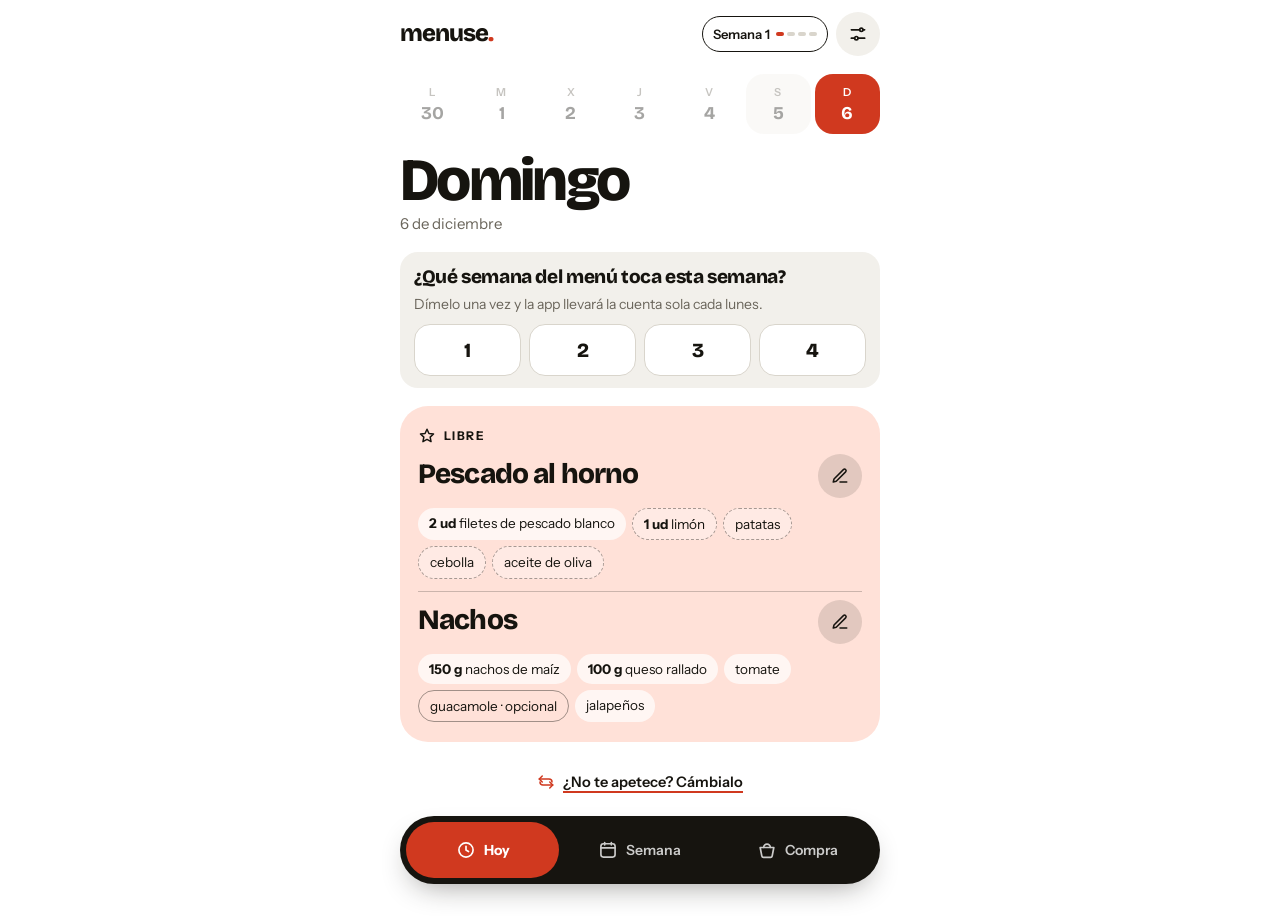
==== commit 9c4af2b6: "Menús por estación y panel de Ajustes - Cada estación (primavera, verano, otoño, invierno) puede ten" ====
--- a/index.html
+++ b/index.html
@@ -26,20 +26,18 @@
     <div class="wordmark" aria-label="Menuse">menuse<span>.</span></div>
     <!-- qué semana estás mirando; al tocarlo se elige otra -->
     <button class="weekpill" id="weekPill" aria-label="Elegir semana"></button>
-    <button class="hbtn" id="dataBtn" aria-label="Copia de seguridad">
+    <!-- ajustes: estaciones, tema y copia de seguridad -->
+    <button class="hbtn" id="settingsBtn" aria-label="Ajustes">
       <svg viewBox="0 0 24 24" fill="none" stroke="currentColor" stroke-width="2" stroke-linecap="round" stroke-linejoin="round" aria-hidden="true">
-        <path d="M12 3v12"/><path d="m7.5 10.5 4.5 4.5 4.5-4.5"/><path d="M4 17v2.5a1.5 1.5 0 0 0 1.5 1.5h13a1.5 1.5 0 0 0 1.5-1.5V17"/>
-      </svg>
-    </button>
-    <button class="hbtn" id="themeBtn" aria-label="Cambiar tema">
-      <svg viewBox="0 0 24 24" fill="none" stroke="currentColor" stroke-width="2" stroke-linecap="round" stroke-linejoin="round" aria-hidden="true">
-        <path d="M20.5 14.5A8.5 8.5 0 0 1 9.5 3.5a8.5 8.5 0 1 0 11 11z"/>
+        <path d="M4 7h10M18 7h2M4 17h4M12 17h8"/><circle cx="16" cy="7" r="2"/><circle cx="10" cy="17" r="2"/>
       </svg>
     </button>
   </div>
 </header>
 
 <main class="shell">
+  <!-- aviso fijo cuando miras el menú de otra estación -->
+  <div id="banner"></div>
   <section class="view" id="viewHoy"></section>
   <section class="view" id="viewSemana" hidden></section>
   <section class="view" id="viewShop" hidden></section>
--- a/css/styles.css
+++ b/css/styles.css
@@ -19,6 +19,7 @@
   --comida:#F6C343; --on-comida:#16140F; --comida-chip:rgba(255,255,255,.62);
   --cena:#2A2C74;   --on-cena:#FFFFFF;   --cena-chip:rgba(255,255,255,.16);
   --libre:#FFE1D8;  --on-libre:#16140F;  --libre-chip:rgba(255,255,255,.7);
+  --desayuno:#CFE6D6; --on-desayuno:#16140F; --desayuno-chip:rgba(255,255,255,.66);
   --basic-tint:#FBEDC4; --basic-ink:#6B4E00;
   --strong:#16140F;       /* tarjetas fuertes, barra de abajo, aviso */
   --on-strong:#FFFFFF;
@@ -75,6 +76,7 @@
   background:var(--surface);color:var(--ink);display:grid;place-items:center;padding:0;position:relative;
 }
 .hbtn svg,.ibtn svg{width:20px;height:20px;}
+.ibtn[aria-pressed="true"]{background:var(--ink);color:var(--paper);}
 .hbtn.nudge::after{
   content:"";position:absolute;top:0;right:0;width:11px;height:11px;border-radius:50%;
   background:var(--accent);border:2px solid var(--paper);
@@ -151,6 +153,13 @@
 }
 .meal.cena{--chip:var(--cena-chip);background:var(--cena);color:var(--on-cena);}
 .meal.libre{--chip:var(--libre-chip);background:var(--libre);color:var(--on-libre);}
+/* recordatorios de desayuno en la lista */
+.sec.breakfast .sec-head{align-items:center;}
+.sec.breakfast .sec-head svg{width:20px;height:20px;flex:0 0 auto;}
+.sec.breakfast .sec-head h2{flex:0 1 auto;}
+.sec.breakfast .sec-head > span{flex:1;}
+.sec.breakfast .sec-head .linkbtn{min-height:36px;padding:0 4px;font-size:14px;}
+.sec.breakfast .row-name{color:var(--ink-soft);}
 .meal-head{display:flex;align-items:center;gap:8px;min-height:24px;}
 .meal-head svg{width:18px;height:18px;flex:0 0 auto;}
 .meal-label{font-size:12px;font-weight:700;letter-spacing:.12em;text-transform:uppercase;}
@@ -202,6 +211,7 @@
 .sw{display:inline-block;width:10px;height:10px;border-radius:3px;background:var(--comida);flex:0 0 auto;}
 .sw.cena{background:var(--cena);}
 .sw.libre{background:var(--accent);}
+.sw.desayuno{background:var(--desayuno);}
 .days{display:flex;flex-direction:column;}
 .day{border-top:1px solid var(--line);}
 .day:first-child{border-top:0;}
@@ -302,8 +312,13 @@
 .tag{font-size:11px;font-weight:700;letter-spacing:.03em;padding:3px 8px;border-radius:999px;white-space:nowrap;flex:0 0 auto;}
 .tag.basic{background:var(--basic-tint);color:var(--basic-ink);}
 .tag.mine{background:var(--accent-tint);color:var(--accent-ink);}
+.tag.fixed{background:var(--strong);color:var(--on-strong);}
 .tag.opt{border:1px solid var(--line-strong);color:var(--ink-soft);}
 .sec.optionals .row-name{color:var(--ink-soft);}
+/* línea discreta con un enlace (comprados ocultos, días pasados) */
+.infos{display:flex;flex-direction:column;margin:-8px 0 -6px;}
+.infoline{display:flex;align-items:center;gap:4px;flex-wrap:wrap;font-size:13.5px;color:var(--ink-soft);margin:0;}
+.infoline .linkbtn{min-height:36px;padding:0 4px;font-size:13.5px;}
 .empty{text-align:center;padding:30px 20px;color:var(--ink-soft);font-size:14px;}
 /* añadir, fijo abajo encima de la barra */
 .addbar{
@@ -341,7 +356,7 @@
 
 /* ---------- aviso de abajo (Deshacer / Recargar) ---------- */
 .snack{
-  position:fixed;left:20px;right:20px;z-index:30;max-width:480px;margin:0 auto;
+  position:fixed;left:20px;right:20px;z-index:45;max-width:480px;margin:0 auto; /* por encima de las ventanas */
   bottom:calc(96px + env(safe-area-inset-bottom, 0px));
   background:var(--strong);color:var(--on-strong);border-radius:16px;padding:12px 14px;
   display:flex;align-items:center;gap:12px;box-shadow:var(--shadow);font-size:14px;
@@ -384,6 +399,8 @@
 .qtyrow .field{flex:1;}
 .btn{min-height:52px;border:0;border-radius:999px;padding:0 20px;font-weight:700;font-size:15px;background:var(--ink);color:var(--paper);}
 .btn.ghost{background:var(--paper);color:var(--ink);border:2px solid var(--line-strong);}
+.btn{display:inline-flex;align-items:center;justify-content:center;gap:8px;}
+.btn svg{width:18px;height:18px;flex:0 0 auto;}
 .btn:active{transform:scale(.985);}
 .btn.full{width:100%;}
 a.btn{display:flex;align-items:center;justify-content:center;}
@@ -432,6 +449,22 @@
 .abtn svg{width:16px;height:16px;}
 .abtn[disabled]{opacity:.3;cursor:default;}
 
+/* ---------- ajustes ---------- */
+.set-now{margin:0 0 10px;font-size:14.5px;}
+.srow{display:flex;align-items:center;gap:10px;padding:10px 0;border-top:1px solid var(--line-strong);}
+.block > div:first-of-type > .srow{border-top:0;padding-top:0;}
+.srow-text{flex:1;min-width:0;display:flex;flex-direction:column;gap:2px;}
+.srow-name{display:flex;align-items:center;gap:8px;font-family:var(--display);font-weight:800;font-size:18px;}
+.srow-sub{font-size:12.5px;color:var(--ink-soft);}
+.srow-btns{display:flex;gap:4px;align-items:center;flex:0 0 auto;}
+.btn.sm{min-height:40px;padding:0 14px;font-size:14px;}
+.srow-create{background:var(--paper);border-radius:14px;padding:12px;margin:0 0 10px;}
+#banner:empty{display:none;}
+#banner{padding-top:6px;}
+.seasonnote{margin:0;background:var(--comida);color:var(--on-comida);}
+.seasonnote b{color:inherit;}
+.seasonnote .linkbtn{color:inherit;}
+
 @media (prefers-reduced-motion: reduce){
   *{transition-duration:.01ms!important;animation-duration:.01ms!important;}
 }
